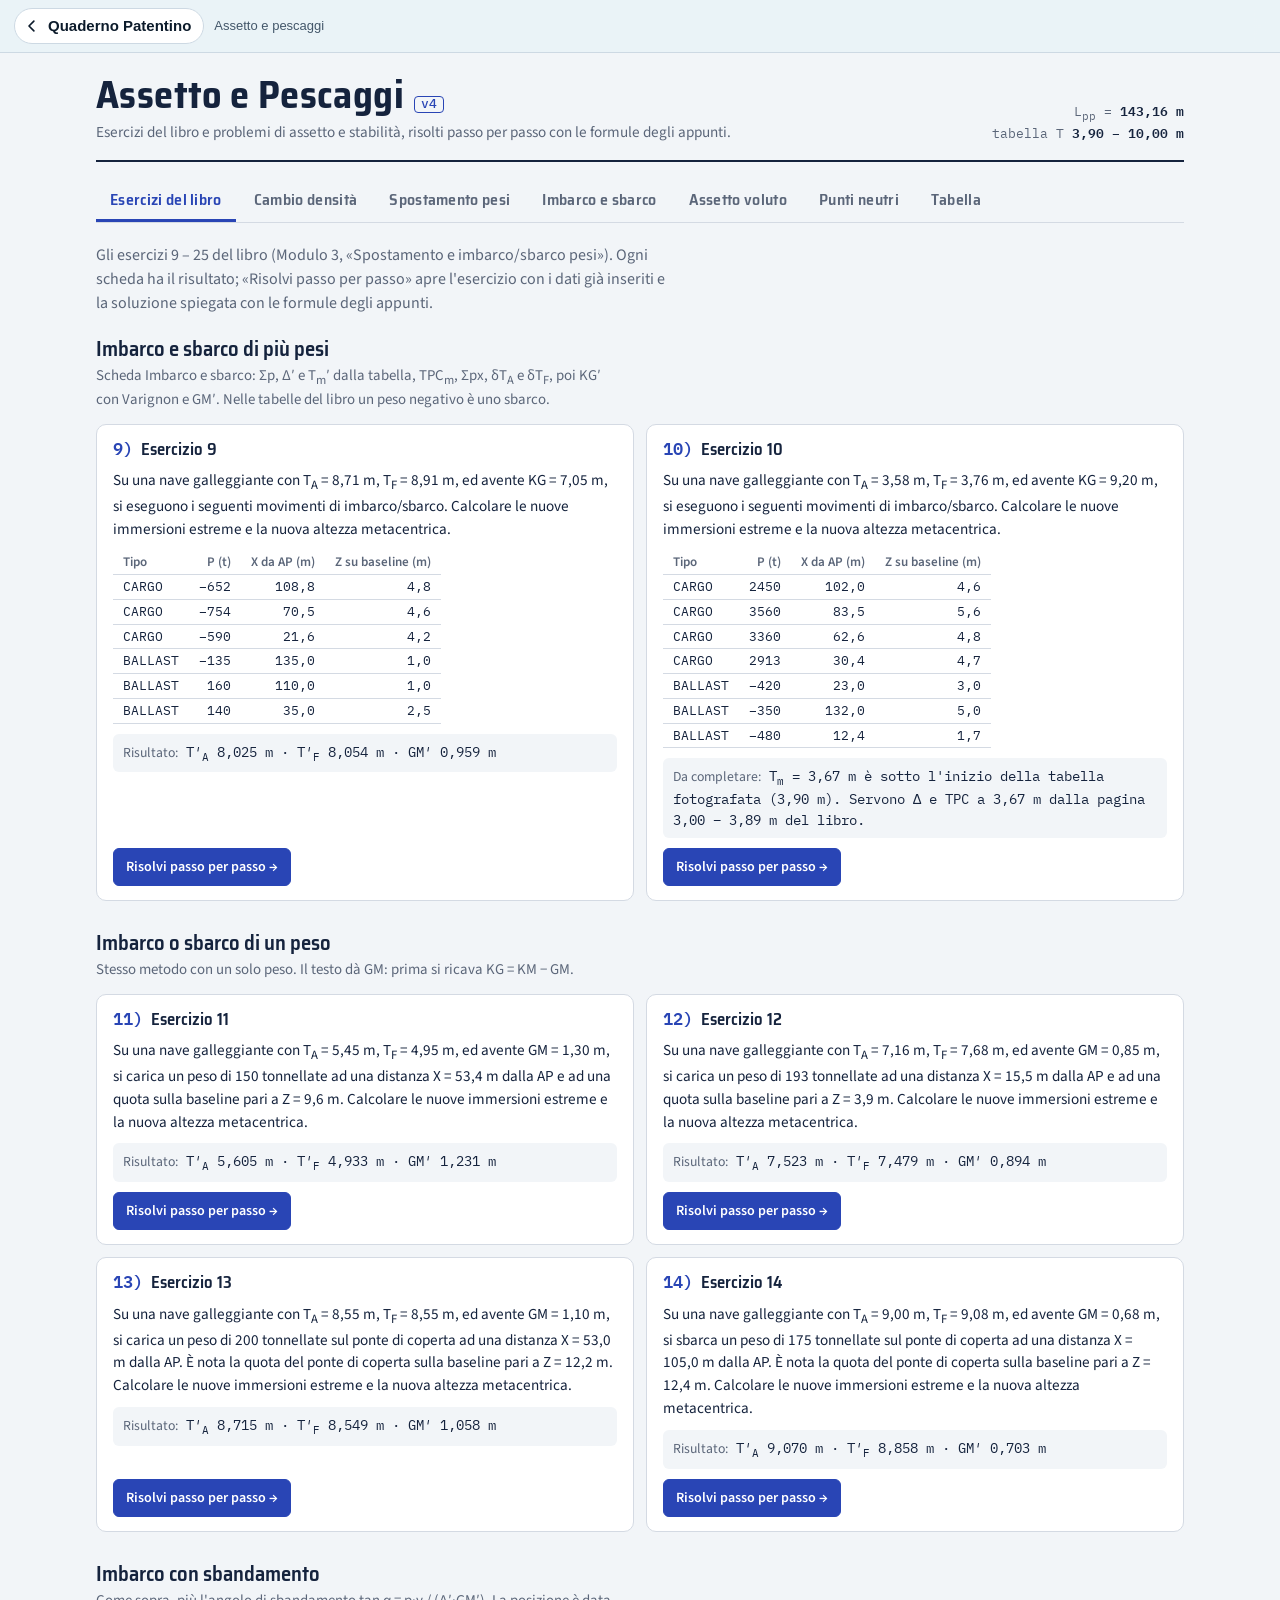
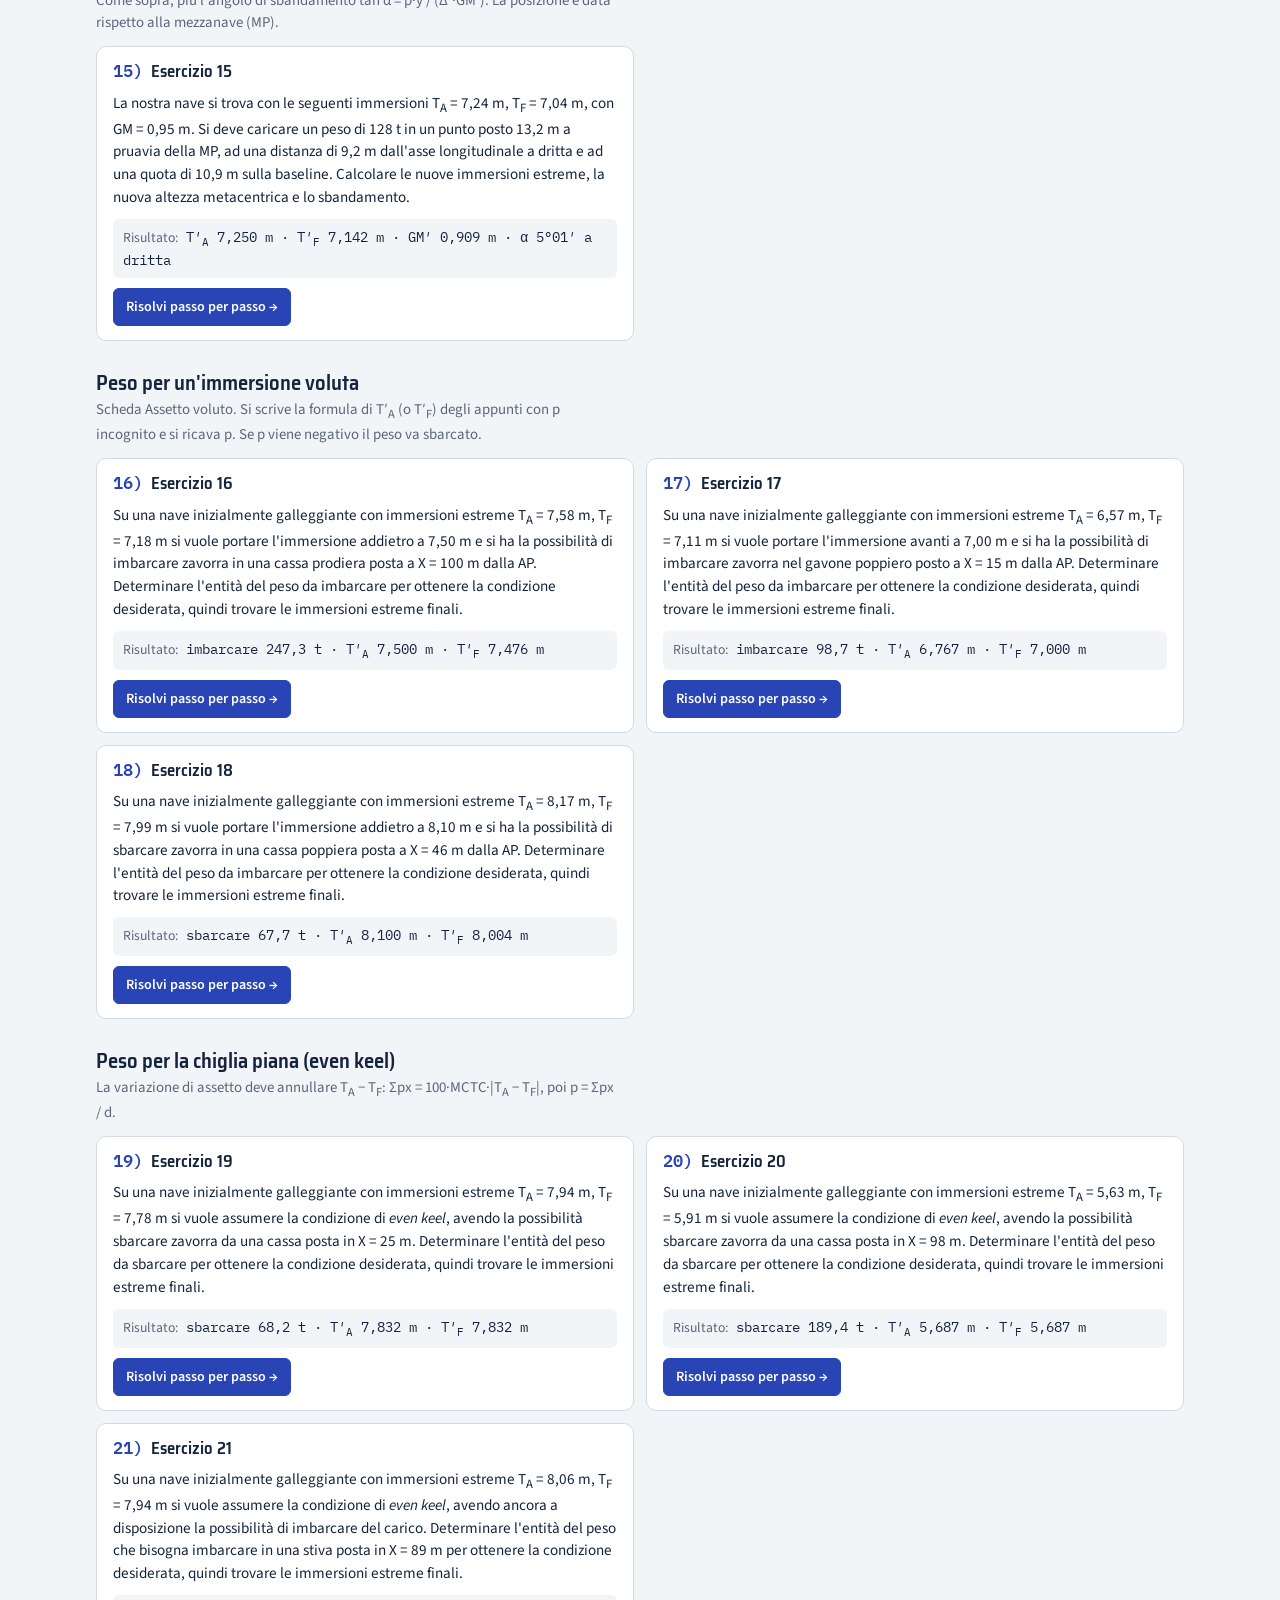
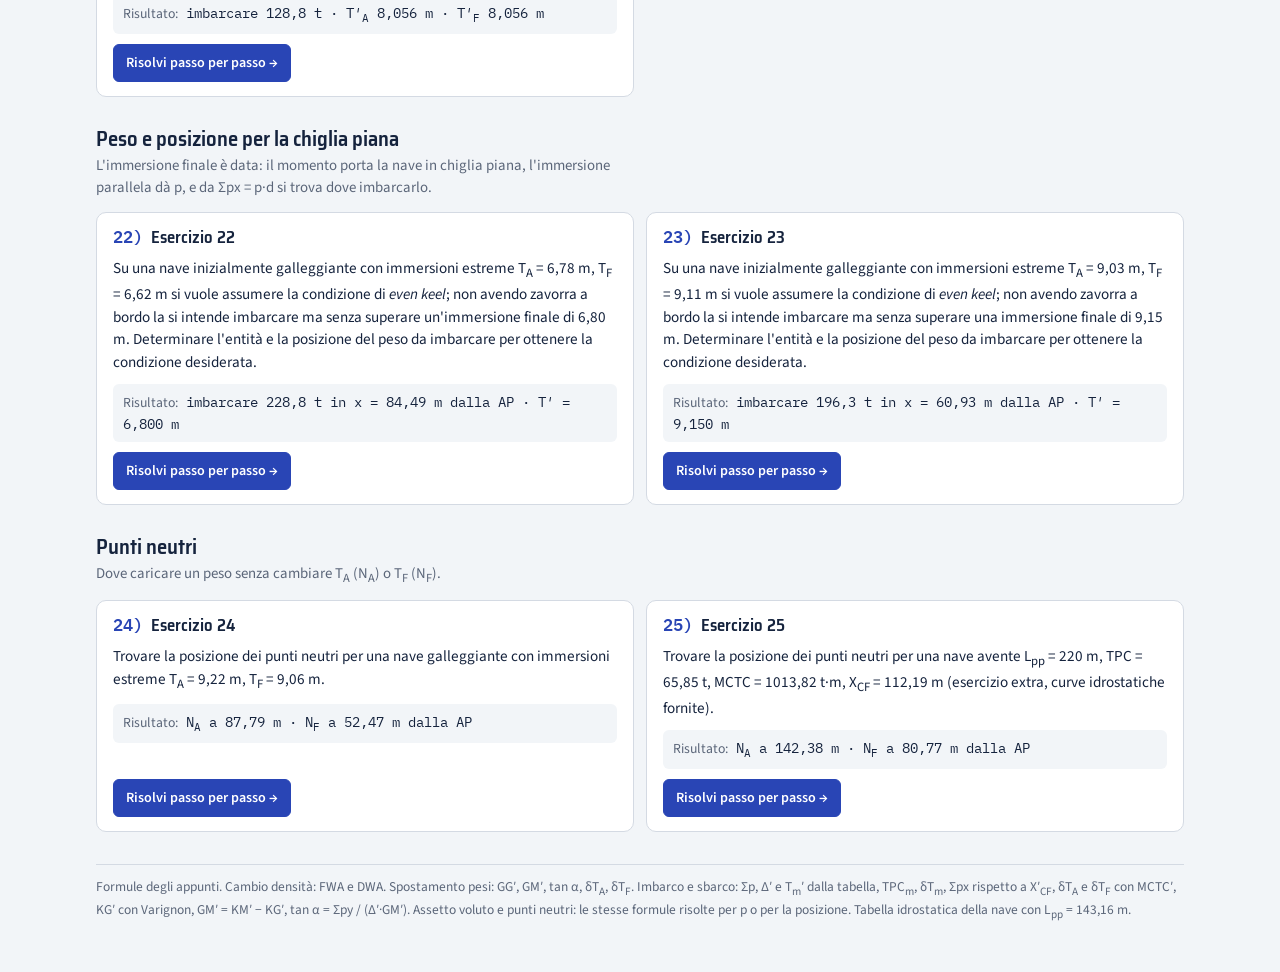
==== assetto/index.html @ 8354ab28 "Prova v42: pagine a parte Assetto e pescaggi e Carteggio 5D, riquadro Esercizi in home; Formulario s" ====
<!doctype html>
<html lang="it">
<head>
<meta charset="utf-8">
<meta name="viewport" content="width=device-width,initial-scale=1,viewport-fit=cover">
<title>Assetto e pescaggi · Quaderno Patentino</title>
<meta name="theme-color" content="#f7f9fa" media="(prefers-color-scheme: light)">
<meta name="theme-color" content="#05080b" media="(prefers-color-scheme: dark)">
<link rel="manifest" href="../manifest.webmanifest">
<link rel="icon" href="../icons/icon-192.png" type="image/png">
<link rel="apple-touch-icon" href="../icons/apple-touch-icon.png">
<script>
/* stesso tema (chiaro/scuro) scelto nel Quaderno */
try { var t = localStorage.getItem('qp-theme'); if (t === 'light' || t === 'dark') document.documentElement.dataset.theme = t; } catch (e) {}
</script>
<style>:root{color-scheme:light;box-sizing:border-box;padding-top:env(safe-area-inset-top,0px);padding-bottom:env(safe-area-inset-bottom,0px)}html{scroll-padding-top:env(safe-area-inset-top,0px)}body{margin:0;padding:0;font:14px -apple-system,BlinkMacSystemFont,sans-serif;background:#fff;color:#000}img{max-width:100%}[hidden]:not([hidden=until-found i]){display:none!important}</style>
</head>
<body>
<style id="qp-torna-css">
.qp-torna{position:relative;z-index:2;display:flex;align-items:center;gap:10px;padding:8px max(14px,env(safe-area-inset-right,0px)) 8px max(14px,env(safe-area-inset-left,0px));
  background:rgba(234,242,247,.92);-webkit-backdrop-filter:blur(12px);backdrop-filter:blur(12px);border-bottom:1px solid #cdd9e3;font:600 15px/1.2 "Fira Sans","Segoe UI",Roboto,Arial,sans-serif}
.qp-torna a{flex:none;white-space:nowrap;box-sizing:border-box;font:inherit;display:inline-flex;align-items:center;gap:7px;min-height:36px;padding:0 12px 0 8px;border-radius:999px;border:1.5px solid #cdd9e3;background:#fff;color:#0c1b2b;text-decoration:none}
.qp-torna a:focus-visible{outline:2px solid #0a4cab;outline-offset:2px}
.qp-torna svg{width:18px;height:18px;fill:none;stroke:currentColor;stroke-width:2.2;stroke-linecap:round;stroke-linejoin:round}
.qp-torna span{color:#43576a;font-weight:500;font-size:13px;white-space:nowrap;overflow:hidden;text-overflow:ellipsis;min-width:0}
@media (prefers-color-scheme: dark){:root:not([data-theme="light"]) .qp-torna{background:rgba(6,17,27,.9);border-bottom-color:#24394c}
  :root:not([data-theme="light"]) .qp-torna a{background:#0c1a27;border-color:#24394c;color:#eef4f9}:root:not([data-theme="light"]) .qp-torna span{color:#a8bccc}}
:root[data-theme="dark"] .qp-torna{background:rgba(6,17,27,.9);border-bottom-color:#24394c}
:root[data-theme="dark"] .qp-torna a{background:#0c1a27;border-color:#24394c;color:#eef4f9}
:root[data-theme="dark"] .qp-torna span{color:#a8bccc}
</style>
<nav class="qp-torna" aria-label="Quaderno Patentino"><a href="../"><svg viewBox="0 0 24 24" aria-hidden="true"><path d="M14.5 5.5 8 12l6.5 6.5"/></svg>Quaderno Patentino</a><span>Assetto e pescaggi</span></nav>
<link rel="preconnect" href="https://fonts.googleapis.com">
<link rel="preconnect" href="https://fonts.gstatic.com" crossorigin>
<link rel="stylesheet" href="https://fonts.googleapis.com/css2?family=Saira+Semi+Condensed:wght@500;600;700&family=Source+Sans+3:ital,wght@0,400;0,600;0,700;1,400&family=IBM+Plex+Mono:wght@400;500;600&display=swap">
<style>
/* Layout: colonna dati a sinistra (si impila su telefono), soluzione passo-passo a destra. Inchiostro blu "penna a sfera" come gli appunti. */
:root {
  --paper: #F2F5F8;
  --surface: #FFFFFF;
  --ink: #15233D;
  --muted: #5B6679;
  --line: #D4DAE3;
  --accent: #2945B5;
  --accent-soft: #E4E9F8;
  --water: #CFE0EE;
  --water-line: #3F78A8;
  --hull: #2B3B57;
  --sink: #B24A1F;
  --rise: #1D7650;
  --warn-bg: #FBEBE3;
  --font-display: "Saira Semi Condensed", "Arial Narrow", "Roboto Condensed", sans-serif;
  --font-body: "Source Sans 3", "Segoe UI", system-ui, sans-serif;
  --font-num: "IBM Plex Mono", ui-monospace, "SF Mono", Menlo, Consolas, monospace;
}
@media (prefers-color-scheme: dark) {
  :root:not([data-theme="light"]) {
    --paper: #0E1420; --surface: #161F2F; --ink: #E5EAF2; --muted: #9AA6B9; --line: #2A3549;
    --accent: #93A9FF; --accent-soft: #1F2A49; --water: #17304A; --water-line: #6FA6D6; --hull: #AFC0DC;
    --sink: #F08A5D; --rise: #5DCB98; --warn-bg: #3A2218; color-scheme: dark;
  }
}
:root[data-theme="dark"] {
  --paper: #0E1420; --surface: #161F2F; --ink: #E5EAF2; --muted: #9AA6B9; --line: #2A3549;
  --accent: #93A9FF; --accent-soft: #1F2A49; --water: #17304A; --water-line: #6FA6D6; --hull: #AFC0DC;
  --sink: #F08A5D; --rise: #5DCB98; --warn-bg: #3A2218; color-scheme: dark;
}
* { box-sizing: border-box; }
[hidden] { display: none !important; }
body { background: var(--paper); color: var(--ink); font-family: var(--font-body); font-size: 16px; line-height: 1.5; }
.wrap { max-width: 1120px; margin: 0 auto; padding-inline: 16px; padding-block: 20px 48px; }
h1, h2, h3 { font-family: var(--font-display); line-height: 1.15; text-wrap: balance; margin: 0; }
.num, .eq .n { font-family: var(--font-num); font-variant-numeric: tabular-nums; }

/* Testata */
.top { display: flex; flex-wrap: wrap; align-items: flex-end; justify-content: space-between; gap: 12px 24px; padding-bottom: 16px; border-bottom: 2px solid var(--ink); }
.brand h1 { font-size: clamp(1.7rem, 4.5vw, 2.4rem); font-weight: 700; letter-spacing: .01em; display: flex; align-items: baseline; gap: 10px; flex-wrap: wrap; }
.ver { font-family: var(--font-num); font-size: .8rem; font-weight: 500; color: var(--accent); border: 1px solid var(--accent); border-radius: 4px; padding: 0 6px; letter-spacing: 0; }
.brand p { margin: 4px 0 0; color: var(--muted); font-size: .95rem; }
.ship { font-family: var(--font-num); font-size: .82rem; color: var(--muted); text-align: right; }
.ship b { color: var(--ink); font-weight: 600; }

/* Schede */
.tabs { display: flex; gap: 4px; margin: 18px 0 20px; border-bottom: 1px solid var(--line); overflow-x: auto; }
.tab { appearance: none; border: 0; background: none; color: var(--muted); font: 600 1rem/1 var(--font-display); letter-spacing: .02em; padding: 12px 14px 11px; border-bottom: 3px solid transparent; cursor: pointer; white-space: nowrap; }
.tab:hover { color: var(--ink); }
.tab[aria-selected="true"] { color: var(--accent); border-bottom-color: var(--accent); }
.tab:focus-visible, button:focus-visible, input:focus-visible, .seg label:focus-within { outline: 2px solid var(--accent); outline-offset: 2px; }

/* Griglia principale */
.grid { display: grid; grid-template-columns: minmax(0, 330px) minmax(0, 1fr); gap: 28px; align-items: start; }
@media (max-width: 820px) { .grid { grid-template-columns: minmax(0, 1fr); } }
.panel { background: var(--surface); border: 1px solid var(--line); border-radius: 10px; padding: 18px; }
@media (min-width: 821px) { .inputs { position: sticky; top: calc(env(safe-area-inset-top, 0px) + 12px); } }

/* Form */
.inputs h2 { font-size: 1.15rem; font-weight: 600; margin-bottom: 4px; }
.hint { color: var(--muted); font-size: .88rem; margin: 0 0 12px; }
fieldset { border: 0; padding: 0; margin: 0 0 14px; display: grid; gap: 10px; }
legend { font: 600 .74rem/1 var(--font-body); text-transform: uppercase; letter-spacing: .08em; color: var(--muted); padding: 0; margin-bottom: 8px; }
.row2 { display: grid; grid-template-columns: 1fr 1fr; gap: 10px; }
.field { display: grid; gap: 4px; min-width: 0; }
.field label { font-size: .9rem; font-weight: 600; }
.field label small { font-weight: 400; color: var(--muted); }
.inbox { display: flex; align-items: stretch; border: 1px solid var(--line); border-radius: 6px; background: var(--paper); overflow: hidden; }
.inbox:focus-within { border-color: var(--accent); }
.inbox input { flex: 1; min-width: 0; border: 0; background: transparent; color: var(--ink); font: 500 1rem var(--font-num); padding: 9px 10px; }
.inbox input:focus-visible { outline: none; }
.inbox span { display: flex; align-items: center; padding: 0 10px; font-size: .82rem; color: var(--muted); border-left: 1px solid var(--line); font-family: var(--font-num); }
.field.bad .inbox { border-color: var(--sink); }
.seg { display: flex; border: 1px solid var(--line); border-radius: 6px; overflow: hidden; }
.seg label { flex: 1; position: relative; text-align: center; font-size: .86rem; padding: 7px 4px; cursor: pointer; color: var(--muted); border-left: 1px solid var(--line); user-select: none; }
.seg label:first-child { border-left: 0; }
.seg input { position: absolute; opacity: 0; pointer-events: none; }
.seg label.on { background: var(--accent-soft); color: var(--accent); font-weight: 600; }
.opt { display: flex; align-items: center; gap: 8px; font-size: .88rem; color: var(--muted); margin-top: 2px; }
.opt input { accent-color: var(--accent); width: 16px; height: 16px; flex: none; }
.btns { display: flex; gap: 8px; flex-wrap: wrap; margin-top: 4px; }
.btn { appearance: none; border: 1px solid var(--line); background: var(--surface); color: var(--ink); font: 600 .88rem var(--font-body); border-radius: 6px; padding: 8px 12px; cursor: pointer; }
.btn:hover { border-color: var(--accent); color: var(--accent); }

/* Risultati */
.results { display: grid; gap: 22px; min-width: 0; }
.err { background: var(--warn-bg); color: var(--ink); border-left: 4px solid var(--sink); border-radius: 6px; padding: 12px 14px; }
.summary { display: grid; gap: 14px; }
.summary h2 { font-size: 1rem; font-weight: 600; text-transform: uppercase; letter-spacing: .08em; color: var(--muted); }
.kpis { display: grid; grid-template-columns: repeat(auto-fit, minmax(130px, 1fr)); gap: 10px; }
.kpi { background: var(--surface); border: 1px solid var(--line); border-radius: 8px; padding: 12px 14px; min-width: 0; }
.kpi .k { font-size: .82rem; color: var(--muted); }
.kpi .v { font-family: var(--font-num); font-size: 1.45rem; font-weight: 600; line-height: 1.2; margin-top: 2px; overflow-wrap: anywhere; }
.kpi .s { font-size: .82rem; color: var(--muted); }
.kpi.main { background: var(--accent-soft); border-color: transparent; }
.kpi.main .v { color: var(--accent); }
.tag { display: inline-block; font-size: .78rem; font-weight: 700; letter-spacing: .04em; text-transform: uppercase; padding: 2px 8px; border-radius: 99px; }
.tag.sink { color: var(--sink); background: var(--warn-bg); background: color-mix(in srgb, var(--sink) 14%, transparent); }
.tag.rise { color: var(--rise); background: var(--accent-soft); background: color-mix(in srgb, var(--rise) 14%, transparent); }
.figs { display: grid; grid-template-columns: minmax(0, 1fr); gap: 12px; }
@media (min-width: 1000px) { .figs.two { grid-template-columns: minmax(0, 1.7fr) minmax(0, 1fr); } }
.fig.narrow { max-width: 380px; }
.figs > .fig:only-child:not(.narrow) { max-width: 640px; }
.fig { background: var(--surface); border: 1px solid var(--line); border-radius: 8px; padding: 10px 12px 8px; min-width: 0; }
.fig svg { width: 100%; height: auto; display: block; }
.fig figcaption { font-size: .8rem; color: var(--muted); margin-top: 4px; }
figure { margin: 0; }

/* Passaggi */
.steps h2 { font-size: 1.3rem; font-weight: 600; margin-bottom: 10px; }
.steps ol { list-style: none; margin: 0; padding: 0; display: grid; gap: 0; counter-reset: s; }
.step { counter-increment: s; display: grid; grid-template-columns: 34px minmax(0, 1fr); gap: 0 14px; padding: 16px 0; border-top: 1px solid var(--line); }
.step::before { content: counter(s); font: 700 1rem/32px var(--font-display); width: 32px; height: 32px; text-align: center; border-radius: 50%; border: 2px solid var(--accent); color: var(--accent); }
.step h3 { font-size: 1.1rem; font-weight: 600; margin: 4px 0 8px; }
.step .why { margin: 8px 0 0; max-width: 64ch; color: var(--ink); }
.step .why b { font-weight: 600; }
.eqs { display: grid; gap: 6px; background: var(--paper); border-radius: 6px; padding: 10px 12px; overflow-x: auto; }
.eq { font-size: 1.05rem; line-height: 1.5; }
.eq .ch { display: inline-block; white-space: nowrap; vertical-align: middle; margin-block: 3px; }
.eq .op { display: inline-block; vertical-align: middle; padding-inline: 6px; }
.eq .lab { font-size: .72rem; text-transform: uppercase; letter-spacing: .08em; color: var(--muted); width: 100%; margin-bottom: -2px; }
.eq i { font-family: Georgia, "Times New Roman", serif; font-style: italic; }
.eq .res { font-weight: 600; color: var(--accent); }
.frac { display: inline-flex; flex-direction: column; align-items: center; vertical-align: middle; line-height: 1.25; }
.frac > span { padding: 0 4px; white-space: nowrap; }
.frac > span:first-child { border-bottom: 1.5px solid currentColor; }
.note { font-size: .88rem; color: var(--muted); margin: 6px 0 0; }
.mini { border-collapse: collapse; font-family: var(--font-num); font-size: .86rem; margin-top: 4px; }
.mini th, .mini td { padding: 3px 10px; text-align: right; border-bottom: 1px solid var(--line); white-space: nowrap; }
.mini th { font-family: var(--font-body); font-weight: 600; color: var(--muted); font-size: .78rem; }
.mini tr.used td { color: var(--accent); font-weight: 600; }
.scroll { overflow-x: auto; max-width: 100%; }
.alert { background: var(--warn-bg); border-radius: 6px; padding: 8px 12px; margin-top: 8px; font-size: .92rem; }

/* Tabella completa */
.tbar { display: flex; flex-wrap: wrap; gap: 10px 16px; align-items: end; margin-bottom: 12px; }
.tbar .field { width: 170px; }
.tbar p { margin: 0; color: var(--muted); font-size: .9rem; max-width: 60ch; }
.tablebox { max-height: 70vh; overflow: auto; border: 1px solid var(--line); border-radius: 8px; background: var(--surface); }
table.full { border-collapse: collapse; width: 100%; font-family: var(--font-num); font-size: .88rem; font-variant-numeric: tabular-nums; }
table.full th { position: sticky; top: 0; background: var(--surface); font: 600 .8rem var(--font-body); color: var(--muted); text-align: right; padding: 8px 10px; border-bottom: 2px solid var(--ink); white-space: nowrap; }
table.full td { text-align: right; padding: 4px 10px; border-bottom: 1px solid var(--line); white-space: nowrap; }
table.full td:first-child, table.full th:first-child { text-align: left; font-weight: 600; }
table.full tr.dec td { border-bottom-color: var(--muted); }
table.full tr.hit td { background: var(--accent-soft); color: var(--accent); }
footer { margin-top: 32px; padding-top: 12px; border-top: 1px solid var(--line); color: var(--muted); font-size: .84rem; }
.tab .sm { display: none; }
@media (max-width: 1080px) { .tab { padding-inline: 10px; } .tab .lg { display: none; } .tab .sm { display: inline; } }
@media (max-width: 520px) { .tabs { display: grid; grid-template-columns: repeat(3, minmax(0, 1fr)); overflow: visible; } .tabs .tab:first-child { grid-column: 1 / -1; } .tab { padding: 11px 4px 10px; font-size: .95rem; text-align: center; } }
.fsep { display: inline-block; width: 1.6em; }
.fi { display: inline-block; margin-right: 1.8em; vertical-align: middle; }
.fi:last-child { margin-right: 0; }
@media (max-width: 820px) { .ship { text-align: left; } }
.formule { background: var(--surface); border: 1px solid var(--line); border-radius: 8px; padding: 12px 14px; margin-bottom: 4px; }
.formule h3 { font: 600 .74rem/1 var(--font-body); text-transform: uppercase; letter-spacing: .08em; color: var(--muted); margin: 0 0 8px; }
.formule .eqs { background: transparent; padding: 0; gap: 4px; }
.formule .eq { font-size: .96rem; }
.exbanner { border: 1px solid var(--accent); background: var(--accent-soft); border-radius: 8px; padding: 12px 14px; display: grid; gap: 6px; }
.exb-top { display: flex; flex-wrap: wrap; align-items: center; gap: 4px 12px; }
.exb-top b { font-family: var(--font-display); font-size: 1.08rem; color: var(--accent); }
.exb-mod { font-size: .8rem; color: var(--muted); }
.exb-back { margin-left: auto; appearance: none; border: 0; background: none; color: var(--accent); font: 600 .88rem var(--font-body); cursor: pointer; padding: 2px 0; text-decoration: underline; text-underline-offset: 3px; }
.exbanner p { margin: 0; max-width: 74ch; }
.esintro { max-width: 72ch; color: var(--muted); margin: 0 0 22px; }
.esgroup { margin-bottom: 30px; }
.esgroup > h2 { font-size: 1.3rem; font-weight: 600; margin-bottom: 4px; }
.esgroup > p { margin: 0 0 12px; color: var(--muted); font-size: .93rem; max-width: 74ch; }
.escards { display: grid; grid-template-columns: repeat(auto-fill, minmax(min(100%, 430px), 1fr)); gap: 12px; }
.excard { background: var(--surface); border: 1px solid var(--line); border-radius: 10px; padding: 14px 16px; display: flex; flex-direction: column; gap: 10px; min-width: 0; }
.excard h3 { font-size: 1.05rem; font-weight: 600; display: flex; align-items: baseline; gap: 8px; }
.excard h3 .num { font-family: var(--font-num); font-weight: 600; color: var(--accent); }
.excard p { margin: 0; font-size: .95rem; }
.exres { font-family: var(--font-num); font-size: .86rem; background: var(--paper); border-radius: 6px; padding: 8px 10px; overflow-wrap: anywhere; }
.exres span { color: var(--muted); font-family: var(--font-body); }
.exres:empty { display: none; }
.btn.go { align-self: flex-start; margin-top: auto; background: var(--accent); color: var(--surface); border-color: var(--accent); }
.btn.go:hover { color: var(--surface); border-color: var(--accent); filter: brightness(1.08); }
.extab { border-collapse: collapse; font-family: var(--font-num); font-size: .82rem; }
.extab th, .extab td { padding: 2px 10px; border-bottom: 1px solid var(--line); text-align: right; white-space: nowrap; }
.extab th:first-child, .extab td:first-child { text-align: left; }
.extab th { font-family: var(--font-body); color: var(--muted); font-weight: 600; }
.seg.grid2 { display: grid; grid-template-columns: 1fr 1fr; }
.seg.grid2 label { border-left: 1px solid var(--line); border-top: 1px solid var(--line); }
.seg.grid2 label:nth-child(odd) { border-left: 0; }
.seg.grid2 label:nth-child(-n+2) { border-top: 0; }
.wy { display: grid; grid-template-columns: minmax(0, 1fr) minmax(0, 2fr); gap: 8px; align-items: end; }
.wy .seg { background: var(--surface); }
.seg.big, .seg.mb { margin-bottom: 14px; }
.wlist { display: grid; gap: 10px; }
.wrow { border: 1px solid var(--line); border-radius: 8px; padding: 10px; display: grid; gap: 8px; background: var(--paper); }
.whead { display: flex; align-items: center; gap: 8px; }
.wname { font: 600 .95rem var(--font-display); white-space: nowrap; min-width: 52px; }
.whead .seg { flex: 1; background: var(--surface); }
.seg.sm label { font-size: .8rem; padding: 5px 4px; }
.wdel { appearance: none; flex: none; border: 1px solid var(--line); background: var(--surface); color: var(--muted); border-radius: 6px; width: 30px; height: 30px; cursor: pointer; font-size: 1.1rem; line-height: 1; }
.wdel:hover:not(:disabled) { color: var(--sink); border-color: var(--sink); }
.wdel:disabled { opacity: .35; cursor: default; }
.row3 { display: grid; grid-template-columns: repeat(3, minmax(0, 1fr)); gap: 8px; }
.row3 .field label { font-size: .85rem; }
.wrow .inbox { background: var(--surface); }
.wrow .inbox input { padding: 7px 8px; font-size: .95rem; }
.btn.addw { width: 100%; border-style: dashed; }
.tag.mom { color: var(--accent); background: var(--accent-soft); font-size: .72rem; margin-left: 6px; vertical-align: middle; }
.seg.big label { font-size: 1rem; padding: 9px 4px; }
@media (max-width: 420px) { .row2 { grid-template-columns: 1fr; } .eq { font-size: .98rem; } }
@media (prefers-reduced-motion: no-preference) { .tab, .btn, .seg label { transition: color .15s, background-color .15s, border-color .15s; } }
</style>

<div class="wrap">
  <header class="top">
    <div class="brand">
      <h1>Assetto e Pescaggi <span class="ver" title="Versione">v4</span></h1>
      <p>Esercizi del libro e problemi di assetto e stabilità, risolti passo per passo con le formule degli appunti.</p>
    </div>
    <div class="ship num">L<sub>pp</sub> = <b>143,16 m</b><br>tabella T <b>3,90 – 10,00 m</b></div>
  </header>

  <nav class="tabs" role="tablist" aria-label="Tipo di problema">
    <button class="tab" role="tab" id="tab-es" aria-controls="sec-es" aria-selected="true" data-sec="es"><span class="lg">Esercizi del libro</span><span class="sm">Esercizi del libro</span></button>
    <button class="tab" role="tab" id="tab-dwa" aria-controls="sec-dwa" aria-selected="false" data-sec="dwa"><span class="lg">Cambio densità</span><span class="sm">Densità</span></button>
    <button class="tab" role="tab" id="tab-pesi" aria-controls="sec-pesi" aria-selected="false" data-sec="pesi"><span class="lg">Spostamento pesi</span><span class="sm">Spostamento</span></button>
    <button class="tab" role="tab" id="tab-imb" aria-controls="sec-imb" aria-selected="false" data-sec="imb"><span class="lg">Imbarco e sbarco</span><span class="sm">Imbarco</span></button>
    <button class="tab" role="tab" id="tab-ass" aria-controls="sec-ass" aria-selected="false" data-sec="ass"><span class="lg">Assetto voluto</span><span class="sm">Assetto</span></button>
    <button class="tab" role="tab" id="tab-neu" aria-controls="sec-neu" aria-selected="false" data-sec="neu"><span class="lg">Punti neutri</span><span class="sm">Neutri</span></button>
    <button class="tab" role="tab" id="tab-tab" aria-controls="sec-tab" aria-selected="false" data-sec="tab"><span class="lg">Tabella</span><span class="sm">Tabella</span></button>
  </nav>

  <!-- ============ ESERCIZI ============ -->
  <section id="sec-es" role="tabpanel" aria-labelledby="tab-es">
    <p class="esintro">Gli esercizi 9 – 25 del libro (Modulo 3, «Spostamento e imbarco/sbarco pesi»). Ogni scheda ha il risultato; «Risolvi passo per passo» apre l'esercizio con i dati già inseriti e la soluzione spiegata con le formule degli appunti.</p>
    <div id="es-list"></div>
  </section>

  <!-- ============ DWA ============ -->
  <section id="sec-dwa" role="tabpanel" aria-labelledby="tab-dwa" hidden>
    <div class="grid">
      <form class="panel inputs" id="f-dwa" autocomplete="off" novalidate>
        <h2>Dati del problema</h2>
        <p class="hint">Valori di esempio già inseriti: sostituiscili con quelli del tuo esercizio. Puoi usare la virgola.</p>
        <fieldset>
          <legend>Pescaggi</legend>
          <div class="row2">
            <div class="field"><label for="d-TA">T<sub>A</sub> <small>poppa</small></label><div class="inbox"><input id="d-TA" name="TA" inputmode="decimal" value="6,20"><span>m</span></div></div>
            <div class="field"><label for="d-TF">T<sub>F</sub> <small>prora</small></label><div class="inbox"><input id="d-TF" name="TF" inputmode="decimal" value="5,80"><span>m</span></div></div>
          </div>
        </fieldset>
        <fieldset>
          <legend>Densità dell'acqua</legend>
          <div class="field"><label for="d-d1">δ<sub>1</sub> <small>acqua di partenza</small></label><div class="inbox"><input id="d-d1" name="d1" inputmode="decimal" value="1,023"><span>t/m³</span></div></div>
          <div class="field"><label for="d-d2">δ<sub>2</sub> <small>acqua di arrivo</small></label><div class="inbox"><input id="d-d2" name="d2" inputmode="decimal" value="1,016"><span>t/m³</span></div></div>
        </fieldset>
        <label class="opt"><input type="checkbox" id="d-interp" checked><span>Interpola la tabella se T<sub>m</sub> cade tra due righe</span></label>
        <div class="btns"><button type="button" class="btn" id="d-reset">Ripristina esempio</button></div>
      </form>
      <div class="results" id="r-dwa" aria-live="polite"></div>
    </div>
  </section>

  <!-- ============ SPOSTAMENTO PESI ============ -->
  <section id="sec-pesi" role="tabpanel" aria-labelledby="tab-pesi" hidden>
    <div class="grid">
      <form class="panel inputs" id="f-pesi" autocomplete="off" novalidate>
        <h2>Dati del problema</h2>
        <p class="hint">Valori di esempio già inseriti. Se uno spostamento manca nel testo, lascia 0.</p>
        <fieldset>
          <legend>Pescaggi e stabilità iniziale</legend>
          <div class="row2">
            <div class="field"><label for="p-TA">T<sub>A</sub> <small>poppa</small></label><div class="inbox"><input id="p-TA" name="TA" inputmode="decimal" value="7,40"><span>m</span></div></div>
            <div class="field"><label for="p-TF">T<sub>F</sub> <small>prora</small></label><div class="inbox"><input id="p-TF" name="TF" inputmode="decimal" value="6,80"><span>m</span></div></div>
          </div>
          <div class="row2">
            <div class="field"><label for="p-GM">GM <small>iniziale</small></label><div class="inbox"><input id="p-GM" name="GM" inputmode="decimal" value="0,85"><span>m</span></div></div>
            <div class="field"><label for="p-p">p <small>peso spostato</small></label><div class="inbox"><input id="p-p" name="p" inputmode="decimal" value="150"><span>t</span></div></div>
          </div>
        </fieldset>
        <fieldset>
          <legend>Spostamento verticale z</legend>
          <div class="field"><div class="inbox"><input id="p-z" name="z" inputmode="decimal" value="4" aria-label="z"><span>m</span></div></div>
          <div class="seg" role="radiogroup" aria-label="Verso dello spostamento verticale">
            <label><input type="radio" name="zdir" id="p-zup" value="alto" checked>↑ verso l'alto</label>
            <label><input type="radio" name="zdir" id="p-zdn" value="basso">↓ verso il basso</label>
          </div>
        </fieldset>
        <fieldset>
          <legend>Spostamento longitudinale x</legend>
          <div class="field"><div class="inbox"><input id="p-x" name="x" inputmode="decimal" value="40" aria-label="x"><span>m</span></div></div>
          <div class="seg" role="radiogroup" aria-label="Verso dello spostamento longitudinale">
            <label><input type="radio" name="xdir" id="p-xpp" value="poppa" checked>verso poppa</label>
            <label><input type="radio" name="xdir" id="p-xpr" value="prora">verso prora</label>
          </div>
        </fieldset>
        <fieldset>
          <legend>Spostamento trasversale y</legend>
          <div class="field"><div class="inbox"><input id="p-y" name="y" inputmode="decimal" value="6" aria-label="y"><span>m</span></div></div>
          <div class="seg" role="radiogroup" aria-label="Verso dello spostamento trasversale">
            <label><input type="radio" name="ydir" id="p-ydr" value="dritta" checked>verso dritta</label>
            <label><input type="radio" name="ydir" id="p-ysx" value="sinistra">verso sinistra</label>
          </div>
        </fieldset>
        <label class="opt"><input type="checkbox" id="p-interp" checked><span>Interpola la tabella se T<sub>m</sub> cade tra due righe</span></label>
        <div class="btns"><button type="button" class="btn" id="p-reset">Ripristina esempio</button></div>
      </form>
      <div class="results" id="r-pesi" aria-live="polite"></div>
    </div>
  </section>

  <!-- ============ IMBARCO / SBARCO ============ -->
  <section id="sec-imb" role="tabpanel" aria-labelledby="tab-imb" hidden>
    <div class="grid">
      <form class="panel inputs" id="f-imb" autocomplete="off" novalidate>
        <h2>Dati del problema</h2>
        <p class="hint">z è la quota del peso sopra la chiglia. Un peso negativo, come nelle tabelle del libro, è uno sbarco. «Ripristina esempio» rimette l'esempio dei tuoi appunti.</p>
        <fieldset>
          <legend>Pescaggi iniziali</legend>
          <div class="row2">
            <div class="field"><label for="i-TA">T<sub>A</sub> <small>poppa</small></label><div class="inbox"><input id="i-TA" name="TA" inputmode="decimal" value="5,57"><span>m</span></div></div>
            <div class="field"><label for="i-TF">T<sub>F</sub> <small>prora</small></label><div class="inbox"><input id="i-TF" name="TF" inputmode="decimal" value="5,33"><span>m</span></div></div>
          </div>
        </fieldset>
        <fieldset id="i-man" hidden>
          <legend>Valori di tabella a mano</legend>
          <p class="hint" id="i-man-hint">T<sub>m</sub> è fuori dalla tabella fotografata. Leggi i valori sul libro e scrivili qui.</p>
          <div class="row3">
            <div class="field"><label for="i-mD">Δ <small>t</small></label><div class="inbox"><input id="i-mD" inputmode="decimal"></div></div>
            <div class="field"><label for="i-mTPC">TPC <small>t/cm</small></label><div class="inbox"><input id="i-mTPC" inputmode="decimal"></div></div>
            <div class="field"><label for="i-mKM">KM <small>m</small></label><div class="inbox"><input id="i-mKM" inputmode="decimal"></div></div>
          </div>
        </fieldset>
        <fieldset>
          <legend>Stabilità iniziale</legend>
          <div class="seg" role="radiogroup" aria-label="Dato di stabilità fornito dal testo">
            <label><input type="radio" name="stab" id="i-sKG" value="KG" checked>il testo dà KG</label>
            <label><input type="radio" name="stab" id="i-sGM" value="GM">il testo dà GM</label>
          </div>
          <div class="field"><label for="i-sv" id="i-sv-lab">KG <small>iniziale</small></label><div class="inbox"><input id="i-sv" name="sv" inputmode="decimal" value="7,26"><span>m</span></div></div>
        </fieldset>
        <fieldset>
          <legend>Posizione dei pesi</legend>
          <div class="seg" role="radiogroup" aria-label="Da dove si misura x">
            <label><input type="radio" name="xref" id="i-xAP" value="AP" checked>x dalla Pp addietro (AP)</label>
            <label><input type="radio" name="xref" id="i-xMP" value="MP">x da mezzanave (MP)</label>
          </div>
          <p class="hint" id="i-xhint" hidden>Da mezzanave: x positivo a proravia, negativo a poppavia. Il programma lo trasforma in distanza dalla AP.</p>
          <label class="opt"><input type="checkbox" id="i-sband"><span>Calcola anche lo sbandamento (pesi fuori dall'asse)</span></label>
        </fieldset>
        <fieldset>
          <legend>Pesi imbarcati e sbarcati</legend>
          <div class="wlist" id="w-list"></div>
          <button type="button" class="btn addw" id="i-add">+ Aggiungi un peso</button>
        </fieldset>
        <fieldset>
          <legend>KM per la nuova stabilità</legend>
          <div class="seg" role="radiogroup" aria-label="KM da usare per GM′">
            <label><input type="radio" name="km" id="i-kmR" value="rilevanti" checked>pesi rilevanti: KM′</label>
            <label><input type="radio" name="km" id="i-kmL" value="lievi">pesi lievi: KM</label>
          </div>
        </fieldset>
        <label class="opt"><input type="checkbox" id="i-interp" checked><span>Interpola la tabella se il valore cade tra due righe</span></label>
        <div class="btns"><button type="button" class="btn" id="i-reset">Ripristina esempio</button></div>
      </form>
      <div class="results" id="r-imb" aria-live="polite"></div>
    </div>
  </section>

  <!-- ============ ASSETTO VOLUTO ============ -->
  <section id="sec-ass" role="tabpanel" aria-labelledby="tab-ass" hidden>
    <div class="grid">
      <form class="panel inputs" id="f-ass" autocomplete="off" novalidate>
        <h2>Dati del problema</h2>
        <p class="hint">Il programma trova quanto peso imbarcare o sbarcare. Se p viene negativo il peso va sbarcato.</p>
        <fieldset>
          <legend>Cosa si vuole ottenere</legend>
          <div class="seg grid2" role="radiogroup" aria-label="Condizione voluta">
            <label><input type="radio" name="amode" id="a-mTA" value="TA" checked>immersione voluta a poppa</label>
            <label><input type="radio" name="amode" id="a-mTF" value="TF">immersione voluta a prora</label>
            <label><input type="radio" name="amode" id="a-mEV" value="even">chiglia piana, cassa nota</label>
            <label><input type="radio" name="amode" id="a-mET" value="evenT">chiglia piana con T finale</label>
          </div>
        </fieldset>
        <fieldset>
          <legend>Pescaggi iniziali</legend>
          <div class="row2">
            <div class="field"><label for="a-TA">T<sub>A</sub> <small>poppa</small></label><div class="inbox"><input id="a-TA" inputmode="decimal" value="7,58"><span>m</span></div></div>
            <div class="field"><label for="a-TF">T<sub>F</sub> <small>prora</small></label><div class="inbox"><input id="a-TF" inputmode="decimal" value="7,18"><span>m</span></div></div>
          </div>
        </fieldset>
        <fieldset>
          <legend>Condizione e posizione</legend>
          <div class="field" id="a-tt-wrap"><label for="a-Tt" id="a-tt-lab">T′<sub>A</sub> voluta</label><div class="inbox"><input id="a-Tt" inputmode="decimal" value="7,50"><span>m</span></div></div>
          <div class="field" id="a-x-wrap"><label for="a-x">x della cassa o stiva <small>dalla AP</small></label><div class="inbox"><input id="a-x" inputmode="decimal" value="100"><span>m</span></div></div>
        </fieldset>
        <label class="opt"><input type="checkbox" id="a-interp" checked><span>Interpola la tabella se il valore cade tra due righe</span></label>
        <div class="btns"><button type="button" class="btn" id="a-reset">Ripristina esempio</button></div>
      </form>
      <div class="results" id="r-ass" aria-live="polite"></div>
    </div>
  </section>

  <!-- ============ PUNTI NEUTRI ============ -->
  <section id="sec-neu" role="tabpanel" aria-labelledby="tab-neu" hidden>
    <div class="grid">
      <form class="panel inputs" id="f-neu" autocomplete="off" novalidate>
        <h2>Dati del problema</h2>
        <p class="hint">Punto neutro: dove si può caricare un peso senza cambiare l'immersione a poppa (N<sub>A</sub>) o a prora (N<sub>F</sub>).</p>
        <div class="seg mb" role="radiogroup" aria-label="Da dove prendere i dati">
          <label><input type="radio" name="nsrc" id="n-sTab" value="tab" checked>dalla tabella</label>
          <label><input type="radio" name="nsrc" id="n-sMan" value="man">dati del testo</label>
        </div>
        <fieldset id="n-tab-wrap">
          <legend>Pescaggi</legend>
          <div class="row2">
            <div class="field"><label for="n-TA">T<sub>A</sub> <small>poppa</small></label><div class="inbox"><input id="n-TA" inputmode="decimal" value="9,22"><span>m</span></div></div>
            <div class="field"><label for="n-TF">T<sub>F</sub> <small>prora</small></label><div class="inbox"><input id="n-TF" inputmode="decimal" value="9,06"><span>m</span></div></div>
          </div>
        </fieldset>
        <fieldset id="n-man-wrap" hidden>
          <legend>Dati idrostatici del testo</legend>
          <div class="row2">
            <div class="field"><label for="n-Lpp">L<sub>pp</sub></label><div class="inbox"><input id="n-Lpp" inputmode="decimal" value="220"><span>m</span></div></div>
            <div class="field"><label for="n-TPC">TPC</label><div class="inbox"><input id="n-TPC" inputmode="decimal" value="65,85"><span>t/cm</span></div></div>
          </div>
          <div class="row2">
            <div class="field"><label for="n-MCTC">MCTC</label><div class="inbox"><input id="n-MCTC" inputmode="decimal" value="1013,82"><span>t·m</span></div></div>
            <div class="field"><label for="n-XCF">X<sub>CF</sub> <small>da AP</small></label><div class="inbox"><input id="n-XCF" inputmode="decimal" value="112,19"><span>m</span></div></div>
          </div>
        </fieldset>
        <label class="opt" id="n-interp-wrap"><input type="checkbox" id="n-interp" checked><span>Interpola la tabella se T<sub>m</sub> cade tra due righe</span></label>
        <div class="btns"><button type="button" class="btn" id="n-reset">Ripristina esempio</button></div>
      </form>
      <div class="results" id="r-neu" aria-live="polite"></div>
    </div>
  </section>

  <!-- ============ TABELLA ============ -->
  <section id="sec-tab" role="tabpanel" aria-labelledby="tab-tab" hidden>
    <div class="tbar">
      <div class="field"><label for="t-find">Vai al pescaggio</label><div class="inbox"><input id="t-find" inputmode="decimal" placeholder="es. 6,45"><span>m</span></div></div>
      <p>La tabella usata dal programma, ricopiata dai fogli. Le righe evidenziate sono quelle lette nell'ultimo calcolo. Δ in t, TPC in t/cm, MCTC in t·m/cm, X<sub>b</sub> e X<sub>CF</sub> in m dalla perpendicolare addietro, KM e KM<sub>L</sub> in m.</p>
    </div>
    <div class="tablebox" id="t-box"><table class="full" id="t-full"><thead><tr><th>T (m)</th><th>Δ</th><th>TPC</th><th>MCTC</th><th>X<sub>b</sub></th><th>X<sub>CF</sub></th><th>KM</th><th>KM<sub>L</sub></th></tr></thead><tbody></tbody></table></div>
  </section>

  <footer>Formule degli appunti. Cambio densità: FWA e DWA. Spostamento pesi: GG′, GM′, tan α, δT<sub>A</sub>, δT<sub>F</sub>. Imbarco e sbarco: Σp, Δ′ e T<sub>m</sub>′ dalla tabella, TPC<sub>m</sub>, δT<sub>m</sub>, Σpx rispetto a X′<sub>CF</sub>, δT<sub>A</sub> e δT<sub>F</sub> con MCTC′, KG′ con Varignon, GM′ = KM′ − KG′, tan α = Σpy / (Δ′·GM′). Assetto voluto e punti neutri: le stesse formule risolte per p o per la posizione. Tabella idrostatica della nave con L<sub>pp</sub> = 143,16 m.</footer>
</div>

<script>
var CSV = `T,D,TPC,MCTC,XB,XCF,KM,KML
3.90,7390,21.56,158.0,73.00,73.13,10.00,310.1
3.91,7411,21.57,158.1,73.01,73.13,9.99,309.5
3.92,7433,21.57,158.2,73.01,73.13,9.98,308.8
3.93,7454,21.58,158.3,73.01,73.13,9.96,308.1
3.94,7476,21.58,158.4,73.01,73.13,9.95,307.4
3.95,7497,21.59,158.4,73.01,73.13,9.93,306.7
3.96,7519,21.60,158.5,73.01,73.13,9.92,306.0
3.97,7540,21.60,158.6,73.01,73.13,9.90,305.4
3.98,7562,21.61,158.7,73.01,73.13,9.89,304.7
3.99,7583,21.61,158.8,73.01,73.13,9.87,304.0
4.00,7605,21.62,158.9,73.01,73.13,9.86,303.3
4.01,7627,21.63,159.0,73.01,73.13,9.85,302.6
4.02,7648,21.63,159.1,73.01,73.13,9.84,302.0
4.03,7670,21.64,159.2,73.01,73.13,9.82,301.3
4.04,7692,21.64,159.3,73.01,73.12,9.81,300.7
4.05,7713,21.64,159.3,73.01,73.12,9.80,300.0
4.06,7735,21.65,159.4,73.01,73.12,9.78,299.3
4.07,7757,21.66,159.5,73.01,73.12,9.77,298.7
4.08,7778,21.66,159.6,73.01,73.12,9.76,298.0
4.09,7800,21.66,159.7,73.01,73.12,9.75,297.4
4.10,7821,21.67,159.8,73.01,73.11,9.73,296.7
4.11,7843,21.68,159.9,73.01,73.11,9.72,296.0
4.12,7865,21.68,160.0,73.01,73.11,9.71,295.4
4.13,7886,21.68,160.1,73.01,73.11,9.70,294.7
4.14,7908,21.69,160.2,73.01,73.11,9.68,294.1
4.15,7930,21.70,160.3,73.01,73.11,9.67,293.4
4.16,7951,21.70,160.3,73.01,73.11,9.66,292.7
4.17,7973,21.70,160.4,73.01,73.10,9.65,292.1
4.18,7995,21.71,160.5,73.01,73.10,9.63,291.4
4.19,8016,21.71,160.6,73.01,73.10,9.62,290.8
4.20,8038,21.72,160.7,73.01,73.10,9.61,290.1
4.21,8060,21.72,160.8,73.01,73.10,9.60,289.5
4.22,8081,21.73,160.9,73.01,73.10,9.59,288.9
4.23,8103,21.73,161.0,73.01,73.09,9.58,288.3
4.24,8125,21.74,161.0,73.01,73.09,9.57,287.8
4.25,8147,21.75,161.1,73.01,73.09,9.55,287.2
4.26,8168,21.75,161.2,73.01,73.09,9.54,286.6
4.27,8190,21.75,161.3,73.01,73.09,9.53,286.0
4.28,8212,21.76,161.4,73.01,73.08,9.52,285.4
4.29,8234,21.77,161.5,73.01,73.08,9.51,284.8
4.30,8255,21.77,161.6,73.02,73.08,9.50,284.3
4.31,8277,21.77,161.6,73.02,73.08,9.49,283.7
4.32,8299,21.78,161.7,73.02,73.08,9.48,283.1
4.33,8321,21.79,161.8,73.02,73.07,9.47,282.5
4.34,8343,21.79,161.9,73.02,73.07,9.46,281.9
4.35,8364,21.79,162.0,73.02,73.07,9.45,281.3
4.36,8386,21.80,162.1,73.02,73.07,9.43,280.7
4.37,8408,21.80,162.1,73.02,73.07,9.42,280.2
4.38,8430,21.81,162.2,73.02,73.06,9.41,279.6
4.39,8451,21.82,162.3,73.02,73.06,9.40,279.0
4.40,8473,21.82,162.4,73.02,73.06,9.39,278.4
4.41,8495,21.82,162.5,73.02,73.06,9.38,277.9
4.42,8517,21.83,162.5,73.02,73.06,9.37,277.3
4.43,8539,21.83,162.6,73.02,73.05,9.36,276.8
4.44,8560,21.84,162.7,73.02,73.05,9.35,276.2
4.45,8582,21.84,162.8,73.02,73.05,9.34,275.7
4.46,8604,21.85,162.8,73.02,73.05,9.33,275.1
4.47,8626,21.85,162.9,73.02,73.05,9.32,274.6
4.48,8648,21.86,163.0,73.02,73.04,9.31,274.0
4.49,8670,21.86,163.0,73.02,73.04,9.30,273.5
4.50,8692,21.87,163.1,73.02,73.04,9.29,272.9
4.51,8713,21.87,163.2,73.02,73.04,9.29,272.4
4.52,8735,21.87,163.2,73.02,73.04,9.28,271.9
4.53,8757,21.88,163.3,73.02,73.03,9.27,271.3
4.54,8779,21.88,163.4,73.02,73.03,9.26,270.8
4.55,8801,21.89,163.5,73.02,73.03,9.25,270.2
4.56,8823,21.89,163.5,73.02,73.03,9.24,269.7
4.57,8844,21.90,163.6,73.02,73.03,9.23,269.1
4.58,8866,21.90,163.7,73.02,73.02,9.22,268.6
4.59,8888,21.91,163.7,73.02,73.02,9.21,268.0
4.60,8910,21.91,163.8,73.02,73.02,9.20,267.5
4.61,8932,21.91,163.9,73.02,73.02,9.19,267.0
4.62,8954,21.92,164.0,73.02,73.02,9.18,266.5
4.63,8976,21.92,164.0,73.02,73.01,9.17,266.0
4.64,8998,21.93,164.1,73.02,73.01,9.17,265.5
4.65,9020,21.93,164.2,73.02,73.01,9.16,264.9
4.66,9041,21.93,164.3,73.02,73.00,9.15,264.4
4.67,9063,21.94,164.4,73.02,73.00,9.14,263.9
4.68,9085,21.94,164.4,73.02,73.00,9.13,263.4
4.69,9107,21.95,164.5,73.02,73.00,9.12,262.9
4.70,9129,21.95,164.6,73.02,73.00,9.11,262.4
4.71,9151,21.95,164.7,73.02,72.99,9.11,261.9
4.72,9173,21.96,164.8,73.02,72.99,9.10,261.4
4.73,9195,21.96,164.8,73.02,72.99,9.09,260.9
4.74,9217,21.97,164.9,73.02,72.98,9.08,260.4
4.75,9239,21.97,165.0,73.02,72.98,9.07,259.9
4.76,9260,21.97,165.1,73.02,72.98,9.06,259.3
4.77,9282,21.98,165.2,73.02,72.98,9.06,258.8
4.78,9304,21.98,165.2,73.02,72.97,9.05,258.3
4.79,9326,21.99,165.3,73.02,72.97,9.04,257.8
4.80,9348,21.99,165.4,73.02,72.97,9.03,257.3
4.81,9370,21.99,165.5,73.02,72.97,9.02,256.8
4.82,9392,22.00,165.5,73.02,72.97,9.02,256.3
4.83,9414,22.00,165.6,73.02,72.96,9.01,255.9
4.84,9436,22.01,165.7,73.02,72.96,9.00,255.4
4.85,9458,22.01,165.8,73.02,72.96,9.00,254.9
4.86,9480,22.02,165.8,73.02,72.95,8.99,254.4
4.87,9502,22.02,165.9,73.02,72.95,8.98,253.9
4.88,9524,22.03,166.0,73.02,72.95,8.97,253.5
4.89,9546,22.03,166.0,73.02,72.95,8.97,253.0
4.90,9568,22.04,166.1,73.02,72.94,8.96,252.5
4.91,9590,22.04,166.2,73.02,72.94,8.95,252.0
4.92,9612,22.04,166.2,73.02,72.94,8.95,251.5
4.93,9634,22.05,166.3,73.02,72.94,8.94,251.1
4.94,9656,22.05,166.4,73.02,72.94,8.93,250.6
4.95,9678,22.06,166.5,73.02,72.93,8.93,250.1
4.96,9700,22.06,166.5,73.02,72.93,8.92,249.6
4.97,9722,22.07,166.6,73.02,72.93,8.91,249.1
4.98,9744,22.07,166.7,73.02,72.93,8.90,248.7
4.99,9766,22.08,166.7,73.02,72.92,8.90,248.2
5.00,9788,22.08,166.8,73.02,72.92,8.89,247.7
5.01,9810,22.08,166.9,73.02,72.92,8.88,247.3
5.02,9832,22.09,166.9,73.02,72.91,8.88,246.8
5.03,9854,22.09,167.0,73.02,72.91,8.87,246.4
5.04,9876,22.10,167.1,73.02,72.91,8.87,245.9
5.05,9899,22.10,167.2,73.02,72.90,8.86,245.5
5.06,9921,22.10,167.2,73.02,72.90,8.85,245.0
5.07,9943,22.11,167.3,73.02,72.90,8.85,244.6
5.08,9965,22.11,167.4,73.02,72.89,8.84,244.1
5.09,9987,22.12,167.4,73.02,72.89,8.84,243.7
5.10,10009,22.12,167.5,73.02,72.88,8.83,243.3
5.11,10031,22.12,167.6,73.01,72.88,8.82,242.8
5.12,10053,22.13,167.6,73.01,72.88,8.82,242.4
5.13,10075,22.13,167.7,73.01,72.87,8.81,241.9
5.14,10097,22.14,167.8,73.01,72.87,8.81,241.5
5.15,10120,22.14,167.8,73.01,72.87,8.80,241.0
5.16,10142,22.14,167.9,73.01,72.86,8.79,240.6
5.17,10164,22.15,168.0,73.01,72.86,8.79,240.1
5.18,10186,22.15,168.1,73.01,72.86,8.78,239.7
5.19,10208,22.16,168.1,73.01,72.85,8.78,239.2
5.20,10230,22.16,168.2,73.01,72.85,8.77,238.8
5.21,10252,22.16,168.3,73.01,72.85,8.76,238.4
5.22,10274,22.17,168.3,73.01,72.84,8.76,238.0
5.23,10297,22.17,168.4,73.01,72.84,8.75,237.6
5.24,10319,22.18,168.5,73.01,72.83,8.75,237.2
5.25,10341,22.18,168.5,73.01,72.83,8.74,236.8
5.26,10363,22.18,168.6,73.01,72.82,8.74,236.4
5.27,10385,22.19,168.7,73.01,72.82,8.73,236.0
5.28,10408,22.19,168.8,73.01,72.81,8.73,235.6
5.29,10430,22.20,168.8,73.01,72.81,8.72,235.2
5.30,10452,22.20,168.9,73.00,72.81,8.71,234.8
5.31,10474,22.20,169.0,73.00,72.80,8.71,234.5
5.32,10496,22.21,169.0,73.00,72.80,8.70,234.1
5.33,10519,22.21,169.1,73.00,72.79,8.70,233.7
5.34,10541,22.22,169.2,73.00,72.79,8.69,233.3
5.35,10563,22.22,169.3,73.00,72.78,8.69,232.9
5.36,10585,22.22,169.3,73.00,72.78,8.68,232.5
5.37,10607,22.23,169.4,73.00,72.77,8.68,232.1
5.38,10630,22.23,169.5,73.00,72.77,8.67,231.7
5.39,10652,22.24,169.5,73.00,72.76,8.67,231.3
5.40,10674,22.24,169.6,73.00,72.76,8.66,230.9
5.41,10696,22.24,169.7,73.00,72.76,8.66,230.5
5.42,10719,22.25,169.7,73.00,72.75,8.65,230.1
5.43,10741,22.25,169.8,73.00,72.75,8.65,229.8
5.44,10763,22.26,169.9,73.00,72.74,8.64,229.4
5.45,10786,22.26,169.9,73.00,72.74,8.64,229.0
5.46,10808,22.26,170.0,73.00,72.73,8.64,228.6
5.47,10830,22.27,170.1,73.00,72.73,8.63,228.2
5.48,10852,22.27,170.2,73.00,72.72,8.63,227.9
5.49,10875,22.28,170.2,73.00,72.72,8.62,227.5
5.50,10897,22.28,170.3,73.00,72.72,8.62,227.1
5.51,10919,22.28,170.4,72.99,72.71,8.62,226.7
5.52,10942,22.29,170.4,72.99,72.71,8.61,226.3
5.53,10964,22.29,170.5,72.99,72.70,8.61,226.0
5.54,10986,22.30,170.6,72.99,72.70,8.60,225.6
5.55,11009,22.30,170.7,72.99,72.69,8.60,225.2
5.56,11031,22.30,170.7,72.99,72.69,8.60,224.8
5.57,11053,22.31,170.8,72.99,72.68,8.59,224.4
5.58,11075,22.31,170.9,72.99,72.68,8.59,224.1
5.59,11098,22.32,170.9,72.99,72.67,8.58,223.7
5.60,11120,22.32,171.0,72.99,72.67,8.58,223.3
5.61,11142,22.32,171.1,72.99,72.67,8.58,223.0
5.62,11165,22.33,171.1,72.99,72.66,8.57,222.6
5.63,11187,22.33,171.2,72.99,72.66,8.57,222.3
5.64,11210,22.33,171.3,72.99,72.65,8.56,221.9
5.65,11232,22.34,171.4,72.98,72.65,8.56,221.6
5.66,11255,22.34,171.4,72.98,72.65,8.56,221.2
5.67,11277,22.34,171.5,72.98,72.64,8.55,220.9
5.68,11300,22.35,171.6,72.98,72.64,8.55,220.5
5.69,11322,22.35,171.6,72.98,72.63,8.54,220.2
5.70,11345,22.36,171.7,72.98,72.63,8.54,219.8
5.71,11367,22.36,171.8,72.98,72.63,8.54,219.5
5.72,11389,22.36,171.8,72.98,72.62,8.53,219.2
5.73,11412,22.37,171.9,72.98,72.62,8.53,218.8
5.74,11434,22.37,172.0,72.98,72.61,8.52,218.5
5.75,11457,22.37,172.0,72.97,72.61,8.52,218.1
5.76,11479,22.38,172.1,72.97,72.61,8.52,217.8
5.77,11502,22.38,172.2,72.97,72.60,8.51,217.4
5.78,11524,22.38,172.3,72.97,72.60,8.51,217.1
5.79,11547,22.39,172.3,72.97,72.59,8.50,216.7
5.80,11569,22.39,172.4,72.97,72.59,8.50,216.4
5.81,11592,22.39,172.5,72.97,72.58,8.50,216.1
5.82,11614,22.40,172.6,72.97,72.58,8.49,215.8
5.83,11637,22.40,172.6,72.97,72.57,8.49,215.5
5.84,11659,22.41,172.7,72.97,72.57,8.49,215.2
5.85,11682,22.41,172.8,72.97,72.56,8.48,214.9
5.86,11704,22.41,172.9,72.97,72.56,8.48,214.7
5.87,11727,22.42,173.0,72.97,72.55,8.48,214.4
5.88,11749,22.42,173.0,72.97,72.55,8.48,214.1
5.89,11772,22.43,173.1,72.97,72.54,8.47,213.8
5.90,11794,22.43,173.2,72.97,72.53,8.47,213.5
5.91,11817,22.43,173.3,72.96,72.53,8.47,213.2
5.92,11839,22.44,173.4,72.96,72.52,8.46,212.9
5.93,11862,22.44,173.4,72.96,72.52,8.46,212.6
5.94,11884,22.45,173.5,72.96,72.51,8.46,212.3
5.95,11907,22.45,173.6,72.96,72.51,8.46,212.0
5.96,11929,22.45,173.7,72.96,72.50,8.45,211.8
5.97,11952,22.46,173.8,72.96,72.50,8.45,211.5
5.98,11974,22.46,173.8,72.96,72.49,8.45,211.2
5.99,11997,22.47,173.9,72.96,72.49,8.44,210.9
6.00,12019,22.47,174.0,72.96,72.48,8.44,210.6
6.01,12042,22.47,174.1,72.96,72.47,8.44,210.3
6.02,12064,22.48,174.2,72.96,72.47,8.43,210.0
6.03,12087,22.48,174.3,72.96,72.46,8.43,209.8
6.04,12110,22.49,174.3,72.96,72.45,8.43,209.5
6.05,12132,22.49,174.4,72.95,72.44,8.43,209.2
6.06,12155,22.50,174.5,72.95,72.44,8.42,208.9
6.07,12178,22.50,174.6,72.95,72.43,8.42,208.6
6.08,12200,22.51,174.7,72.95,72.42,8.42,208.4
6.09,12223,22.51,174.8,72.95,72.41,8.41,208.1
6.10,12246,22.52,174.8,72.95,72.41,8.41,207.8
6.11,12268,22.52,174.9,72.95,72.40,8.41,207.5
6.12,12291,22.52,175.0,72.95,72.39,8.40,207.2
6.13,12313,22.53,175.1,72.95,72.38,8.40,207.0
6.14,12336,22.53,175.2,72.95,72.38,8.40,206.7
6.15,12359,22.54,175.3,72.94,72.37,8.39,206.4
6.16,12381,22.54,175.4,72.94,72.36,8.39,206.1
6.17,12404,22.55,175.4,72.94,72.35,8.39,205.8
6.18,12427,22.55,175.5,72.94,72.34,8.39,205.6
6.19,12449,22.56,175.6,72.94,72.34,8.38,205.3
6.20,12472,22.56,175.7,72.94,72.33,8.38,205.0
6.21,12495,22.56,175.8,72.94,72.32,8.38,204.8
6.22,12518,22.57,175.9,72.94,72.31,8.38,204.5
6.23,12540,22.57,176.0,72.94,72.31,8.37,204.3
6.24,12563,22.58,176.1,72.94,72.30,8.37,204.0
6.25,12586,22.58,176.1,72.94,72.29,8.37,203.8
6.26,12608,22.59,176.2,72.93,72.28,8.37,203.5
6.27,12631,22.59,176.3,72.93,72.28,8.37,203.3
6.28,12654,22.60,176.4,72.93,72.27,8.36,203.0
6.29,12677,22.61,176.5,72.93,72.26,8.36,202.8
6.30,12700,22.61,176.6,72.93,72.25,8.36,202.5
6.31,12722,22.61,176.7,72.93,72.25,8.36,202.3
6.32,12745,22.62,176.8,72.93,72.24,8.36,202.0
6.33,12768,22.63,176.9,72.93,72.23,8.35,201.8
6.34,12790,22.63,177.0,72.93,72.23,8.35,201.5
6.35,12813,22.64,177.0,72.92,72.22,8.35,201.3
6.36,12836,22.64,177.1,72.92,72.21,8.35,201.0
6.37,12859,22.64,177.2,72.92,72.20,8.35,200.8
6.38,12882,22.65,177.3,72.92,72.20,8.34,200.5
6.39,12904,22.66,177.4,72.92,72.19,8.34,200.3
6.40,12927,22.66,177.5,72.92,72.18,8.34,200.0
6.41,12950,22.66,177.6,72.92,72.17,8.34,199.8
6.42,12973,22.67,177.7,72.92,72.16,8.34,199.6
6.43,12995,22.67,177.8,72.92,72.15,8.33,199.4
6.44,13018,22.68,177.9,72.91,72.14,8.33,199.2
6.45,13041,22.68,177.9,72.91,72.14,8.33,198.9
6.46,13064,22.69,178.0,72.91,72.13,8.33,198.7
6.47,13087,22.69,178.1,72.91,72.12,8.33,198.5
6.48,13109,22.70,178.2,72.91,72.11,8.32,198.3
6.49,13132,22.70,178.3,72.91,72.10,8.32,198.1
6.50,13155,22.70,178.4,72.91,72.09,8.32,197.9
6.51,13178,22.71,178.5,72.90,72.08,8.32,197.7
6.52,13201,22.71,178.6,72.90,72.07,8.32,197.5
6.53,13223,22.72,178.7,72.90,72.06,8.31,197.3
6.54,13246,22.72,178.8,72.90,72.05,8.31,197.1
6.55,13269,22.73,178.9,72.90,72.05,8.31,196.9
6.56,13292,22.73,178.9,72.90,72.04,8.31,196.6
6.57,13315,22.74,179.0,72.89,72.03,8.31,196.4
6.58,13337,22.74,179.1,72.89,72.02,8.30,196.2
6.59,13360,22.75,179.2,72.89,72.01,8.30,196.0
6.60,13383,22.75,179.3,72.89,72.00,8.30,195.8
6.61,13406,22.75,179.4,72.89,71.99,8.30,195.6
6.62,13429,22.76,179.5,72.89,71.98,8.30,195.4
6.63,13452,22.77,179.6,72.89,71.97,8.30,195.2
6.64,13474,22.77,179.7,72.88,71.96,8.30,195.0
6.65,13497,22.78,179.8,72.88,71.95,8.29,194.8
6.66,13520,22.78,179.9,72.88,71.94,8.29,194.5
6.67,13543,22.79,180.0,72.88,71.93,8.29,194.3
6.68,13566,22.79,180.1,72.88,71.92,8.29,194.1
6.69,13589,22.80,180.2,72.88,71.91,8.29,193.9
6.70,13612,22.80,180.4,72.88,71.91,8.29,193.7
6.71,13634,22.80,180.5,72.87,71.90,8.29,193.5
6.72,13657,22.81,180.6,72.87,71.89,8.29,193.3
6.73,13680,22.82,180.7,72.87,71.88,8.29,193.1
6.74,13703,22.82,180.8,72.87,71.87,8.29,192.9
6.75,13726,22.83,180.9,72.87,71.86,8.29,192.7
6.76,13749,22.83,181.0,72.87,71.85,8.28,192.4
6.77,13771,22.84,181.1,72.86,71.84,8.28,192.2
6.78,13794,22.84,181.2,72.86,71.83,8.28,192.0
6.79,13817,22.84,181.3,72.86,71.82,8.28,191.8
6.80,13840,22.85,181.4,72.86,71.81,8.28,191.6
6.81,13863,22.86,181.5,72.86,71.80,8.28,191.4
6.82,13886,22.86,181.6,72.86,71.79,8.28,191.2
6.83,13909,22.86,181.8,72.85,71.78,8.28,191.1
6.84,13932,22.87,181.9,72.85,71.77,8.28,190.9
6.85,13955,22.88,182.0,72.85,71.76,8.27,190.7
6.86,13978,22.88,182.1,72.85,71.75,8.27,190.5
6.87,14001,22.89,182.2,72.85,71.74,8.27,190.3
6.88,14024,22.89,182.4,72.84,71.73,8.27,190.2
6.89,14047,22.90,182.5,72.84,71.72,8.27,190.0
6.90,14070,22.90,182.6,72.84,71.71,8.27,189.8
6.91,14092,22.91,182.7,72.84,71.70,8.27,189.6
6.92,14115,22.91,182.8,72.84,71.69,8.27,189.4
6.93,14138,22.91,183.0,72.83,71.68,8.27,189.3
6.94,14161,22.92,183.1,72.83,71.67,8.27,189.1
6.95,14184,22.93,183.2,72.83,71.66,8.27,188.9
6.96,14207,22.93,183.3,72.83,71.65,8.26,188.7
6.97,14230,22.93,183.4,72.83,71.64,8.26,188.5
6.98,14253,22.94,183.6,72.82,71.63,8.26,188.4
6.99,14276,22.95,183.7,72.82,71.62,8.26,188.2
7.00,14299,22.95,183.8,72.82,71.61,8.26,188.0
7.01,14322,22.96,183.9,72.82,71.60,8.26,187.8
7.02,14345,22.96,184.1,72.82,71.59,8.26,187.7
7.03,14368,22.97,184.2,72.81,71.58,8.26,187.5
7.04,14391,22.97,184.3,72.81,71.57,8.26,187.3
7.05,14415,22.98,184.5,72.81,71.56,8.25,187.2
7.06,14438,22.99,184.6,72.81,71.54,8.25,187.0
7.07,14461,22.99,184.7,72.81,71.53,8.25,186.8
7.08,14484,23.00,184.8,72.80,71.52,8.25,186.7
7.09,14507,23.00,185.0,72.80,71.51,8.25,186.5
7.10,14530,23.01,185.1,72.80,71.50,8.25,186.3
7.11,14553,23.02,185.2,72.80,71.49,8.25,186.2
7.12,14576,23.02,185.4,72.80,71.48,8.25,186.0
7.13,14599,23.03,185.5,72.79,71.47,8.25,185.9
7.14,14622,23.03,185.6,72.79,71.46,8.25,185.7
7.15,14646,23.04,185.8,72.79,71.45,8.25,185.5
7.16,14669,23.05,185.9,72.79,71.43,8.24,185.4
7.17,14692,23.05,186.0,72.79,71.42,8.24,185.2
7.18,14715,23.06,186.1,72.78,71.41,8.24,185.0
7.19,14738,23.06,186.3,72.78,71.40,8.24,184.9
7.20,14761,23.07,186.4,72.78,71.39,8.24,184.7
7.21,14784,23.08,186.5,72.78,71.38,8.24,184.5
7.22,14807,23.08,186.7,72.78,71.37,8.24,184.4
7.23,14831,23.09,186.8,72.77,71.36,8.24,184.2
7.24,14854,23.09,186.9,72.77,71.35,8.24,184.1
7.25,14877,23.10,187.1,72.77,71.34,8.24,183.9
7.26,14900,23.11,187.2,72.77,71.33,8.24,183.8
7.27,14924,23.11,187.3,72.77,71.32,8.24,183.7
7.28,14947,23.12,187.4,72.76,71.31,8.24,183.5
7.29,14970,23.12,187.6,72.76,71.30,8.24,183.4
7.30,14994,23.13,187.7,72.76,71.29,8.24,183.2
7.31,15017,23.14,187.8,72.76,71.28,8.24,183.0
7.32,15040,23.14,188.0,72.76,71.27,8.24,182.9
7.33,15063,23.15,188.1,72.75,71.26,8.24,182.8
7.34,15087,23.15,188.2,72.75,71.25,8.24,182.6
7.35,15110,23.16,188.3,72.75,71.24,8.24,182.4
7.36,15133,23.17,188.5,72.75,71.23,8.24,182.3
7.37,15156,23.17,188.6,72.75,71.22,8.24,182.2
7.38,15180,23.18,188.7,72.74,71.21,8.24,182.0
7.39,15203,23.18,188.9,72.74,71.20,8.24,181.8
7.40,15226,23.19,189.0,72.74,71.19,8.24,181.7
7.41,15249,23.20,189.1,72.74,71.18,8.24,181.6
7.42,15273,23.20,189.3,72.73,71.17,8.24,181.4
7.43,15296,23.20,189.4,72.73,71.16,8.24,181.3
7.44,15319,23.21,189.6,72.73,71.15,8.24,181.1
7.45,15343,23.22,189.7,72.73,71.14,8.24,181.0
7.46,15366,23.22,189.8,72.72,71.13,8.24,180.9
7.47,15389,23.23,190.0,72.72,71.12,8.24,180.7
7.48,15413,23.23,190.1,72.72,71.11,8.24,180.6
7.49,15436,23.23,190.3,72.72,71.10,8.24,180.4
7.50,15460,23.24,190.4,72.72,71.09,8.24,180.3
7.51,15483,23.25,190.5,72.71,71.07,8.24,180.2
7.52,15506,23.25,190.7,72.71,71.06,8.24,180.0
7.53,15530,23.26,190.8,72.71,71.05,8.24,179.9
7.54,15553,23.26,191.0,72.70,71.04,8.24,179.7
7.55,15576,23.27,191.1,72.70,71.03,8.24,179.6
7.56,15600,23.27,191.2,72.70,71.02,8.24,179.5
7.57,15623,23.28,191.4,72.70,71.01,8.24,179.3
7.58,15646,23.28,191.5,72.70,71.00,8.24,179.2
7.59,15670,23.29,191.7,72.69,70.99,8.24,179.0
7.60,15693,23.29,191.8,72.69,70.98,8.24,178.9
7.61,15716,23.30,191.9,72.69,70.97,8.24,178.8
7.62,15740,23.30,192.1,72.69,70.96,8.24,178.7
7.63,15763,23.31,192.2,72.68,70.95,8.24,178.6
7.64,15787,23.31,192.4,72.68,70.94,8.24,178.4
7.65,15810,23.32,192.5,72.68,70.93,8.24,178.3
7.66,15833,23.33,192.6,72.67,70.92,8.24,178.2
7.67,15857,23.33,192.8,72.67,70.91,8.24,178.1
7.68,15880,23.34,192.9,72.67,70.90,8.24,178.0
7.69,15904,23.34,193.1,72.67,70.89,8.24,177.9
7.70,15927,23.35,193.2,72.66,70.88,8.24,177.8
7.71,15950,23.36,193.3,72.66,70.87,8.24,177.6
7.72,15974,23.36,193.5,72.66,70.86,8.24,177.5
7.73,15997,23.37,193.6,72.66,70.85,8.24,177.4
7.74,16021,23.37,193.8,72.66,70.84,8.24,177.3
7.75,16044,23.38,193.9,72.65,70.83,8.24,177.2
7.76,16067,23.39,194.0,72.65,70.82,8.24,177.1
7.77,16091,23.39,194.2,72.65,70.81,8.24,176.9
7.78,16114,23.40,194.3,72.64,70.80,8.24,176.8
7.79,16138,23.40,194.5,72.64,70.79,8.24,176.7
7.80,16161,23.41,194.6,72.64,70.78,8.24,176.6
7.81,16185,23.42,194.7,72.64,70.77,8.24,176.5
7.82,16208,23.42,194.9,72.63,70.76,8.24,176.3
7.83,16232,23.43,195.0,72.63,70.75,8.24,176.2
7.84,16256,23.44,195.2,72.63,70.74,8.24,176.1
7.85,16280,23.44,195.3,72.63,70.73,8.24,176.0
7.86,16303,23.45,195.4,72.63,70.72,8.24,175.8
7.87,16327,23.46,195.6,72.62,70.71,8.24,175.7
7.88,16351,23.46,195.7,72.62,70.70,8.24,175.6
7.89,16374,23.47,195.9,72.62,70.69,8.24,175.5
7.90,16398,23.48,196.0,72.62,70.69,8.25,175.3
7.91,16422,23.48,196.1,72.61,70.68,8.25,175.2
7.92,16445,23.49,196.3,72.61,70.67,8.25,175.1
7.93,16469,23.49,196.4,72.61,70.66,8.25,175.0
7.94,16493,23.50,196.6,72.61,70.65,8.25,174.8
7.95,16517,23.51,196.7,72.60,70.64,8.25,174.7
7.96,16540,23.51,196.8,72.60,70.63,8.25,174.6
7.97,16564,23.52,197.0,72.60,70.62,8.25,174.5
7.98,16588,23.53,197.1,72.59,70.61,8.25,174.3
7.99,16611,23.53,197.3,72.59,70.60,8.25,174.2
8.00,16635,23.54,197.4,72.59,70.59,8.25,174.1
8.01,16659,23.55,197.5,72.59,70.58,8.25,174.0
8.02,16683,23.55,197.7,72.58,70.57,8.25,173.9
8.03,16707,23.56,197.8,72.58,70.56,8.25,173.8
8.04,16731,23.56,198.0,72.58,70.55,8.25,173.7
8.05,16755,23.57,198.1,72.58,70.55,8.26,173.6
8.06,16779,23.58,198.2,72.57,70.54,8.26,173.5
8.07,16803,23.58,198.4,72.57,70.53,8.26,173.4
8.08,16827,23.59,198.5,72.57,70.52,8.26,173.3
8.09,16851,23.59,198.7,72.56,70.51,8.26,173.2
8.10,16876,23.60,198.8,72.56,70.50,8.26,173.1
8.11,16900,23.61,198.9,72.56,70.49,8.26,172.9
8.12,16924,23.61,199.1,72.55,70.48,8.26,172.8
8.13,16948,23.62,199.2,72.55,70.47,8.26,172.7
8.14,16972,23.62,199.4,72.55,70.46,8.26,172.6
8.15,16996,23.63,199.5,72.55,70.45,8.27,172.5
8.16,17020,23.64,199.6,72.54,70.45,8.27,172.4
8.17,17044,23.64,199.8,72.54,70.44,8.27,172.3
8.18,17068,23.65,199.9,72.54,70.43,8.27,172.2
8.19,17092,23.65,200.1,72.53,70.42,8.27,172.1
8.20,17116,23.66,200.2,72.53,70.41,8.27,172.0
8.21,17140,23.67,200.3,72.53,70.40,8.27,171.9
8.22,17164,23.67,200.5,72.52,70.40,8.27,171.8
8.23,17188,23.68,200.6,72.52,70.39,8.27,171.7
8.24,17212,23.68,200.8,72.52,70.38,8.27,171.6
8.25,17237,23.69,200.9,72.52,70.38,8.27,171.6
8.26,17261,23.70,201.1,72.51,70.37,8.28,171.5
8.27,17285,23.70,201.2,72.51,70.36,8.28,171.4
8.28,17309,23.71,201.4,72.51,70.36,8.28,171.3
8.29,17333,23.71,201.5,72.50,70.35,8.28,171.2
8.30,17357,23.72,201.6,72.50,70.34,8.28,171.1
8.31,17381,23.73,201.8,72.50,70.34,8.28,171.0
8.32,17405,23.73,201.9,72.49,70.33,8.28,170.9
8.33,17429,23.74,202.1,72.49,70.33,8.28,170.8
8.34,17453,23.74,202.2,72.49,70.32,8.28,170.7
8.35,17478,23.75,202.4,72.48,70.31,8.28,170.6
8.36,17502,23.76,202.5,72.48,70.31,8.29,170.6
8.37,17526,23.76,202.7,72.48,70.30,8.29,170.5
8.38,17550,23.77,202.8,72.48,70.29,8.29,170.4
8.39,17574,23.77,203.0,72.47,70.29,8.29,170.3
8.40,17598,23.78,203.1,72.47,70.28,8.29,170.2
8.41,17622,23.79,203.2,72.47,70.27,8.29,170.1
8.42,17646,23.79,203.4,72.46,70.26,8.29,170.0
8.43,17670,23.80,203.5,72.46,70.25,8.29,169.9
8.44,17695,23.80,203.7,72.46,70.24,8.30,169.8
8.45,17719,23.81,203.8,72.45,70.23,8.30,169.7
8.46,17743,23.82,204.0,72.45,70.22,8.30,169.6
8.47,17767,23.82,204.1,72.45,70.21,8.30,169.5
8.48,17791,23.83,204.3,72.45,70.20,8.30,169.4
8.49,17815,23.83,204.4,72.44,70.19,8.30,169.3
8.50,17840,23.84,204.6,72.44,70.17,8.30,169.2
8.51,17864,23.85,204.7,72.44,70.16,8.31,169.1
8.52,17888,23.85,204.8,72.43,70.15,8.31,169.0
8.53,17912,23.86,205.0,72.43,70.14,8.31,168.9
8.54,17936,23.86,205.1,72.43,70.13,8.31,168.8
8.55,17960,23.87,205.3,72.42,70.12,8.31,168.7
8.56,17984,23.88,205.4,72.42,70.11,8.31,168.6
8.57,18009,23.88,205.6,72.42,70.10,8.32,168.5
8.58,18033,23.89,205.7,72.42,70.09,8.32,168.4
8.59,18057,23.89,205.9,72.41,70.08,8.32,168.3
8.60,18081,23.90,206.0,72.41,70.07,8.32,168.2
8.61,18105,23.91,206.2,72.41,70.06,8.32,168.1
8.62,18129,23.91,206.3,72.40,70.05,8.32,168.0
8.63,18154,23.92,206.4,72.40,70.05,8.32,167.9
8.64,18178,23.92,206.6,72.40,70.04,8.33,167.8
8.65,18202,23.93,206.8,72.39,70.03,8.33,167.7
8.66,18226,23.94,206.9,72.39,70.02,8.33,167.6
8.67,18250,23.94,207.1,72.39,70.01,8.33,167.5
8.68,18275,23.95,207.2,72.39,70.01,8.33,167.4
8.69,18299,23.95,207.4,72.38,70.00,8.33,167.3
8.70,18323,23.96,207.5,72.38,69.99,8.34,167.3
8.71,18347,23.97,207.7,72.38,69.98,8.34,167.2
8.72,18371,23.97,207.8,72.37,69.97,8.34,167.1
8.73,18396,23.98,208.0,72.37,69.97,8.34,167.0
8.74,18420,23.98,208.1,72.37,69.96,8.34,166.9
8.75,18444,23.99,208.3,72.36,69.95,8.34,166.8
8.76,18468,24.00,208.4,72.36,69.94,8.34,166.7
8.77,18492,24.00,208.5,72.36,69.93,8.35,166.6
8.78,18517,24.01,208.7,72.36,69.93,8.35,166.5
8.79,18541,24.01,208.8,72.35,69.92,8.35,166.4
8.80,18565,24.02,209.0,72.35,69.91,8.35,166.3
8.81,18589,24.03,209.1,72.35,69.90,8.35,166.2
8.82,18614,24.03,209.3,72.34,69.90,8.35,166.1
8.83,18638,24.04,209.4,72.34,69.89,8.36,166.0
8.84,18662,24.04,209.6,72.34,69.88,8.36,166.0
8.85,18686,24.05,209.7,72.33,69.88,8.36,165.9
8.86,18711,24.06,209.8,72.33,69.87,8.36,165.8
8.87,18735,24.06,210.0,72.33,69.86,8.36,165.7
8.88,18759,24.07,210.1,72.33,69.85,8.37,165.6
8.89,18784,24.07,210.3,72.32,69.85,8.37,165.5
8.90,18808,24.08,210.4,72.32,69.84,8.37,165.4
8.91,18832,24.09,210.5,72.32,69.83,8.37,165.4
8.92,18857,24.09,210.7,72.31,69.83,8.37,165.3
8.93,18881,24.10,210.8,72.31,69.82,8.38,165.2
8.94,18905,24.10,211.0,72.31,69.81,8.38,165.1
8.95,18929,24.11,211.1,72.31,69.80,8.38,165.0
8.96,18954,24.12,211.2,72.30,69.80,8.38,164.9
8.97,18978,24.12,211.4,72.30,69.79,8.38,164.9
8.98,19002,24.13,211.5,72.30,69.78,8.39,164.8
8.99,19027,24.13,211.7,72.29,69.78,8.39,164.7
9.00,19051,24.14,211.8,72.29,69.77,8.39,164.6
9.01,19075,24.15,211.9,72.29,69.76,8.39,164.5
9.02,19100,24.15,212.1,72.28,69.75,8.39,164.4
9.03,19124,24.16,212.2,72.28,69.75,8.40,164.3
9.04,19148,24.16,212.3,72.28,69.74,8.40,164.3
9.05,19173,24.17,212.5,72.27,69.73,8.40,164.2
9.06,19197,24.18,212.6,72.27,69.72,8.40,164.1
9.07,19221,24.18,212.7,72.27,69.71,8.40,164.0
9.08,19245,24.19,212.9,72.26,69.71,8.41,163.9
9.09,19270,24.19,213.0,72.26,69.70,8.41,163.8
9.10,19294,24.20,213.2,72.25,69.69,8.41,163.8
9.11,19318,24.21,213.3,72.25,69.68,8.41,163.7
9.12,19343,24.21,213.4,72.25,69.67,8.41,163.6
9.13,19367,24.22,213.6,72.24,69.67,8.42,163.5
9.14,19391,24.22,213.7,72.24,69.66,8.42,163.4
9.15,19416,24.23,213.8,72.24,69.65,8.42,163.3
9.16,19440,24.24,214.0,72.23,69.64,8.42,163.2
9.17,19464,24.24,214.1,72.23,69.63,8.42,163.2
9.18,19488,24.25,214.2,72.23,69.63,8.43,163.1
9.19,19513,24.25,214.4,72.22,69.62,8.43,163.0
9.20,19537,24.26,214.5,72.22,69.61,8.43,162.9
9.21,19561,24.27,214.6,72.22,69.60,8.43,162.8
9.22,19586,24.27,214.8,72.21,69.60,8.43,162.7
9.23,19610,24.27,214.9,72.21,69.59,8.44,162.6
9.24,19634,24.28,215.1,72.21,69.58,8.44,162.5
9.25,19659,24.29,215.2,72.20,69.58,8.44,162.4
9.26,19683,24.29,215.4,72.20,69.57,8.44,162.4
9.27,19707,24.30,215.5,72.20,69.56,8.44,162.3
9.28,19732,24.30,215.7,72.20,69.56,8.45,162.2
9.29,19756,24.31,215.8,72.19,69.55,8.45,162.1
9.30,19781,24.31,216.0,72.19,69.54,8.45,162.0
9.31,19805,24.31,216.1,72.19,69.54,8.45,161.9
9.32,19829,24.32,216.2,72.18,69.53,8.45,161.8
9.33,19854,24.32,216.4,72.18,69.53,8.46,161.7
9.34,19878,24.33,216.5,72.18,69.52,8.46,161.6
9.35,19902,24.34,216.7,72.17,69.51,8.46,161.6
9.36,19927,24.34,216.8,72.17,69.51,8.46,161.5
9.37,19951,24.34,217.0,72.17,69.50,8.46,161.4
9.38,19975,24.35,217.1,72.17,69.49,8.47,161.3
9.39,20000,24.36,217.3,72.16,69.49,8.47,161.2
9.40,20024,24.36,217.4,72.16,69.48,8.47,161.1
9.41,20049,24.36,217.5,72.16,69.47,8.47,161.0
9.42,20073,24.37,217.7,72.15,69.47,8.47,160.9
9.43,20097,24.38,217.8,72.15,69.46,8.48,160.8
9.44,20122,24.38,217.9,72.15,69.45,8.48,160.7
9.45,20147,24.38,218.1,72.14,69.45,8.48,160.6
9.46,20171,24.39,218.2,72.14,69.44,8.48,160.5
9.47,20196,24.40,218.3,72.14,69.43,8.48,160.4
9.48,20220,24.40,218.4,72.13,69.43,8.49,160.3
9.49,20245,24.41,218.6,72.13,69.42,8.49,160.2
9.50,20269,24.41,218.7,72.13,69.41,8.49,160.1
9.51,20294,24.41,218.8,72.12,69.41,8.49,160.1
9.52,20318,24.42,219.0,72.12,69.40,8.49,160.0
9.53,20343,24.42,219.1,72.11,69.40,8.50,159.9
9.54,20367,24.43,219.2,72.11,69.39,8.50,159.8
9.55,20392,24.44,219.3,72.11,69.38,8.50,159.7
9.56,20416,24.44,219.5,72.10,69.38,8.50,159.6
9.57,20441,24.45,219.6,72.10,69.37,8.50,159.5
9.58,20465,24.45,219.7,72.10,69.36,8.51,159.4
9.59,20490,24.46,219.9,72.09,69.36,8.51,159.3
9.60,20514,24.46,220.0,72.09,69.35,8.51,159.2
9.61,20539,24.47,220.1,72.09,69.34,8.51,159.1
9.62,20563,24.47,220.3,72.08,69.34,8.52,159.0
9.63,20588,24.48,220.4,72.08,69.33,8.52,158.9
9.64,20612,24.48,220.5,72.08,69.33,8.52,158.8
9.65,20637,24.49,220.7,72.08,69.32,8.52,158.8
9.66,20662,24.49,220.8,72.07,69.32,8.52,158.7
9.67,20686,24.50,220.9,72.07,69.31,8.53,158.6
9.68,20711,24.50,221.0,72.07,69.31,8.53,158.5
9.69,20735,24.51,221.2,72.06,69.30,8.53,158.4
9.70,20760,24.52,221.3,72.06,69.29,8.54,158.3
9.71,20785,24.52,221.4,72.06,69.29,8.54,158.2
9.72,20809,24.53,221.6,72.05,69.28,8.54,158.1
9.73,20834,24.53,221.7,72.05,69.28,8.54,158.0
9.74,20858,24.54,221.8,72.05,69.27,8.54,157.9
9.75,20883,24.54,221.9,72.05,69.27,8.55,157.9
9.76,20908,24.55,222.1,72.04,69.26,8.55,157.8
9.77,20932,24.55,222.2,72.04,69.26,8.55,157.7
9.78,20957,24.56,222.3,72.04,69.25,8.55,157.6
9.79,20981,24.56,222.5,72.03,69.25,8.56,157.5
9.80,21006,24.57,222.6,72.03,69.24,8.56,157.4
9.81,21031,24.58,222.7,72.03,69.23,8.56,157.3
9.82,21055,24.58,222.8,72.02,69.23,8.57,157.2
9.83,21080,24.59,223.0,72.02,69.22,8.57,157.2
9.84,21104,24.59,223.1,72.02,69.22,8.57,157.1
9.85,21129,24.60,223.2,72.01,69.21,8.57,157.0
9.86,21154,24.61,223.3,72.01,69.21,8.58,156.9
9.87,21178,24.61,223.4,72.01,69.20,8.58,156.8
9.88,21203,24.62,223.6,72.00,69.20,8.58,156.8
9.89,21227,24.62,223.7,72.00,69.19,8.59,156.7
9.90,21252,24.63,223.8,72.00,69.19,8.59,156.6
9.91,21277,24.64,223.9,71.99,69.18,8.59,156.5
9.92,21301,24.64,224.0,71.99,69.17,8.60,156.4
9.93,21326,24.65,224.2,71.98,69.17,8.60,156.4
9.94,21350,24.65,224.3,71.98,69.16,8.60,156.3
9.95,21375,24.66,224.4,71.98,69.16,8.60,156.2
9.96,21400,24.67,224.5,71.97,69.15,8.61,156.1
9.97,21424,24.67,224.6,71.97,69.15,8.61,156.0
9.98,21449,24.68,224.8,71.97,69.14,8.61,156.0
9.99,21473,24.68,224.9,71.96,69.14,8.62,155.9
10.00,21498,24.69,225.0,71.96,69.13,8.62,155.8`;
/* Logica di calcolo: funzioni pure, nessun accesso al DOM */
var LPP = 143.16;

function parseTable(csv) {
  return csv.trim().split('\n').slice(1).map(function (l) {
    var a = l.split(',').map(Number);
    return { T: a[0], D: a[1], TPC: a[2], MCTC: a[3], XB: a[4], XCF: a[5], KM: a[6], KML: a[7] };
  });
}

var COLS = ['D', 'TPC', 'MCTC', 'XB', 'XCF', 'KM', 'KML'];

/* Lettura in tabella al pescaggio medio Tm.
   mode = 'interp' (interpolazione lineare tra due righe) | 'near' (riga più vicina) */
function lookup(tab, Tm, mode) {
  var c = Math.round(Tm * 100 * 1e6) / 1e6;          // Tm in cm
  var first = Math.round(tab[0].T * 100), last = Math.round(tab[tab.length - 1].T * 100);
  if (!(c >= first - 1e-9 && c <= last + 1e-9)) return { error: 'fuori' };
  var fl = Math.floor(c + 1e-9);
  var frac = c - fl;
  if (frac < 1e-9) frac = 0;
  var i0 = fl - first;
  if (mode === 'near' || frac === 0) {
    var idx = mode === 'near' ? Math.round(c) - first : i0;
    if (idx > tab.length - 1) idx = tab.length - 1;
    var r = tab[idx];
    var v = {}; COLS.forEach(function (k) { v[k] = r[k]; });
    return { rows: [r], frac: 0, v: v, nearest: mode === 'near' && frac !== 0, Tm: Tm };
  }
  var r0 = tab[i0], r1 = tab[i0 + 1];
  var w = {}; COLS.forEach(function (k) { w[k] = r0[k] + (r1[k] - r0[k]) * frac; });
  return { rows: [r0, r1], frac: frac, v: w, nearest: false, Tm: Tm };
}

/* Problema 1 – cambio di densità (FWA / DWA) */
function calcDWA(inp, tab, mode) {
  var Tm = (inp.TA + inp.TF) / 2;
  var L = lookup(tab, Tm, mode);
  if (L.error) return { error: 'fuori', Tm: Tm };
  var D = L.v.D, TPC = L.v.TPC;
  var FWA = D / (40 * TPC);                     // cm
  var diff = inp.d1 - inp.d2;
  var DWA = FWA * diff / 0.025;                 // cm
  var DWAsempl = D * diff / TPC;                // cm (stessa cosa, formula semplificata)
  var dm = DWA / 100;                           // m
  return {
    Tm: Tm, L: L, D: D, TPC: TPC, FWA: FWA, diff: diff, DWA: DWA, DWAsempl: DWAsempl,
    dm: dm, TA2: inp.TA + dm, TF2: inp.TF + dm, Tm2: Tm + dm
  };
}

/* Problema 2 – spostamento pesi */
function calcPesi(inp, tab, mode) {
  var Tm = (inp.TA + inp.TF) / 2;
  var L = lookup(tab, Tm, mode);
  if (L.error) return { error: 'fuori', Tm: Tm };
  var D = L.v.D, MCTC = L.v.MCTC, XCF = L.v.XCF;
  var GG = inp.p * inp.z / D;
  var GM2 = inp.zdir === 'alto' ? inp.GM - GG : inp.GM + GG;
  var tanA = GM2 > 0 ? inp.p * inp.y / (D * GM2) : NaN;
  var alpha = Math.atan(tanA) * 180 / Math.PI;
  var den = 100 * LPP * MCTC;
  var dTA = XCF * inp.p * inp.x / den;
  var dTF = (LPP - XCF) * inp.p * inp.x / den;
  var poppa = inp.xdir === 'poppa';
  var TA2 = poppa ? inp.TA + dTA : inp.TA - dTA;
  var TF2 = poppa ? inp.TF - dTF : inp.TF + dTF;
  return {
    Tm: Tm, L: L, D: D, TPC: L.v.TPC, MCTC: MCTC, XCF: XCF, KM: L.v.KM,
    GG: GG, GM2: GM2, tanA: tanA, alpha: alpha, den: den,
    dTA: dTA, dTF: dTF, TA2: TA2, TF2: TF2
  };
}

/* Lettura in tabella entrando con il dislocamento (colonna Δ) */
function lookupByD(tab, D, mode) {
  var n = tab.length;
  if (!(D >= tab[0].D - 1e-9 && D <= tab[n - 1].D + 1e-9)) return { error: 'fuori' };
  var i = 0;
  while (i < n - 2 && tab[i + 1].D < D - 1e-9) i++;
  var r0 = tab[i], r1 = tab[i + 1], v = {};
  var exact = Math.abs(r0.D - D) < 1e-9 ? r0 : (Math.abs(r1.D - D) < 1e-9 ? r1 : null);
  if (exact || mode === 'near') {
    var r = exact || (D - r0.D <= r1.D - D ? r0 : r1);
    COLS.forEach(function (k) { v[k] = r[k]; });
    return { rows: [r], frac: 0, v: v, nearest: !exact, Tm: r.T, byD: true, Din: D };
  }
  var frac = (D - r0.D) / (r1.D - r0.D);
  COLS.forEach(function (k) { v[k] = r0[k] + (r1[k] - r0[k]) * frac; });
  return { rows: [r0, r1], frac: frac, v: v, nearest: false, Tm: (Math.round(r0.T * 100) + frac) / 100, byD: true, Din: D };
}

/* Problema 3 – imbarco / sbarco di pesi (formule degli appunti)
   inp: TA, TF, stab 'GM'|'KG', stabVal, km 'rilevanti'|'lievi', xref 'AP'|'MP',
        man: {D, TPC, KM} valori iniziali a mano se Tm è fuori tabella (facoltativo),
        pesi: [{ op 'imbarco'|'sbarco', p, x, z, y, side 'dritta'|'sinistra' }] */
function calcImbarco(inp, tab, mode) {
  var Tm = (inp.TA + inp.TF) / 2;
  var L0 = lookup(tab, Tm, mode);
  if (L0.error) {
    if (inp.man && isFinite(inp.man.D) && inp.man.D > 0 && isFinite(inp.man.TPC) && inp.man.TPC > 0)
      L0 = { manual: true, rows: [], frac: 0, v: { D: inp.man.D, TPC: inp.man.TPC, KM: inp.man.KM }, Tm: Tm };
    else return { error: 'fuori', Tm: Tm };
  }
  var D0 = L0.v.D, TPC0 = L0.v.TPC, KM0 = L0.v.KM;
  if (!isFinite(KM0) && (inp.stab === 'GM' || inp.km === 'lievi')) return { error: 'km0', Tm: Tm };
  var KG = inp.stab === 'KG' ? inp.stabVal : KM0 - inp.stabVal;
  var GM0 = KM0 - KG;
  var W = inp.pesi.map(function (w) {
    return { op: w.op, s: w.op === 'sbarco' ? -1 : 1, p: w.p, xin: w.x, x: inp.xref === 'MP' ? LPP / 2 + w.x : w.x, z: w.z,
      y: w.y || 0, side: w.side === 'sinistra' ? -1 : 1 };
  });
  var Sp = 0, Spz = 0, Spy = 0;
  W.forEach(function (w) { Sp += w.s * w.p; Spz += w.s * w.p * w.z; Spy += w.s * w.p * w.y * w.side; });
  var D1 = D0 + Sp;
  if (D1 <= 0) return { error: 'peso', Tm: Tm, D0: D0 };
  var L1 = lookupByD(tab, D1, mode);
  if (L1.error) return { error: 'fuori1', Tm: Tm, D1: D1 };
  var Tm1 = L1.Tm, TPC1 = L1.v.TPC, MCTC1 = L1.v.MCTC, XCF1 = L1.v.XCF, KM1 = L1.v.KM;
  var TPCm = (TPC0 + TPC1) / 2;
  var dTm = Sp / (100 * TPCm);                       // m, con segno
  var Spx = 0;
  W.forEach(function (w) {
    w.dist = Math.abs(w.x - XCF1);
    w.lato = w.x > XCF1 + 1e-9 ? 'proravia' : (w.x < XCF1 - 1e-9 ? 'poppavia' : 'F');
    w.m = w.s * w.p * (XCF1 - w.x);                  // + appoppante, − appruante
    w.mom = w.p * w.dist;
    w.tipo = w.m > 1e-9 ? 'appoppante' : (w.m < -1e-9 ? 'appruante' : 'nullo');
    Spx += w.m;
  });
  var A = Math.abs(Spx), den = 100 * LPP * MCTC1;
  var dTA = XCF1 * A / den, dTF = (LPP - XCF1) * A / den;
  var app = Spx > 1e-9, apr = Spx < -1e-9;
  var TA2 = inp.TA + dTm + (app ? dTA : (apr ? -dTA : 0));
  var TF2 = inp.TF + dTm + (app ? -dTF : (apr ? dTF : 0));
  var KG1 = (D0 * KG + Spz) / D1;
  var Tm2 = (TA2 + TF2) / 2;
  var L2 = lookup(tab, Tm2, mode);
  var KMuse = inp.km === 'lievi' ? KM0 : KM1;
  var GM1 = KMuse - KG1;
  var GMalt = (inp.km === 'lievi' ? KM1 : KM0) - KG1;
  var tanA = GM1 > 0 ? Math.abs(Spy) / (D1 * GM1) : NaN;
  var alpha = Math.atan(tanA) * 180 / Math.PI;
  return {
    Tm: Tm, L0: L0, D0: D0, TPC0: TPC0, KM0: KM0, KG: KG, GM0: GM0, W: W, Sp: Sp, Spz: Spz, Spy: Spy,
    D1: D1, L1: L1, Tm1: Tm1, TPC1: TPC1, MCTC1: MCTC1, XCF1: XCF1, KM1: KM1, TPCm: TPCm, dTm: dTm,
    Spx: Spx, A: A, den: den, dTA: dTA, dTF: dTF, app: app, apr: apr, TA2: TA2, TF2: TF2,
    KG1: KG1, Tm2: Tm2, KM2: L2.error ? NaN : L2.v.KM, KMuse: KMuse, GM1: GM1, GMalt: GMalt,
    tanA: tanA, alpha: alpha, listSide: Spy > 0 ? 'dritta' : (Spy < 0 ? 'sinistra' : '')
  };
}

/* Pescaggi finali con le formule degli appunti, dato un peso p (con segno) in x da AP */
function finalDrafts(TA, TF, D0, TPC0, p, x, tab, mode) {
  var D1 = D0 + p;
  var L1 = lookupByD(tab, D1, mode);
  if (L1.error) return { error: 'fuori1', D1: D1 };
  var TPC1 = L1.v.TPC, MCTC1 = L1.v.MCTC, XCF1 = L1.v.XCF;
  var TPCm = (TPC0 + TPC1) / 2;
  var dTm = p / (100 * TPCm);
  var Spx = p * (XCF1 - x);                          // + appoppante
  var A = Math.abs(Spx), den = 100 * LPP * MCTC1;
  var dTA = XCF1 * A / den, dTF = (LPP - XCF1) * A / den;
  var app = Spx > 1e-9, apr = Spx < -1e-9;
  return {
    D1: D1, L1: L1, Tm1: L1.Tm, TPC1: TPC1, MCTC1: MCTC1, XCF1: XCF1, TPCm: TPCm, dTm: dTm,
    Spx: Spx, A: A, den: den, dTA: dTA, dTF: dTF, app: app, apr: apr,
    TA2: TA + dTm + (app ? dTA : (apr ? -dTA : 0)), TF2: TF + dTm + (app ? -dTF : (apr ? dTF : 0))
  };
}

/* Problema 4 – peso incognito per ottenere un assetto voluto
   inp.mode: 'TA' (immersione voluta a poppa) | 'TF' (a prora) | 'even' (chiglia piana, x noto)
             | 'evenT' (chiglia piana con immersione finale fissata: trova p e x)
   inp: TA, TF, Tt (immersione voluta, per TA/TF/evenT), x (da AP, per TA/TF/even) */
function pFrom(m, inp, TPCm, MCTC, XCF) {
  var d = XCF - inp.x;                               // + se il peso è a poppavia di F
  if (m === 'TA') {
    var k1 = 1 / (100 * TPCm), k2 = XCF * d / (100 * LPP * MCTC), k = k1 + k2;
    return { k1: k1, k2: k2, k: k, num: inp.Tt - inp.TA, p: (inp.Tt - inp.TA) / k };
  }
  if (m === 'TF') {
    var j1 = 1 / (100 * TPCm), j2 = -(LPP - XCF) * d / (100 * LPP * MCTC), j = j1 + j2;
    return { k1: j1, k2: j2, k: j, num: inp.Tt - inp.TF, p: (inp.Tt - inp.TF) / j };
  }
  var dd = inp.x - XCF;                              // + se a proravia di F
  return { k: dd, Snec: 100 * MCTC * (inp.TA - inp.TF), p: 100 * MCTC * (inp.TA - inp.TF) / dd };
}
function calcAssetto(inp, tab, mode) {
  var Tm = (inp.TA + inp.TF) / 2;
  var L0 = lookup(tab, Tm, mode);
  if (L0.error) return { error: 'fuori', Tm: Tm };
  var D0 = L0.v.D, TPC0 = L0.v.TPC, MCTC0 = L0.v.MCTC, XCF0 = L0.v.XCF;
  var t0 = inp.TA - inp.TF;
  var R = { mode: inp.mode, Tm: Tm, L0: L0, D0: D0, TPC0: TPC0, MCTC0: MCTC0, XCF0: XCF0, t0: t0 };
  if (inp.mode === 'evenT') {
    var L1 = lookup(tab, inp.Tt, mode);
    if (L1.error) return { error: 'fuoriT', Tm: Tm, Tt: inp.Tt };
    var TPC1 = L1.v.TPC, MCTC1 = L1.v.MCTC, XCF1 = L1.v.XCF;
    var TPCm = (TPC0 + TPC1) / 2;
    var Snec = -100 * MCTC1 * t0;                    // Σpx necessario (+ appoppante)
    var den = 100 * LPP * MCTC1;
    var dTAt = XCF1 * Math.abs(Snec) / den, dTFt = (LPP - XCF1) * Math.abs(Snec) / den;
    var TAt = inp.TA + (Snec > 0 ? dTAt : -dTAt), TFt = inp.TF + (Snec > 0 ? -dTFt : dTFt);
    var dTm = inp.Tt - TAt;
    var p = 100 * TPCm * dTm;
    if (Math.abs(p) < 1e-9) return { error: 'nullo', Tm: Tm };
    var x = Math.abs(Snec) < 1e-9 ? XCF1 : XCF1 - Snec / p;
    var F = finalDrafts(inp.TA, inp.TF, D0, TPC0, p, x, tab, mode);
    return Object.assign(R, { L1: L1, TPC1: TPC1, MCTC1: MCTC1, XCF1: XCF1, D1t: L1.v.D, TPCm: TPCm, Snec: Snec, den: den,
      dTAt: dTAt, dTFt: dTFt, TAt: TAt, TFt: TFt, dTm: dTm, p: p, x: x, d: Math.abs(x - XCF1), F: F });
  }
  // TA, TF, even: prima approssimazione con i dati a Tm, poi correzione con i dati finali (Δ′)
  var first = pFrom(inp.mode, inp, TPC0, MCTC0, XCF0);
  if (!isFinite(first.p) || Math.abs(first.k) < 1e-12) return { error: 'neutro', Tm: Tm };
  var p = first.p, it = 0, last, L1b;
  for (it = 1; it <= 40; it++) {
    L1b = lookupByD(tab, D0 + p, mode);
    if (L1b.error) return { error: 'fuori1', Tm: Tm, D1: D0 + p, first: first };
    last = pFrom(inp.mode, inp, (TPC0 + L1b.v.TPC) / 2, L1b.v.MCTC, L1b.v.XCF);
    if (!isFinite(last.p)) return { error: 'neutro', Tm: Tm };
    var conv = Math.abs(last.p - p) < 0.005;
    p = last.p;
    if (conv) break;
  }
  // valori finali coerenti con p trovato
  L1b = lookupByD(tab, D0 + p, mode);
  if (L1b.error) return { error: 'fuori1', Tm: Tm, D1: D0 + p };
  var TPCmF = (TPC0 + L1b.v.TPC) / 2;
  last = pFrom(inp.mode, inp, TPCmF, L1b.v.MCTC, L1b.v.XCF);
  p = last.p;
  var F2 = finalDrafts(inp.TA, inp.TF, D0, TPC0, p, inp.x, tab, mode);
  if (F2.error) return { error: 'fuori1', Tm: Tm, D1: D0 + p };
  return Object.assign(R, { first: first, last: last, iter: it, L1: L1b, TPC1: L1b.v.TPC, MCTC1: L1b.v.MCTC, XCF1: L1b.v.XCF,
    TPCm: TPCmF, p: p, x: inp.x, F: F2 });
}

/* Problema 5 – punti neutri
   inp.src 'tab' (TA, TF → tabella) | 'man' (Lpp, TPC, MCTC, XCF dati dal testo) */
function calcNeutri(inp, tab, mode) {
  var R = { src: inp.src };
  if (inp.src === 'tab') {
    var Tm = (inp.TA + inp.TF) / 2, L = lookup(tab, Tm, mode);
    if (L.error) return { error: 'fuori', Tm: Tm };
    R.Tm = Tm; R.L = L; R.Lpp = LPP; R.TPC = L.v.TPC; R.MCTC = L.v.MCTC; R.XCF = L.v.XCF;
  } else {
    R.Lpp = inp.Lpp; R.TPC = inp.TPC; R.MCTC = inp.MCTC; R.XCF = inp.XCF;
    if (!(R.XCF > 0 && R.XCF < R.Lpp)) return { error: 'xcf' };
  }
  R.num = R.Lpp * R.MCTC;
  R.dA = R.num / (R.XCF * R.TPC);                    // a proravia di F: T_A non cambia
  R.dF = R.num / ((R.Lpp - R.XCF) * R.TPC);          // a poppavia di F: T_F non cambia
  R.xA = R.XCF + R.dA; R.xF = R.XCF - R.dF;
  return R;
}


</script>
<script>
(function () {
  var TAB = parseTable(CSV);

  /* ---------- formattazione ---------- */
  function f(v, d) {
    if (!isFinite(v)) return '—';
    var s = Math.abs(v).toFixed(d).replace('.', ',');
    return (v < 0 && Number(s.replace(',', '.')) !== 0 ? '−' : '') + s;
  }
  function fa(v, min) {
    if (!isFinite(v)) return '—';
    var p = String(Math.round(v * 10000) / 10000).split('.'), dec = p[1] || '';
    while (dec.length < min) dec += '0';
    return p[0] + (dec ? ',' + dec : '');
  }
  function fs(v, min) { return (v < 0 ? '−' : '') + fa(Math.abs(v), min); }
  function fx(v, d) { return (v < 0 && Number(Math.abs(v).toFixed(d)) !== 0 ? '−' : '') + f(Math.abs(v), d); }
  function na(v, min) { return '<span class="n">' + fa(v, min) + '</span>'; }
  function n(v, d) { return '<span class="n">' + f(v, d) + '</span>'; }
  function fr(a, b) { return '<span class="frac"><span>' + a + '</span><span>' + b + '</span></span>'; }
  function dms(deg) {
    var a = Math.abs(deg), d = Math.floor(a), m = Math.round((a - d) * 60);
    if (m === 60) { d += 1; m = 0; }
    return d + '°' + (m < 10 ? '0' : '') + m + '′';
  }
  function num(id) {
    var el = document.getElementById(id);
    var s = el.value.trim().replace(/\s/g, '').replace(',', '.');
    var v = s === '' ? NaN : Number(s);
    return v;
  }
  function radio(name, form) { var c = form.querySelector('input[name="' + name + '"]:checked'); return c ? c.value : null; }
  function mark(id, bad) { var fl = document.getElementById(id).closest('.field'); if (fl) fl.classList.toggle('bad', bad); }
  function errBox(msg) { return '<div class="err">' + msg + '</div>'; }

  var COLNAME = { D: 'Δ (t)', TPC: 'TPC (t/cm)', MCTC: 'MCTC (t·m/cm)', XCF: 'X<sub>CF</sub> (m)', KM: 'KM (m)' };
  var COLDEC = { D: 0, TPC: 2, MCTC: 1, XCF: 2, KM: 2 };
  var lastUsed = [], usedBy = { dwa: [], pesi: [], imb: [], ass: [], neu: [] }, currentProblem = 'dwa';

  /* Passaggio "lettura in tabella", comune ai due problemi */
  function stepTabella(L, cols, perche, lab, title) {
    lab = lab || 'T<sub>m</sub>';
    if (L.manual) {
      var mh = '<tr><th>T (m)</th>' + cols.map(function (k) { return '<th>' + COLNAME[k] + '</th>'; }).join('') + '</tr>';
      var mb = '<tr class="used"><td>' + f(L.Tm, 3) + '</td>' + cols.map(function (k) { return '<td>' + f(L.v[k], COLDEC[k]) + '</td>'; }).join('') + '</tr>';
      return { title: title || 'Entro in tabella con T<sub>m</sub>', body: '<div class="scroll"><table class="mini">' + mh + mb + '</table></div>', why: lab + ' = ' + f(L.Tm, 3) + ' m è fuori dalla tabella fotografata (3,90 – 10,00 m): questi sono i valori scritti a mano dal libro. ' + perche };
    }
    var Tm = L.Tm, h = '';
    var head = '<tr><th>T (m)</th>' + cols.map(function (k) { return '<th>' + COLNAME[k] + '</th>'; }).join('') + '</tr>';
    var body = L.rows.map(function (r) {
      return '<tr' + (L.rows.length === 1 ? ' class="used"' : '') + '><td>' + f(r.T, 2) + '</td>' + cols.map(function (k) { return '<td>' + f(r[k], COLDEC[k]) + '</td>'; }).join('') + '</tr>';
    }).join('');
    if (L.rows.length === 2) {
      body += '<tr class="used"><td>' + f(Tm, 3) + '</td>' + cols.map(function (k) { return '<td>' + f(L.v[k], COLDEC[k] + 1) + '</td>'; }).join('') + '</tr>';
    }
    h += '<div class="scroll"><table class="mini">' + head + body + '</table></div>';
    var txt;
    if (L.rows.length === 2) {
      txt = lab + ' = ' + f(Tm, 3) + ' m cade tra le righe ' + f(L.rows[0].T, 2) + ' e ' + f(L.rows[1].T, 2) +
        ' m: ogni valore si prende nella stessa proporzione tra le due righe (qui al ' + Math.round(L.frac * 100) + ' % della distanza). L\'ultima riga in blu sono i valori usati.';
    } else if (L.nearest) {
      txt = lab + ' = ' + f(Tm, 3) + ' m non è in tabella: si usa la riga più vicina, ' + f(L.rows[0].T, 2) + ' m.';
    } else {
      txt = lab + ' = ' + f(Tm, 2) + ' m è esattamente una riga della tabella: si leggono i valori su quella riga.';
    }
    return { title: title || 'Entro in tabella con T<sub>m</sub>', body: h, why: txt + ' ' + perche };
  }

  function renderSteps(steps, formule) {
    return '<section class="steps"><h2>Soluzione passo per passo</h2>' + (formule ? formBox(formule) : '') + '<ol>' + steps.map(function (s) {
      return '<li class="step"><div><h3>' + s.title + '</h3>' + s.body + (s.why ? '<p class="why">' + s.why + '</p>' : '') + '</div></li>';
    }).join('') + '</ol></section>';
  }
  function eqs(lines) {
    return '<div class="eqs">' + lines.map(function (l) { return '<div class="eq">' + l.split(' = ').map(function (c) { return '<span class="ch">' + c + '</span>'; }).join('<span class="op">=</span>') + '</div>'; }).join('') + '</div>';
  }
  function kpi(k, v, s, main) { return '<div class="kpi' + (main ? ' main' : '') + '"><div class="k">' + k + '</div><div class="v">' + v + '</div>' + (s ? '<div class="s">' + s + '</div>' : '') + '</div>'; }

  /* ---------- disegni ---------- */
  function svgScala(Tm, Tm2) {
    // scala dei pescaggi ingrandita: marche metriche (numeri alti 10 cm ogni 20 cm, il bordo inferiore indica il pescaggio)
    var c = (Tm + Tm2) / 2, span = Math.max(0.6, Math.abs(Tm2 - Tm) + 0.3);
    var top = c + span / 2, bot = c - span / 2, H = 240, W = 300, y0 = 14, hh = H - 28;
    var Y = function (t) { return y0 + (top - t) / (top - bot) * hh; };
    var s = '<svg viewBox="0 0 ' + W + ' ' + H + '" role="img" aria-label="Scala dei pescaggi prima e dopo">';
    var yNew = Y(Tm2);
    s += '<rect x="0" y="' + yNew.toFixed(1) + '" width="' + W + '" height="' + (H - yNew).toFixed(1) + '" fill="var(--water)"/>';
    s += '<rect x="70" y="0" width="90" height="' + H + '" fill="var(--surface)" stroke="var(--hull)" stroke-width="1.5"/>';
    var startDm = Math.ceil(bot * 10 - 1e-9), endDm = Math.floor(top * 10 + 1e-9);
    for (var dm = startDm - 1; dm <= endDm; dm++) {
      if (dm % 2 !== 0) continue;
      var t = dm / 10, yb = Y(t), yt = Y(t + 0.1);
      var m = Math.floor(dm / 10 + 1e-9), r = dm - m * 10;
      var lab = r === 0 ? m + 'M' : String(r);
      s += '<text x="115" y="' + yb.toFixed(1) + '" font-family="Saira Semi Condensed, Arial Narrow, sans-serif" font-weight="700" font-size="' + Math.max(10, (yb - yt) * 1.4).toFixed(1) + '" text-anchor="middle" fill="var(--hull)">' + lab + '</text>';
    }
    var yOld = Y(Tm);
    s += '<line x1="0" x2="' + W + '" y1="' + yOld.toFixed(1) + '" y2="' + yOld.toFixed(1) + '" stroke="var(--muted)" stroke-width="1.5" stroke-dasharray="5 4"/>';
    s += '<line x1="0" x2="' + W + '" y1="' + yNew.toFixed(1) + '" y2="' + yNew.toFixed(1) + '" stroke="var(--water-line)" stroke-width="2.5"/>';
    var up = yNew < yOld;
    s += '<text x="166" y="' + (yOld + (up ? 14 : -5)).toFixed(1) + '" font-size="12" font-family="IBM Plex Mono, monospace" fill="var(--muted)">prima ' + f(Tm, 3) + ' m</text>';
    s += '<text x="166" y="' + (yNew + (up ? -5 : 14)).toFixed(1) + '" font-size="12" font-weight="600" font-family="IBM Plex Mono, monospace" fill="var(--water-line)">dopo ' + f(Tm2, 3) + ' m</text>';
    if (Math.abs(yNew - yOld) > 6) {
      var xa = 40, y1 = yOld, y2 = yNew, dir = y2 > y1 ? 1 : -1;
      s += '<line x1="' + xa + '" x2="' + xa + '" y1="' + y1.toFixed(1) + '" y2="' + (y2 - dir * 4).toFixed(1) + '" stroke="var(--ink)" stroke-width="1.5"/>';
      s += '<path d="M' + (xa - 4) + ' ' + (y2 - dir * 7).toFixed(1) + ' L' + xa + ' ' + y2.toFixed(1) + ' L' + (xa + 4) + ' ' + (y2 - dir * 7).toFixed(1) + 'Z" fill="var(--ink)"/>';
    }
    return s + '</svg>';
  }

  function svgProfilo(TA, TF, TA2, TF2, xcf, xdir, load) {
    var W = 520, H = 236, xA = 62, xF = 458, keel = 182, vs = 9.5;
    var X = function (m) { return xA + m / LPP * (xF - xA); };
    var dA = TA2 - TA, dF = TF2 - TF, mx = Math.max(Math.abs(dA), Math.abs(dF));
    var k = mx > 0 ? Math.min(30, Math.max(1, 1.8 / mx)) : 1;   // esagerazione delle variazioni
    var Y = function (t) { return keel - t * vs; };
    var deck = keel - 13.5 * vs;
    var hull = 'M' + (xA - 26) + ' ' + deck + ' L' + (xF + 34) + ' ' + (deck - 4) + ' L' + (xF + 8) + ' ' + (keel - 20) + ' Q' + (xF - 6) + ' ' + keel + ' ' + (xF - 40) + ' ' + keel +
      ' L' + (xA + 18) + ' ' + keel + ' Q' + (xA - 4) + ' ' + keel + ' ' + (xA - 6) + ' ' + (keel - 34) + ' L' + (xA - 26) + ' ' + (keel - 70) + 'Z';
    var y1A = Y(TA), y1F = Y(TF), y2A = Y(TA + dA * k), y2F = Y(TF + dF * k);
    var ext = 34, slope = (y2F - y2A) / (xF - xA), slope0 = (y1F - y1A) / (xF - xA);
    var s = '<svg viewBox="0 0 ' + W + ' ' + H + '" role="img" aria-label="Profilo della nave con linea di galleggiamento prima e dopo">';
    s += '<path d="M' + (xA - ext) + ' ' + (y2A - slope * ext).toFixed(1) + ' L' + (xF + ext + 10) + ' ' + (y2F + slope * (ext + 10)).toFixed(1) + ' L' + (xF + ext + 10) + ' ' + H + ' L' + (xA - ext) + ' ' + H + 'Z" fill="var(--water)"/>';
    s += '<path d="' + hull + '" fill="none" stroke="var(--hull)" stroke-width="2"/>';
    [xA, xF].forEach(function (x) { s += '<line x1="' + x + '" x2="' + x + '" y1="' + (deck - 14) + '" y2="' + (keel + 10) + '" stroke="var(--muted)" stroke-width="1" stroke-dasharray="2 3"/>'; });
    s += '<text x="' + xA + '" y="' + (deck - 18) + '" text-anchor="middle" font-size="14" fill="var(--muted)" font-family="Source Sans 3, sans-serif">Pp addietro</text>';
    s += '<text x="' + xF + '" y="' + (deck - 18) + '" text-anchor="middle" font-size="14" fill="var(--muted)" font-family="Source Sans 3, sans-serif">Pp avanti</text>';
    s += '<line x1="' + (xA - ext) + '" x2="' + (xF + ext) + '" y1="' + (y1A - slope0 * ext).toFixed(1) + '" y2="' + (y1F + slope0 * ext).toFixed(1) + '" stroke="var(--muted)" stroke-width="1.5" stroke-dasharray="6 4"/>';
    s += '<line x1="' + (xA - ext) + '" x2="' + (xF + ext + 10) + '" y1="' + (y2A - slope * ext).toFixed(1) + '" y2="' + (y2F + slope * (ext + 10)).toFixed(1) + '" stroke="var(--water-line)" stroke-width="2.5"/>';
    var xf = X(xcf), yf = y2A + slope * (xf - xA);
    s += '<circle cx="' + xf.toFixed(1) + '" cy="' + yf.toFixed(1) + '" r="5" fill="var(--surface)" stroke="var(--accent)" stroke-width="2"/>';
    s += '<text x="' + xf.toFixed(1) + '" y="' + (yf - 10).toFixed(1) + '" text-anchor="middle" font-size="15" font-weight="700" fill="var(--accent)" font-family="Source Sans 3, sans-serif">F</text>';
    var mono = 'font-family="IBM Plex Mono, monospace" font-size="14"';
    s += '<text x="' + (xA + 6) + '" y="' + (keel + 26) + '" ' + mono + ' fill="var(--ink)">T′A ' + f(TA2, 3) + '</text>';
    s += '<text x="' + (xF - 6) + '" y="' + (keel + 26) + '" ' + mono + ' text-anchor="end" fill="var(--ink)">T′F ' + f(TF2, 3) + '</text>';
    // freccia del peso
    var ay = deck + 22, x1 = X(LPP / 2) + (xdir === 'poppa' ? 50 : -50), x2 = X(LPP / 2) + (xdir === 'poppa' ? -50 : 50), d = x2 > x1 ? 1 : -1;
    if (load) {
      load.forEach(function (w, n) {
        var xw = Math.min(xF + 20, Math.max(xA - 10, X(w.x))), yw = Math.min(keel - 12, Math.max(deck + 12, Y(w.z))), sb = w.op === 'sbarco';
        s += '<rect x="' + (xw - 8).toFixed(1) + '" y="' + (yw - 8).toFixed(1) + '" width="16" height="16" ' + (sb ? 'fill="var(--surface)" stroke="var(--ink)" stroke-width="1.5" stroke-dasharray="3 2"' : 'fill="var(--ink)"') + '/>';
        s += '<text x="' + xw.toFixed(1) + '" y="' + (yw - 12).toFixed(1) + '" text-anchor="middle" font-size="13" font-weight="700" fill="var(--ink)" font-family="Source Sans 3, sans-serif">' + (n + 1) + '</text>';
      });
    } else if (mx > 0) {
      s += '<rect x="' + (x1 - 9) + '" y="' + (ay - 9) + '" width="18" height="18" fill="none" stroke="var(--muted)" stroke-dasharray="3 2"/>';
      s += '<line x1="' + (x1 + d * 11) + '" x2="' + (x2 - d * 20) + '" y1="' + ay + '" y2="' + ay + '" stroke="var(--ink)" stroke-width="1.5"/>';
      s += '<path d="M' + (x2 - d * 20) + ' ' + (ay - 4) + ' L' + (x2 - d * 12) + ' ' + ay + ' L' + (x2 - d * 20) + ' ' + (ay + 4) + 'Z" fill="var(--ink)"/>';
      s += '<rect x="' + (x2 - 9) + '" y="' + (ay - 9) + '" width="18" height="18" fill="var(--ink)"/>';
      s += '<text x="' + ((x1 + x2) / 2) + '" y="' + (ay - 10) + '" text-anchor="middle" font-size="14" fill="var(--ink)" font-family="Source Sans 3, sans-serif">p · x</text>';
    }
    s += '<text x="' + (xA - 26) + '" y="' + (keel + 46) + '" font-size="14" fill="var(--muted)" font-family="Source Sans 3, sans-serif">← poppa</text>';
    s += '<text x="' + (xF + 40) + '" y="' + (keel + 46) + '" text-anchor="end" font-size="14" fill="var(--muted)" font-family="Source Sans 3, sans-serif">prora →</text>';
    return { svg: s + '</svg>', k: k };
  }

  function svgSezione(alpha, ydir, wSide, ghost) {
    wSide = wSide || ydir;
    var W = 300, H = 230, cx = 150, cy = 118;
    var a = (ydir === 'dritta' ? 1 : -1) * (isFinite(alpha) ? alpha : 0);
    var s = '<svg viewBox="0 0 ' + W + ' ' + H + '" role="img" aria-label="Sezione maestra inclinata dell\'angolo alfa">';
    s += '<rect x="0" y="' + cy + '" width="' + W + '" height="' + (H - cy) + '" fill="var(--water)"/>';
    s += '<line x1="' + cx + '" x2="' + cx + '" y1="14" y2="' + (H - 8) + '" stroke="var(--muted)" stroke-width="1" stroke-dasharray="4 4"/>';
    s += '<g transform="rotate(' + a.toFixed(3) + ' ' + cx + ' ' + cy + ')">';
    s += '<path d="M' + (cx - 84) + ' ' + (cy - 62) + ' L' + (cx - 84) + ' ' + (cy + 30) + ' Q' + (cx - 84) + ' ' + (cy + 64) + ' ' + (cx - 50) + ' ' + (cy + 64) + ' L' + (cx + 50) + ' ' + (cy + 64) + ' Q' + (cx + 84) + ' ' + (cy + 64) + ' ' + (cx + 84) + ' ' + (cy + 30) + ' L' + (cx + 84) + ' ' + (cy - 62) + 'Z" fill="var(--surface)" fill-opacity=".75" stroke="var(--hull)" stroke-width="2"/>';
    s += '<line x1="' + cx + '" x2="' + cx + '" y1="' + (cy - 80) + '" y2="' + (cy + 64) + '" stroke="var(--accent)" stroke-width="1.5"/>';
    s += '<rect x="' + (cx + (wSide === 'dritta' ? 52 : (wSide === 'sinistra' ? -70 : -9))) + '" y="' + (cy - 80) + '" width="18" height="18" ' + (ghost ? 'fill="none" stroke="var(--ink)" stroke-dasharray="3 2"' : 'fill="var(--ink)"') + '/>';
    s += '</g>';
    s += '<line x1="0" x2="' + W + '" y1="' + cy + '" y2="' + cy + '" stroke="var(--water-line)" stroke-width="2.5"/>';
    var r = 70, ar = a * Math.PI / 180;
    if (Math.abs(a) > 0.05) {
      var ex = cx + r * Math.sin(ar), ey = cy - r * Math.cos(ar);
      s += '<path d="M' + cx + ' ' + (cy - r) + ' A' + r + ' ' + r + ' 0 0 ' + (a > 0 ? 1 : 0) + ' ' + ex.toFixed(1) + ' ' + ey.toFixed(1) + '" fill="none" stroke="var(--accent)" stroke-width="1.5"/>';
    }
    s += '<text x="' + (cx + (a >= 0 ? 10 : -10)) + '" y="' + (cy - r - 8) + '" text-anchor="' + (a >= 0 ? 'start' : 'end') + '" font-size="14" font-weight="700" fill="var(--accent)" font-family="Georgia, serif" font-style="italic">α</text>';
    s += '<text x="12" y="' + (H - 10) + '" font-size="14" fill="var(--muted)" font-family="Source Sans 3, sans-serif">sinistra</text>';
    s += '<text x="' + (W - 12) + '" y="' + (H - 10) + '" text-anchor="end" font-size="14" fill="var(--muted)" font-family="Source Sans 3, sans-serif">dritta</text>';
    return s + '</svg>';
  }

  /* ---------- Problema 1: DWA ---------- */
  var fD = document.getElementById('f-dwa'), outD = document.getElementById('r-dwa');
  function runDWA() {
    var ids = ['d-TA', 'd-TF', 'd-d1', 'd-d2'], v = {}, bad = [];
    ids.forEach(function (id) { var x = num(id); v[id] = x; var b = !isFinite(x) || x <= 0; mark(id, b); if (b) bad.push(id); });
    if (bad.length) { outD.innerHTML = errBox('Completa i campi evidenziati con un numero (es. 6,20).'); return; }
    var inp = { TA: v['d-TA'], TF: v['d-TF'], d1: v['d-d1'], d2: v['d-d2'] };
    var mode = document.getElementById('d-interp').checked ? 'interp' : 'near';
    var R = calcDWA(inp, TAB, mode);
    if (R.error) { outD.innerHTML = errBox('T<sub>m</sub> = ' + f(R.Tm, 3) + ' m è fuori dalla tabella (3,90 – 10,00 m). Controlla T<sub>A</sub> e T<sub>F</sub>.'); return; }
    usedBy.dwa = R.L.rows.map(function (r) { return r.T; });
    var sinks = R.diff > 0, same = R.diff === 0;
    var verbo = same ? 'non cambia immersione' : (sinks ? 'affonda' : 'emerge');
    var tag = same ? '' : '<span class="tag ' + (sinks ? 'sink' : 'rise') + '">la nave ' + verbo + '</span>';
    var sign = sinks ? '+' : '−';
    var html = '';
    html += '<section class="summary"><h2>Risultato</h2><div class="kpis">' +
      kpi('DWA', f(Math.abs(R.DWA), 2) + ' cm', tag, true) +
      kpi('T′<sub>A</sub> poppa', f(R.TA2, 3) + ' m', 'prima ' + fa(inp.TA, 2) + ' m') +
      kpi('T′<sub>F</sub> prora', f(R.TF2, 3) + ' m', 'prima ' + fa(inp.TF, 2) + ' m') +
      kpi('FWA', f(R.FWA, 2) + ' cm', 'da mare 1,025 a dolce 1,000') + '</div>' +
      '<div class="figs"><figure class="fig narrow">' + svgScala(R.Tm, R.Tm2) + '<figcaption>Marche di immersione ingrandite al pescaggio medio: tratteggio prima, linea piena dopo. Le cifre sono alte 10 cm e il loro bordo inferiore indica il pescaggio.</figcaption></figure></div></section>';

    var st = [];
    st.push({
      title: 'Pescaggio medio',
      body: eqs(['<i>T</i><sub>m</sub> = ' + fr('<i>T</i><sub>A</sub> + <i>T</i><sub>F</sub>', '2') + ' = ' + fr(na(inp.TA, 2) + ' + ' + na(inp.TF, 2), '2') + ' = <span class="res n">' + f(R.Tm, 3) + ' m</span>']),
      why: 'Le tabelle idrostatiche si leggono con un solo pescaggio. La media tra poppa e prora rappresenta l\'immersione della nave come se fosse dritta (in chiglia piana).'
    });
    st.push(stepTabella(R.L, ['D', 'TPC'], '<b>Δ</b> è il dislocamento, cioè il peso della nave. <b>TPC</b> sono le tonnellate da imbarcare per far affondare la nave di 1 cm a quel pescaggio.'));
    st.push({
      title: 'FWA: quanto affonda passando da mare ad acqua dolce',
      body: eqs(['FWA = ' + fr('Δ', '40 · TPC') + ' = ' + fr(n(R.D, R.L.rows.length === 2 ? 1 : 0), '40 · ' + n(R.TPC, R.L.rows.length === 2 ? 3 : 2)) + ' = <span class="res n">' + f(R.FWA, 3) + ' cm</span>']),
      why: 'La FWA (Fresh Water Allowance) è il numero di centimetri di cui la nave affonda passando da acqua di mare (1,025 t/m³) ad acqua dolce (1,000 t/m³), cioè per una differenza di densità di 0,025.'
    });
    st.push({
      title: 'Proporzione: dalla FWA al DWA',
      body: eqs([
        'FWA : (1,025 − 1,000) = DWA : (δ<sub>1</sub> − δ<sub>2</sub>)',
        'DWA = ' + fr('FWA · (δ<sub>1</sub> − δ<sub>2</sub>)', '0,025') + ' = ' + fr(n(R.FWA, 3) + ' · (' + na(inp.d1, 3) + ' − ' + na(inp.d2, 3) + ')', '0,025') + ' = ' + fr(n(R.FWA, 3) + ' · ' + n(R.diff, 3), '0,025') + ' = <span class="res n">' + f(R.DWA, 3) + ' cm</span>'
      ]),
      why: 'Il cambio di immersione è proporzionale alla differenza di densità. Se una differenza di 0,025 fa affondare la nave di FWA, la nostra differenza δ<sub>1</sub> − δ<sub>2</sub> = ' + f(R.diff, 3) + ' la fa affondare di DWA (Dock Water Allowance).'
    });
    st.push({
      title: 'Verifica con la formula semplificata',
      body: eqs([
        'DWA = ' + fr('Δ', '40 · TPC') + ' · ' + fr('δ<sub>1</sub> − δ<sub>2</sub>', '0,025') + ' = ' + fr('Δ · (δ<sub>1</sub> − δ<sub>2</sub>)', 'TPC'),
        'DWA = ' + fr(n(R.D, R.L.rows.length === 2 ? 1 : 0) + ' · ' + n(R.diff, 3), n(R.TPC, R.L.rows.length === 2 ? 3 : 2)) + ' = <span class="res n">' + f(R.DWAsempl, 3) + ' cm</span>'
      ]),
      why: 'Sostituendo FWA = Δ / (40 · TPC) nella proporzione, il 40 e lo 0,025 si semplificano (40 · 0,025 = 1). Resta DWA = Δ · (δ<sub>1</sub> − δ<sub>2</sub>) / TPC: stesso risultato, con un calcolo in meno.'
    });
    var dmTxt = f(Math.abs(R.dm), 4);
    st.push({
      title: 'Pescaggi finali',
      body: eqs([
        '<i>T</i>′<sub>A</sub> = <i>T</i><sub>A</sub> ' + sign + ' DWA = ' + na(inp.TA, 2) + ' ' + sign + ' ' + n(Math.abs(R.dm), 4) + ' = <span class="res n">' + f(R.TA2, 3) + ' m</span>',
        '<i>T</i>′<sub>F</sub> = <i>T</i><sub>F</sub> ' + sign + ' DWA = ' + na(inp.TF, 2) + ' ' + sign + ' ' + n(Math.abs(R.dm), 4) + ' = <span class="res n">' + f(R.TF2, 3) + ' m</span>'
      ]),
      why: same ? 'Le due densità sono uguali: la nave non cambia immersione.' :
        (sinks ? 'L\'acqua di arrivo è <b>meno densa</b> (δ<sub>2</sub> &lt; δ<sub>1</sub>): il peso della nave non cambia, quindi per galleggiare deve spostare più volume e <b>affonda</b>. '
               : 'L\'acqua di arrivo è <b>più densa</b> (δ<sub>2</sub> &gt; δ<sub>1</sub>): basta meno volume immerso per sostenere lo stesso peso, quindi la nave <b>emerge</b>. ') +
        'Il DWA in metri (' + dmTxt + ' m) si ' + (sinks ? 'somma' : 'sottrae') + ' allo stesso modo a poppa e a prora: la nave si sposta in verticale senza cambiare assetto.'
    });
    html += renderSteps(st, [
      '<i>T</i><sub>m</sub> = ' + fr('<i>T</i><sub>A</sub> + <i>T</i><sub>F</sub>', '2') + ' → tabella: Δ, TPC',
      'FWA = ' + fr('Δ', '40 · TPC'),
      'FWA : (1,025 − 1,000) = DWA : (δ<sub>1</sub> − δ<sub>2</sub>)',
      'DWA = ' + fr('FWA · (δ<sub>1</sub> − δ<sub>2</sub>)', '0,025') + ' = ' + fr('Δ · (δ<sub>1</sub> − δ<sub>2</sub>)', 'TPC'),
      '<i>T</i>′<sub>A</sub> = <i>T</i><sub>A</sub> ± DWA    <i>T</i>′<sub>F</sub> = <i>T</i><sub>F</sub> ± DWA'
    ]);
    outD.innerHTML = html;
  }

  /* ---------- Problema 2: spostamento pesi ---------- */
  var fP = document.getElementById('f-pesi'), outP = document.getElementById('r-pesi');
  function runPesi() {
    var req = ['p-TA', 'p-TF', 'p-GM', 'p-p'], opt = ['p-z', 'p-x', 'p-y'], v = {}, bad = [];
    req.forEach(function (id) { var x = num(id); v[id] = x; var b = !isFinite(x) || x <= 0; mark(id, b); if (b) bad.push(id); });
    opt.forEach(function (id) { var x = num(id); if (document.getElementById(id).value.trim() === '') x = 0; v[id] = x; var b = !isFinite(x) || x < 0; mark(id, b); if (b) bad.push(id); });
    if (bad.length) { outP.innerHTML = errBox('Completa i campi evidenziati con un numero positivo. Gli spostamenti che il testo non dà vanno lasciati a 0; il verso si sceglie con i pulsanti.'); return; }
    var inp = { TA: v['p-TA'], TF: v['p-TF'], GM: v['p-GM'], p: v['p-p'], z: v['p-z'], x: v['p-x'], y: v['p-y'],
      zdir: radio('zdir', fP), xdir: radio('xdir', fP), ydir: radio('ydir', fP) };
    var mode = document.getElementById('p-interp').checked ? 'interp' : 'near';
    var R = calcPesi(inp, TAB, mode);
    if (R.error) { outP.innerHTML = errBox('T<sub>m</sub> = ' + f(R.Tm, 3) + ' m è fuori dalla tabella (3,90 – 10,00 m). Controlla T<sub>A</sub> e T<sub>F</sub>.'); return; }
    usedBy.pesi = R.L.rows.map(function (r) { return r.T; });
    var interp = R.L.rows.length === 2;
    var alto = inp.zdir === 'alto', poppa = inp.xdir === 'poppa';
    var stab = R.GM2 > 0;
    var alphaTxt = !stab ? '—' : (inp.y === 0 ? '0°' : f(R.alpha, 2) + '° = ' + dms(R.alpha));
    var html = '<section class="summary"><h2>Risultato</h2><div class="kpis">' +
      kpi('GM′', f(R.GM2, 3) + ' m', inp.z === 0 ? 'nessuno spostamento verticale' : (alto ? 'diminuito di ' : 'aumentato di ') + f(R.GG, 3) + ' m', true) +
      kpi('Sbandamento α', stab ? (inp.y === 0 ? '0°' : dms(R.alpha)) : '—', stab ? (inp.y === 0 ? 'nessuno spostamento trasversale' : f(R.alpha, 2) + '° a ' + inp.ydir) : 'GM′ ≤ 0: nave instabile', true) +
      kpi('T′<sub>A</sub> poppa', f(R.TA2, 3) + ' m', 'prima ' + fa(inp.TA, 2) + ' m') +
      kpi('T′<sub>F</sub> prora', f(R.TF2, 3) + ' m', 'prima ' + fa(inp.TF, 2) + ' m') + '</div>';
    var P = svgProfilo(inp.TA, inp.TF, R.TA2, R.TF2, R.XCF, inp.xdir);
    html += '<div class="figs two"><figure class="fig">' + P.svg + '<figcaption>Profilo: tratteggio prima, linea piena dopo. La nave ruota attorno a F (centro di galleggiamento)' + (P.k > 1.05 ? '; variazione di pescaggio esagerata ×' + Math.round(P.k) + ' per renderla visibile' : '') + '.</figcaption></figure>' +
      '<figure class="fig">' + svgSezione(stab ? R.alpha : 0, inp.ydir) + '<figcaption>Sezione vista da poppa' + (stab && inp.y > 0 ? ', inclinata dell\'angolo vero α = ' + dms(R.alpha) + ' a ' + inp.ydir : '') + '.</figcaption></figure></div></section>';

    var dD = interp ? 1 : 0, dP = interp ? 3 : 2;
    var st = [];
    st.push({
      title: 'Pescaggio medio',
      body: eqs(['<i>T</i><sub>m</sub> = ' + fr('<i>T</i><sub>A</sub> + <i>T</i><sub>F</sub>', '2') + ' = ' + fr(na(inp.TA, 2) + ' + ' + na(inp.TF, 2), '2') + ' = <span class="res n">' + f(R.Tm, 3) + ' m</span>']),
      why: 'Spostare un peso già a bordo non cambia il peso della nave, quindi il dislocamento resta quello letto al pescaggio medio iniziale.'
    });
    st.push(stepTabella(R.L, ['D', 'TPC', 'MCTC', 'XCF', 'KM'], '<b>Δ</b> è il dislocamento; <b>MCTC</b> è il momento che cambia l\'assetto di 1 cm; <b>X<sub>CF</sub></b> è la distanza del centro di galleggiamento F dalla perpendicolare addietro; TPC e KM si leggono sulla stessa riga ma non entrano nelle formule di questo esercizio.'));
    var ggWhy = 'Spostando un peso p in verticale, il baricentro G della nave si sposta nello stesso verso e in modo parallelo, di una quantità piccola perché p è piccolo rispetto a Δ.';
    st.push({
      title: 'Spostamento del baricentro GG′',
      body: eqs(['GG′ = ' + fr('<i>p</i> · <i>z</i>', 'Δ') + ' = ' + fr(na(inp.p, 0) + ' · ' + na(inp.z, 0), n(R.D, dD)) + ' = <span class="res n">' + f(R.GG, 4) + ' m</span>']),
      why: inp.z === 0 ? 'Il testo non dà uno spostamento verticale (z = 0): G non sale né scende e GG′ = 0.' : ggWhy
    });
    st.push({
      title: 'Nuova altezza metacentrica GM′',
      body: eqs(['GM′ = GM ' + (alto ? '−' : '+') + ' GG′ = ' + na(inp.GM, 2) + ' ' + (alto ? '−' : '+') + ' ' + n(R.GG, 4) + ' = <span class="res n">' + f(R.GM2, 4) + ' m</span>']) +
        (stab ? '' : '<div class="alert">GM′ è zero o negativo: la nave è instabile e la formula di tan α non si può applicare.</div>'),
      why: alto ? 'Il peso è stato spostato <b>verso l\'alto</b>: G sale, si avvicina al metacentro M e GM <b>diminuisce</b> (la nave diventa meno stabile). Per questo GG′ si sottrae.'
                : 'Il peso è stato spostato <b>verso il basso</b>: G scende, si allontana dal metacentro M e GM <b>aumenta</b> (la nave diventa più stabile). Per questo GG′ si somma.'
    });
    if (stab) {
      st.push({
        title: 'Angolo di sbandamento α',
        body: eqs([
          'tan α = ' + fr('<i>p</i> · <i>y</i>', 'Δ · GM′') + ' = ' + fr(na(inp.p, 0) + ' · ' + na(inp.y, 0), n(R.D, dD) + ' · ' + n(R.GM2, 4)) + ' = <span class="res n">' + f(R.tanA, 5) + '</span>',
          'α = tan<sup>−1</sup>(' + n(R.tanA, 5) + ') = <span class="res n">' + f(R.alpha, 2) + '° = ' + dms(R.alpha) + '</span>'
        ]),
        why: inp.y === 0 ? 'Senza spostamento trasversale (y = 0) G resta sul piano diametrale e la nave non sbanda.' :
          'Il peso spostato di y verso ' + inp.ydir + ' porta G fuori dal piano diametrale. La nave si inclina finché il centro di carena B torna sulla verticale di G: l\'angolo di equilibrio è α, con la nave sbandata a <b>' + inp.ydir + '</b>, dal lato in cui è andato il peso. Si usa GM′ (già corretto per lo spostamento verticale).'
      });
    }
    var lpTxt = n(LPP, 2);
    st.push({
      title: 'Variazione del pescaggio a poppa δT<sub>A</sub>',
      body: eqs(['δ<i>T</i><sub>A</sub> = ' + fr('X<sub>CF</sub> · <i>p</i> · <i>x</i>', '100 · L<sub>pp</sub> · MCTC') + ' = ' + fr(n(R.XCF, interp ? 3 : 2) + ' · ' + na(inp.p, 0) + ' · ' + na(inp.x, 0), '100 · ' + lpTxt + ' · ' + n(R.MCTC, interp ? 2 : 1)) + ' = <span class="res n">' + f(R.dTA, 4) + ' m</span>']),
      why: inp.x === 0 ? 'Senza spostamento longitudinale (x = 0) l\'assetto non cambia: δT<sub>A</sub> = 0.' :
        'Il momento p · x fa ruotare la nave attorno a F. La variazione totale di assetto si divide tra poppa e prora in proporzione alla distanza di ciascuna da F: la poppa dista X<sub>CF</sub> = ' + f(R.XCF, 2) + ' m. Il 100 al denominatore trasforma i centimetri di MCTC in metri.'
    });
    st.push({
      title: 'Variazione del pescaggio a prora δT<sub>F</sub>',
      body: eqs(['δ<i>T</i><sub>F</sub> = ' + fr('(L<sub>pp</sub> − X<sub>CF</sub>) · <i>p</i> · <i>x</i>', '100 · L<sub>pp</sub> · MCTC') + ' = ' + fr('(' + lpTxt + ' − ' + n(R.XCF, interp ? 3 : 2) + ') · ' + na(inp.p, 0) + ' · ' + na(inp.x, 0), '100 · ' + lpTxt + ' · ' + n(R.MCTC, interp ? 2 : 1)) + ' = <span class="res n">' + f(R.dTF, 4) + ' m</span>']),
      why: inp.x === 0 ? 'Senza spostamento longitudinale anche δT<sub>F</sub> = 0.' :
        'La prora dista da F L<sub>pp</sub> − X<sub>CF</sub> = ' + f(LPP - R.XCF, 2) + ' m. Siccome F è ' + (R.XCF < LPP / 2 ? 'un po\' a poppavia del mezzo nave, la prora varia leggermente più della poppa' : 'a proravia del mezzo nave, la poppa varia leggermente più della prora') + '.'
    });
    var trim = R.TA2 - R.TF2;
    var assetto = Math.abs(trim) < 0.0005 ? 'in chiglia piana' : (trim > 0 ? 'appoppata di ' + f(trim * 100, 1) + ' cm' : 'appruata di ' + f(-trim * 100, 1) + ' cm');
    st.push({
      title: 'Pescaggi finali',
      body: eqs([
        '<i>T</i>′<sub>A</sub> = <i>T</i><sub>A</sub> ' + (poppa ? '+' : '−') + ' δ<i>T</i><sub>A</sub> = ' + na(inp.TA, 2) + ' ' + (poppa ? '+' : '−') + ' ' + n(R.dTA, 4) + ' = <span class="res n">' + f(R.TA2, 3) + ' m</span>',
        '<i>T</i>′<sub>F</sub> = <i>T</i><sub>F</sub> ' + (poppa ? '−' : '+') + ' δ<i>T</i><sub>F</sub> = ' + na(inp.TF, 2) + ' ' + (poppa ? '−' : '+') + ' ' + n(R.dTF, 4) + ' = <span class="res n">' + f(R.TF2, 3) + ' m</span>'
      ]),
      why: (inp.x === 0 ? 'I pescaggi restano quelli iniziali. ' :
        'Il peso è andato <b>verso ' + inp.xdir + '</b>: ' + (poppa ? 'la poppa affonda (+δT<sub>A</sub>) e la prora emerge (−δT<sub>F</sub>).' : 'la prora affonda (+δT<sub>F</sub>) e la poppa emerge (−δT<sub>A</sub>).') + ' ') +
        'Alla fine la nave è ' + assetto + '.'
    });
    html += renderSteps(st, [
      '<i>T</i><sub>m</sub> = ' + fr('<i>T</i><sub>A</sub> + <i>T</i><sub>F</sub>', '2') + ' → tabella: Δ, MCTC, X<sub>CF</sub>',
      'GG′ = ' + fr('<i>p</i> · <i>z</i>', 'Δ') + '    GM′ = GM ∓ GG′ (− se il peso sale)',
      'tan α = ' + fr('<i>p</i> · <i>y</i>', 'Δ · GM′'),
      'δ<i>T</i><sub>A</sub> = ' + fr('X<sub>CF</sub> · <i>p</i> · <i>x</i>', '100 · L<sub>pp</sub> · MCTC') + '    δ<i>T</i><sub>F</sub> = ' + fr('(L<sub>pp</sub> − X<sub>CF</sub>) · <i>p</i> · <i>x</i>', '100 · L<sub>pp</sub> · MCTC'),
      '<i>T</i>′<sub>A</sub> = <i>T</i><sub>A</sub> ± δ<i>T</i><sub>A</sub>    <i>T</i>′<sub>F</sub> = <i>T</i><sub>F</sub> ∓ δ<i>T</i><sub>F</sub>'
    ]);
    outP.innerHTML = html;
  }


  /* ---------- riquadro formule, banner esercizio ---------- */
  function formBox(lines) {
    return '<div class="formule"><h3>Formule usate</h3><div class="eqs">' + lines.map(function (l) { return '<div class="eq">' + l.split(/ {3,}/).map(function (x) { return '<span class="fi">' + x + '</span>'; }).join('') + '</div>'; }).join('') + '</div></div>';
  }
  var exCur = {};
  function exBanner(sec) {
    var e = exCur[sec]; if (!e) return '';
    return '<div class="exbanner"><div class="exb-top"><b>Esercizio ' + e.n + '</b>' + (e.mod ? '<span class="exb-mod">dati modificati</span>' : '') +
      '<button type="button" class="exb-back" data-back="' + e.n + '">Tutti gli esercizi</button></div><p>' + e.text + '</p></div>';
  }
  function tableByD(L, cols) {
    cols = cols || ['D', 'TPC', 'MCTC', 'XCF', 'KM'];
    var head = '<tr><th>T (m)</th>' + cols.map(function (k) { return '<th>' + COLNAME[k] + '</th>'; }).join('') + '</tr>';
    var body = L.rows.map(function (r) {
      return '<tr' + (L.rows.length === 1 ? ' class="used"' : '') + '><td>' + f(r.T, 2) + '</td>' + cols.map(function (k) { return '<td>' + f(r[k], COLDEC[k]) + '</td>'; }).join('') + '</tr>';
    }).join('');
    if (L.rows.length === 2) body += '<tr class="used"><td>' + f(L.Tm, 3) + '</td>' + cols.map(function (k) { return '<td>' + f(L.v[k], COLDEC[k] + 1) + '</td>'; }).join('') + '</tr>';
    var txt;
    if (L.rows.length === 2) txt = 'Nella colonna Δ il valore Δ′ = ' + f(L.Din, 1) + ' t cade tra ' + f(L.rows[0].D, 0) + ' t (' + f(L.rows[0].T, 2) + ' m) e ' + f(L.rows[1].D, 0) + ' t (' + f(L.rows[1].T, 2) + ' m): T<sub>m</sub>′ e gli altri valori si prendono nella stessa proporzione (qui al ' + Math.round(L.frac * 100) + ' %). L\'ultima riga in blu sono i valori usati.';
    else if (L.nearest) txt = 'Nella colonna Δ il valore Δ′ = ' + f(L.Din, 1) + ' t non c\'è: si usa la riga con il Δ più vicino, ' + f(L.rows[0].D, 0) + ' t, cioè T<sub>m</sub>′ = ' + f(L.rows[0].T, 2) + ' m.';
    else txt = 'Nella colonna Δ il valore Δ′ = ' + f(L.Din, 0) + ' t si trova esattamente sulla riga T = ' + f(L.rows[0].T, 2) + ' m: questo è T<sub>m</sub>′.';
    return { html: '<div class="scroll"><table class="mini">' + head + body + '</table></div>', txt: txt };
  }
  function stepTabellaD(L, perche, cols) {
    var t = tableByD(L, cols);
    return { title: 'Entro in tabella con Δ′ e trovo T<sub>m</sub>′', body: t.html, why: t.txt + ' ' + perche };
  }
  function sgn(s) { return s < 0 ? '−' : '+'; }
  function terms(list, fn) {           // somma con segni: elementi con .s (+1/−1)
    return list.map(function (t, i) { var r = fn(t); return (i === 0 ? (t.s < 0 ? '− ' : '') : ' ' + sgn(t.s) + ' ') + r; }).join('');
  }
  function trimTxt(TA, TF) {
    var t = TA - TF;
    return Math.abs(t) < 0.0005 ? 'in chiglia piana' : (t > 0 ? 'appoppata di ' + f(t * 100, 1) + ' cm' : 'appruata di ' + f(-t * 100, 1) + ' cm');
  }
  function pn(s) { s = String(s).trim().replace(/\s/g, '').replace(',', '.'); return s === '' ? NaN : Number(s); }

  /* ---------- Problema 3: imbarco / sbarco (formule degli appunti) ---------- */
  var fI = document.getElementById('f-imb'), outI = document.getElementById('r-imb'), wList = document.getElementById('w-list'), wSeq = 0;
  var EXW = [{ op: 'imbarco', p: '549', x: '112,5', z: '3,8' }, { op: 'imbarco', p: '572', x: '82,6', z: '3,4' }, { op: 'imbarco', p: '565', x: '28,4', z: '4,2' }];
  function sbandOn() { return document.getElementById('i-sband').checked; }
  function addWeight(w) {
    wSeq++; var id = wSeq;
    w = w || { op: 'imbarco', p: '', x: '', z: '' };
    var op = /^\s*[-−]/.test(w.p || '') ? 'sbarco' : (w.op || 'imbarco');
    var div = document.createElement('div');
    div.className = 'wrow'; div.setAttribute('data-id', id);
    div.innerHTML = '<div class="whead"><span class="wname">Peso</span>' +
      '<div class="seg sm" role="radiogroup" aria-label="Imbarco o sbarco"><label><input type="radio" name="op-' + id + '" value="imbarco"' + (op !== 'sbarco' ? ' checked' : '') + '>Imbarco</label><label><input type="radio" name="op-' + id + '" value="sbarco"' + (op === 'sbarco' ? ' checked' : '') + '>Sbarco</label></div>' +
      '<button type="button" class="wdel" aria-label="Togli questo peso">×</button></div>' +
      '<div class="row3">' +
      '<div class="field"><label for="wp-' + id + '">p <small>t</small></label><div class="inbox"><input id="wp-' + id + '" inputmode="decimal" value="' + (w.p || '') + '"></div></div>' +
      '<div class="field"><label for="wx-' + id + '" class="wx-lab">x <small>da AP, m</small></label><div class="inbox"><input id="wx-' + id + '" inputmode="decimal" value="' + (w.x || '') + '"></div></div>' +
      '<div class="field"><label for="wz-' + id + '">z <small>m</small></label><div class="inbox"><input id="wz-' + id + '" inputmode="decimal" value="' + (w.z || '') + '"></div></div>' +
      '</div>' +
      '<div class="wy"' + (sbandOn() ? '' : ' hidden') + '>' +
      '<div class="field"><label for="wy-' + id + '">y <small>dall\'asse, m</small></label><div class="inbox"><input id="wy-' + id + '" inputmode="decimal" value="' + (w.y || '') + '"></div></div>' +
      '<div class="seg sm" role="radiogroup" aria-label="Lato del peso"><label><input type="radio" name="sd-' + id + '" value="dritta"' + (w.side !== 'sinistra' ? ' checked' : '') + '>a dritta</label><label><input type="radio" name="sd-' + id + '" value="sinistra"' + (w.side === 'sinistra' ? ' checked' : '') + '>a sinistra</label></div>' +
      '</div>';
    wList.appendChild(div);
    renumber();
  }
  function renumber() {
    var rows = wList.querySelectorAll('.wrow');
    rows.forEach(function (r, i) {
      r.querySelector('.wname').textContent = 'Peso ' + (i + 1);
      var b = r.querySelector('.wdel'); b.disabled = rows.length === 1; b.setAttribute('aria-label', 'Togli il peso ' + (i + 1));
    });
  }
  EXW.forEach(function (w) { addWeight(w); });
  wList.addEventListener('click', function (e) {
    var b = e.target.closest('.wdel'); if (!b || b.disabled) return;
    b.closest('.wrow').remove(); renumber(); if (exCur.imb) exCur.imb.mod = true; runImb();
  });
  document.getElementById('i-add').addEventListener('click', function () {
    addWeight(); segs(); wList.lastElementChild.querySelector('input[id^="wp-"]').focus(); if (exCur.imb) exCur.imb.mod = true; runImb();
  });

  function updImbUI() {
    var stab = radio('stab', fI), xref = radio('xref', fI), sb = sbandOn();
    document.getElementById('i-sv-lab').innerHTML = (stab === 'GM' ? 'GM' : 'KG') + ' <small>iniziale</small>';
    wList.querySelectorAll('.wx-lab').forEach(function (l) { l.innerHTML = 'x <small>' + (xref === 'MP' ? 'da MP, m' : 'da AP, m') + '</small>'; });
    wList.querySelectorAll('.wy').forEach(function (d) { d.hidden = !sb; });
    document.getElementById('i-xhint').hidden = xref !== 'MP';
  }

  function runImb() {
    updImbUI();
    var stab = radio('stab', fI), km = radio('km', fI), xref = radio('xref', fI), sb = sbandOn();
    var mode = document.getElementById('i-interp').checked ? 'interp' : 'near';
    var v = {}, bad = false;
    ['i-TA', 'i-TF', 'i-sv'].forEach(function (id) { var x = num(id); v[id] = x; var b = !isFinite(x) || x <= 0; mark(id, b); if (b) bad = true; });
    var pesi = [], flipped = false;
    wList.querySelectorAll('.wrow').forEach(function (r) {
      var id = r.getAttribute('data-id');
      var p = num('wp-' + id), x = num('wx-' + id), z = num('wz-' + id), y = 0;
      if (sb) { y = document.getElementById('wy-' + id).value.trim() === '' ? 0 : num('wy-' + id); }
      var bp = !isFinite(p) || p === 0, bx = !isFinite(x) || (xref === 'AP' && x < 0), bz = !isFinite(z) || z < 0, by = sb && (!isFinite(y) || y < 0);
      mark('wp-' + id, bp); mark('wx-' + id, bx); mark('wz-' + id, bz); if (sb) mark('wy-' + id, by);
      if (bp || bx || bz || by) bad = true;
      var op = radio('op-' + id, r);
      if (p < 0 && op !== 'sbarco') { r.querySelector('input[value="sbarco"]').checked = true; op = 'sbarco'; flipped = true; }
      pesi.push({ op: op, p: Math.abs(p), x: x, z: z, y: y, side: radio('sd-' + id, r) });
    });
    if (flipped) segs();
    var Tm0 = (v['i-TA'] + v['i-TF']) / 2;
    var outT = isFinite(Tm0) && !!lookup(TAB, Tm0, mode).error;
    document.getElementById('i-man').hidden = !outT;
    if (outT) document.getElementById('i-man-hint').innerHTML = 'T<sub>m</sub> = ' + f(Tm0, 3) + ' m è fuori dalla tabella fotografata (3,90 – 10,00 m). Leggi Δ, TPC e KM a ' + f(Tm0, 2) + ' m sul libro e scrivili qui. KM serve solo se il testo dà GM o se scegli «pesi lievi».';
    if (bad) { outI.innerHTML = exBanner('imb') + errBox('Completa i campi evidenziati con un numero. Per ogni peso servono p (t), x (m) e z sopra la chiglia (m)' + (sb ? ', e y dall\'asse (m)' : '') + '.'); return; }
    var man = outT ? { D: num('i-mD'), TPC: num('i-mTPC'), KM: num('i-mKM') } : null;
    var inp = { TA: v['i-TA'], TF: v['i-TF'], stab: stab, stabVal: v['i-sv'], km: km, xref: xref, pesi: pesi, man: man };
    var R = calcImbarco(inp, TAB, mode);
    if (R.error === 'fuori') { outI.innerHTML = exBanner('imb') + errBox('T<sub>m</sub> = ' + f(R.Tm, 3) + ' m è fuori dalla tabella fotografata (3,90 – 10,00 m). Scrivi Δ e TPC letti a ' + f(R.Tm, 2) + ' m nei campi «Valori di tabella a mano» del modulo.'); return; }
    if (R.error === 'km0') { outI.innerHTML = exBanner('imb') + errBox('Serve anche KM a T<sub>m</sub> = ' + f(R.Tm, 2) + ' m: il testo dà GM, oppure hai scelto «pesi lievi». Scrivilo nei «Valori di tabella a mano».'); return; }
    if (R.error === 'peso') { outI.innerHTML = exBanner('imb') + errBox('I pesi sbarcati superano il dislocamento della nave (' + f(R.D0, 0) + ' t).'); return; }
    if (R.error === 'fuori1') { outI.innerHTML = exBanner('imb') + errBox('Dopo le operazioni Δ′ = ' + f(R.D1, 0) + ' t, fuori dalla tabella (7390 – 21498 t). Controlla i pesi.'); return; }
    usedBy.imb = R.L0.rows.concat(R.L1.rows).map(function (r) { return r.T; });
    var i0 = R.L0.rows.length === 2 || R.L0.manual, i1 = R.L1.rows.length === 2;
    var dD0 = R.L0.rows.length === 2 ? 1 : 0, dX = i1 ? 3 : 2;
    var nIm = R.W.filter(function (w) { return w.s > 0; }).length, nSb = R.W.length - nIm;
    var assetto = trimTxt(R.TA2, R.TF2);
    var stabOK = R.GM1 > 0;
    var showA = sb && Math.abs(R.Spy) > 1e-9;
    var tit = (nIm ? nIm + (nIm === 1 ? ' peso imbarcato' : ' pesi imbarcati') : '') + (nIm && nSb ? ', ' : '') + (nSb ? nSb + (nSb === 1 ? ' peso sbarcato' : ' pesi sbarcati') : '');
    var html = exBanner('imb') + '<section class="summary"><h2>Risultato · ' + tit + '</h2><div class="kpis">' +
      kpi('GM′', f(R.GM1, 3) + ' m', stabOK ? 'KG′ = ' + f(R.KG1, 3) + ' m' : 'GM′ ≤ 0: nave instabile', true) +
      (sb ? kpi('Sbandamento α', stabOK ? (showA ? dms(R.alpha) : '0°') : '—', stabOK ? (showA ? f(R.alpha, 2) + '° a ' + R.listSide : 'momenti trasversali bilanciati') : 'GM′ ≤ 0', true) : '') +
      kpi('T′<sub>A</sub> poppa', f(R.TA2, 3) + ' m', 'prima ' + fa(inp.TA, 2) + ' m') +
      kpi('T′<sub>F</sub> prora', f(R.TF2, 3) + ' m', 'prima ' + fa(inp.TF, 2) + ' m') +
      kpi('Δ′', f(R.D1, 0) + ' t', 'nave ' + assetto) + '</div>';
    var P = svgProfilo(inp.TA, inp.TF, R.TA2, R.TF2, R.XCF1, null, R.W);
    html += '<div class="figs' + (showA && stabOK ? ' two' : '') + '"><figure class="fig">' + P.svg + '<figcaption>I pesi sono disegnati alla loro x e alla loro quota z: pieno = imbarcato, tratteggiato = sbarcato. Linea tratteggiata prima, piena dopo; F è il centro di galleggiamento finale' + (P.k > 1.05 ? '; variazioni di pescaggio esagerate ×' + Math.round(P.k) : '') + '.</figcaption></figure>' +
      (showA && stabOK ? '<figure class="fig">' + svgSezione(R.alpha, R.listSide) + '<figcaption>Sezione vista da poppa, inclinata dell\'angolo vero α = ' + dms(R.alpha) + ' a ' + R.listSide + '.</figcaption></figure>' : '') + '</div></section>';

    var st = [];
    st.push({
      title: 'Pescaggio medio iniziale',
      body: eqs(['<i>T</i><sub>m</sub> = ' + fr('<i>T</i><sub>A</sub> + <i>T</i><sub>F</sub>', '2') + ' = ' + fr(na(inp.TA, 2) + ' + ' + na(inp.TF, 2), '2') + ' = <span class="res n">' + f(R.Tm, 3) + ' m</span>']),
      why: 'Si parte dalla nave prima delle operazioni: con T<sub>m</sub> si entra in tabella.'
    });
    st.push(stepTabella(R.L0, ['D', 'TPC', 'KM'], '<b>Δ</b> è il dislocamento iniziale e <b>TPC</b> servirà per il TPC medio. <b>KM</b> serve ' + (stab === 'GM' ? 'per ricavare KG' : (km === 'lievi' ? 'per GM′ (pesi lievi)' : 'per il GM iniziale')) + '. MCTC e X<sub>CF</sub> per l\'assetto si leggono più avanti, al pescaggio finale.'));
    if (stab === 'GM') st.push({
      title: 'Quota del baricentro KG',
      body: eqs(['KG = KM − GM = ' + n(R.KM0, i0 ? 3 : 2) + ' − ' + na(inp.stabVal, 2) + ' = <span class="res n">' + f(R.KG, 3) + ' m</span>']),
      why: 'Per il teorema di Varignon serve KG. Siccome GM = KM − KG, si ricava KG = KM − GM.'
    });
    else if (isFinite(R.KM0)) st.push({
      title: 'GM iniziale',
      body: eqs(['GM = KM − KG = ' + n(R.KM0, i0 ? 3 : 2) + ' − ' + na(inp.stabVal, 2) + ' = <span class="res n">' + f(R.GM0, 3) + ' m</span>']),
      why: 'KG è dato dal testo. GM iniziale serve solo per confrontarlo con GM′ alla fine.'
    });
    var tw = R.W.map(function (w, i) { w.i = i + 1; return w; });
    st.push({
      title: 'Somma dei pesi Σp',
      body: eqs(['Σp = ' + terms(tw, function (w) { return 'p<sub>' + w.i + '</sub>'; }) + ' = ' + terms(tw, function (w) { return na(w.p, 0); }) + ' = <span class="res n">' + fs(R.Sp, 0) + ' t</span>']),
      why: 'Σp = pesi imbarcati − pesi sbarcati. ' + (R.Sp > 0 ? 'Σp è positivo: la nave nel complesso diventa più pesante e affonda.' : (R.Sp < 0 ? 'Σp è negativo: la nave nel complesso si alleggerisce ed emerge.' : 'Σp è zero: il dislocamento non cambia.'))
    });
    st.push({
      title: 'Nuovo dislocamento Δ′',
      body: eqs(['Δ′ = Δ ± Σp = ' + n(R.D0, dD0) + ' ' + sgn(R.Sp) + ' ' + na(Math.abs(R.Sp), 0) + ' = <span class="res n">' + fa(R.D1, 0) + ' t</span>']),
      why: 'Il dislocamento finale è quello iniziale più i pesi imbarcati e meno quelli sbarcati.'
    });
    st.push(stepTabellaD(R.L1, 'Sulla stessa riga si leggono <b>TPC′</b>, <b>MCTC′</b>, <b>X′<sub>CF</sub></b> e <b>KM′</b>: sono i dati della nave dopo le operazioni.'));
    st.push({
      title: 'Immersione parallela δT<sub>m</sub>',
      body: eqs([
        'TPC<sub>m</sub> = ' + fr('TPC + TPC′', '2') + ' = ' + fr(n(R.TPC0, i0 ? 3 : 2) + ' + ' + n(R.TPC1, i1 ? 3 : 2), '2') + ' = <span class="res n">' + f(R.TPCm, 3) + ' t/cm</span>',
        'δ<i>T</i><sub>m</sub> = ' + fr('Σp', '100 · TPC<sub>m</sub>') + ' = ' + fr('<span class="n">' + fs(R.Sp, 0) + '</span>', '100 · ' + n(R.TPCm, 3)) + ' = <span class="res n">' + f(R.dTm, 4) + ' m</span>'
      ]),
      why: 'È come se tutti i pesi fossero ' + (R.Sp >= 0 ? 'imbarcati' : 'sbarcati') + ' sulla verticale di F: la nave ' + (R.Sp >= 0 ? 'affonda' : 'emerge') + ' della stessa quantità a poppa e a prora. Tra il pescaggio iniziale e quello finale il TPC cambia, per questo si usa la media TPC<sub>m</sub>. Il 100 trasforma i centimetri in metri.'
    });
    var momLines = [];
    tw.forEach(function (w) {
      var xs = 'x<sub>' + w.i + '</sub>';
      if (xref === 'MP') momLines.push(xs + ' da AP = ' + fr('L<sub>pp</sub>', '2') + ' ' + (w.xin < 0 ? '−' : '+') + ' ' + na(Math.abs(w.xin), 1) + ' = ' + n(LPP / 2, 2) + ' ' + (w.xin < 0 ? '−' : '+') + ' ' + na(Math.abs(w.xin), 1) + ' = <span class="n">' + f(w.x, 2) + ' m</span>');
      var xv = xref === 'MP' ? n(w.x, 2) : na(w.x, 1);
      if (w.lato === 'proravia') momLines.push(xs + ' = x<sub>' + w.i + '</sub> da AP − X′<sub>CF</sub> = ' + xv + ' − ' + n(R.XCF1, dX) + ' = <span class="res n">' + f(w.dist, 2) + ' m</span>');
      else if (w.lato === 'poppavia') momLines.push(xs + ' = X′<sub>CF</sub> − x<sub>' + w.i + '</sub> da AP = ' + n(R.XCF1, dX) + ' − ' + xv + ' = <span class="res n">' + f(w.dist, 2) + ' m</span>');
      else momLines.push(xs + ' = 0 (il peso è sulla verticale di F)');
      momLines.push('p<sub>' + w.i + '</sub> · ' + xs + ' = ' + na(w.p, 0) + ' · ' + n(w.dist, 2) + ' = <span class="res n">' + f(w.mom, 2) + ' t·m</span>' + (w.tipo !== 'nullo' ? '<span class="tag mom">' + w.tipo + '</span>' : ''));
    });
    st.push({
      title: 'Bracci e momenti rispetto a F′',
      body: eqs(momLines),
      why: (xref === 'MP' ? 'La mezzanave (MP) è a L<sub>pp</sub>/2 = ' + f(LPP / 2, 2) + ' m dalla AP: prima si trasforma la posizione in distanza dalla AP. ' : '') +
        'Le distanze x si misurano da F, il centro di galleggiamento finale (X′<sub>CF</sub> = ' + f(R.XCF1, 2) + ' m dalla Pp addietro). Un peso <b>imbarcato a proravia</b> di F dà un momento <b>appruante</b>, imbarcato a poppavia un momento <b>appoppante</b>. Per un peso <b>sbarcato</b> è il contrario: toglierlo a proravia alleggerisce la prora, quindi il momento è appoppante.'
    });
    var appo = tw.filter(function (w) { return w.tipo === 'appoppante'; }), appr = tw.filter(function (w) { return w.tipo === 'appruante'; });
    function momSum(sym) {
      var a = appo.map(function (w) { return sym ? 'p<sub>' + w.i + '</sub>x<sub>' + w.i + '</sub>' : n(w.mom, 2); }).join(' + ');
      var b = appr.map(function (w) { return ' − ' + (sym ? 'p<sub>' + w.i + '</sub>x<sub>' + w.i + '</sub>' : n(w.mom, 2)); }).join('');
      if (!a && !b) return '0';
      return (a || '') + (a ? b : b.replace(/^ − /, '− '));
    }
    var segnoTxt = R.app ? 'Σpx è <b>positivo</b>: prevalgono i momenti appoppanti, quindi <b>+δT<sub>A</sub></b> e <b>−δT<sub>F</sub></b> (la poppa affonda, la prora emerge).' :
      (R.apr ? 'Σpx è <b>negativo</b>: prevalgono i momenti appruanti, quindi <b>+δT<sub>F</sub></b> e <b>−δT<sub>A</sub></b> (la prora affonda, la poppa emerge).' : 'Σpx è zero: i momenti si bilanciano e l\'assetto non cambia.');
    st.push({
      title: 'Somma dei momenti Σpx',
      body: eqs(['Σpx = mom. appoppanti − mom. appruanti = ' + momSum(true) + ' = ' + momSum(false) + ' = <span class="res n">' + f(R.Spx, 2) + ' t·m</span>']),
      why: segnoTxt
    });
    var denTxt = '100 · ' + n(LPP, 2) + ' · ' + n(R.MCTC1, i1 ? 2 : 1);
    st.push({
      title: 'Variazioni di pescaggio δT<sub>A</sub> e δT<sub>F</sub>',
      body: eqs([
        'δ<i>T</i><sub>A</sub> = ' + fr('X′<sub>CF</sub> · Σpx', '100 · L<sub>pp</sub> · MCTC′') + ' = ' + fr(n(R.XCF1, dX) + ' · ' + n(R.A, 2), denTxt) + ' = <span class="res n">' + f(R.dTA, 4) + ' m</span>',
        'δ<i>T</i><sub>F</sub> = ' + fr('(L<sub>pp</sub> − X′<sub>CF</sub>) · Σpx', '100 · L<sub>pp</sub> · MCTC′') + ' = ' + fr('(' + n(LPP, 2) + ' − ' + n(R.XCF1, dX) + ') · ' + n(R.A, 2), denTxt) + ' = <span class="res n">' + f(R.dTF, 4) + ' m</span>'
      ]),
      why: 'Il momento Σpx fa ruotare la nave attorno a F. La variazione di assetto si divide tra poppa e prora in proporzione alla loro distanza da F: X′<sub>CF</sub> = ' + f(R.XCF1, 2) + ' m per la poppa, L<sub>pp</sub> − X′<sub>CF</sub> = ' + f(LPP - R.XCF1, 2) + ' m per la prora. Si usano MCTC′ e X′<sub>CF</sub>, letti a T<sub>m</sub>′, e Σpx senza segno: il segno decide solo dove sommare e dove togliere.'
    });
    var sm = R.dTm >= 0 ? '+' : '−', sA = R.app ? '+' : '−', sF = R.app ? '−' : '+';
    var noT = !R.app && !R.apr;
    st.push({
      title: 'Pescaggi finali',
      body: eqs([
        '<i>T</i>′<sub>A</sub> = <i>T</i><sub>A</sub> ' + sm + ' δ<i>T</i><sub>m</sub>' + (noT ? '' : ' ' + sA + ' δ<i>T</i><sub>A</sub>') + ' = ' + na(inp.TA, 2) + ' ' + sm + ' ' + n(Math.abs(R.dTm), 4) + (noT ? '' : ' ' + sA + ' ' + n(R.dTA, 4)) + ' = <span class="res n">' + f(R.TA2, 3) + ' m</span>',
        '<i>T</i>′<sub>F</sub> = <i>T</i><sub>F</sub> ' + sm + ' δ<i>T</i><sub>m</sub>' + (noT ? '' : ' ' + sF + ' δ<i>T</i><sub>F</sub>') + ' = ' + na(inp.TF, 2) + ' ' + sm + ' ' + n(Math.abs(R.dTm), 4) + (noT ? '' : ' ' + sF + ' ' + n(R.dTF, 4)) + ' = <span class="res n">' + f(R.TF2, 3) + ' m</span>'
      ]),
      why: 'A ogni pescaggio si somma l\'immersione parallela δT<sub>m</sub> e poi la variazione di assetto con il segno trovato da Σpx. Alla fine la nave è ' + assetto + '.'
    });
    st.push({
      title: 'Nuova quota del baricentro KG′ (Varignon)',
      body: eqs([
        'Σpz = ' + terms(tw, function (w) { return 'p<sub>' + w.i + '</sub>z<sub>' + w.i + '</sub>'; }) + ' = ' + terms(tw, function (w) { return na(w.p, 0) + ' · ' + na(w.z, 1); }) + ' = <span class="res n">' + f(R.Spz, 2) + ' t·m</span>',
        'KG′ = ' + fr('Δ · KG ± Σpz', 'Δ′') + ' = ' + fr(n(R.D0, dD0) + ' · ' + n(R.KG, 3) + ' ' + sgn(R.Spz) + ' ' + n(Math.abs(R.Spz), 2), na(R.D1, 0)) + ' = <span class="res n">' + f(R.KG1, 4) + ' m</span>'
      ]),
      why: 'Teorema di Varignon: il momento del nuovo dislocamento rispetto alla chiglia è la somma dei momenti della nave e dei pesi, con il + per quelli imbarcati e il − per quelli sbarcati. Diviso per Δ′ dà la nuova quota di G. KG passa da ' + f(R.KG, 3) + ' a ' + f(R.KG1, 3) + ' m: G ' + (R.KG1 < R.KG - 5e-5 ? '<b>scende</b>.' : (R.KG1 > R.KG + 5e-5 ? '<b>sale</b>.' : 'resta alla stessa quota.'))
    });
    var kmTxt = km === 'lievi' ? 'KM' : 'KM′', kmVal = km === 'lievi' ? n(R.KM0, i0 ? 3 : 2) : n(R.KM1, i1 ? 3 : 2);
    var check = km === 'lievi' || !isFinite(R.KM2) ? '' : '<p class="note">Controllo: entrando in tabella con T′<sub>m</sub> = (T′<sub>A</sub> + T′<sub>F</sub>) / 2 = ' + f(R.Tm2, 3) + ' m si legge KM = ' + f(R.KM2, 2) + ' m' + (Math.abs(R.KM2 - R.KM1) < 0.005 ? ', lo stesso valore.' : ', praticamente lo stesso.') + '</p>';
    var alt = isFinite(R.GMalt) ? '<p class="note">Con ' + (km === 'lievi' ? 'KM′ (pesi rilevanti)' : 'il KM iniziale (pesi lievi)') + ' si avrebbe GM′ = ' + f(R.GMalt, 3) + ' m. Usa il valore che chiede il tuo professore.</p>' : '';
    st.push({
      title: 'Nuova stabilità GM′',
      body: eqs(['GM′ = ' + kmTxt + ' − KG′ = ' + kmVal + ' − ' + n(R.KG1, 4) + ' = <span class="res n">' + f(R.GM1, 4) + ' m</span>']) + check + alt +
        (stabOK ? '' : '<div class="alert">GM′ è zero o negativo: la nave è instabile.</div>'),
      why: (km === 'lievi' ? 'Con <b>pesi di lieve entità</b> il pescaggio cambia poco e si tiene il KM iniziale.' : 'Con <b>pesi rilevanti</b> il pescaggio cambia molto, quindi anche il metacentro: si usa KM′ letto al nuovo pescaggio.') +
        (isFinite(R.GM0) ? ' GM passa da ' + f(R.GM0, 3) + ' m a ' + f(R.GM1, 3) + ' m: la nave è ' + (R.GM1 > R.GM0 + 5e-5 ? '<b>più stabile</b> di prima.' : (R.GM1 < R.GM0 - 5e-5 ? '<b>meno stabile</b> di prima.' : 'stabile come prima.')) : '')
    });
    if (sb && stabOK) {
      var pyl = tw.filter(function (w) { return w.y > 0; }).map(function (w) { return { s: w.s * w.side, w: w }; });
      st.push({
        title: 'Sbandamento α',
        body: eqs(pyl.length ? [
          'Σpy = ' + terms(pyl, function (t) { return 'p<sub>' + t.w.i + '</sub>y<sub>' + t.w.i + '</sub>'; }) + ' = ' + terms(pyl, function (t) { return na(t.w.p, 0) + ' · ' + na(t.w.y, 1); }) + ' = <span class="res n">' + fs(R.Spy, 2) + ' t·m</span>',
          'tan α = ' + fr('Σpy', 'Δ′ · GM′') + ' = ' + fr(n(Math.abs(R.Spy), 2), na(R.D1, 0) + ' · ' + n(R.GM1, 4)) + ' = <span class="res n">' + f(R.tanA, 5) + '</span>',
          'α = tan<sup>−1</sup>(' + n(R.tanA, 5) + ') = <span class="res n">' + f(R.alpha, 2) + '° = ' + dms(R.alpha) + '</span>'
        ] : ['Σpy = 0 → α = 0°']),
        why: 'È la formula degli appunti tan α = p·y / (Δ·GM′), con la nave dopo le operazioni: Δ′ e GM′. Nella somma i momenti verso dritta hanno il +, quelli verso sinistra il −. Un peso imbarcato fa sbandare dal suo lato, uno sbarcato dal lato opposto. ' + (showA ? 'Σpy è ' + (R.Spy > 0 ? 'positivo' : 'negativo') + ': la nave sbanda a <b>' + R.listSide + '</b>.' : 'I momenti si bilanciano: la nave resta dritta.')
      });
    }
    var FI = [
      '<i>T</i><sub>m</sub> = ' + fr('<i>T</i><sub>A</sub> + <i>T</i><sub>F</sub>', '2') + ' → tabella: Δ, TPC, KM',
      'Σp = pesi imbarcati − pesi sbarcati',
      'Δ′ = Δ ± Σp → tabella (colonna Δ): <i>T</i><sub>m</sub>′, TPC′, MCTC′, X′<sub>CF</sub>, KM′',
      'TPC<sub>m</sub> = ' + fr('TPC + TPC′', '2') + '    δ<i>T</i><sub>m</sub> = ' + fr('Σp', '100 · TPC<sub>m</sub>'),
      'Σpx = momenti appoppanti − momenti appruanti (bracci da X′<sub>CF</sub>)',
      'δ<i>T</i><sub>A</sub> = ' + fr('X′<sub>CF</sub> · Σpx', '100 · L<sub>pp</sub> · MCTC′') + '    δ<i>T</i><sub>F</sub> = ' + fr('(L<sub>pp</sub> − X′<sub>CF</sub>) · Σpx', '100 · L<sub>pp</sub> · MCTC′'),
      '<i>T</i>′<sub>A</sub> = <i>T</i><sub>A</sub> ± δ<i>T</i><sub>m</sub> ± δ<i>T</i><sub>A</sub>    <i>T</i>′<sub>F</sub> = <i>T</i><sub>F</sub> ± δ<i>T</i><sub>m</sub> ∓ δ<i>T</i><sub>F</sub>',
      'KG′ = ' + fr('Δ · KG ± Σpz', 'Δ′') + ' (Varignon)    GM′ = KM′ − KG′'
    ];
    if (sb) FI.push('tan α = ' + fr('Σpy', 'Δ′ · GM′'));
    html += renderSteps(st, FI);
    outI.innerHTML = html;
  }

  /* ---------- Problema 4: assetto voluto (peso incognito) ---------- */
  var fA = document.getElementById('f-ass'), outA = document.getElementById('r-ass');
  function dg(L, k) { var i = L.rows.length === 2; return { TPC: i ? 3 : 2, MCTC: i ? 2 : 1, XCF: i ? 3 : 2, D: i ? 1 : 0 }[k]; }
  function updAssUI() {
    var m = radio('amode', fA);
    document.getElementById('a-tt-wrap').hidden = m === 'even';
    document.getElementById('a-x-wrap').hidden = m === 'evenT';
    document.getElementById('a-tt-lab').innerHTML = m === 'TA' ? 'T′<sub>A</sub> voluta <small>poppa</small>' : (m === 'TF' ? 'T′<sub>F</sub> voluta <small>prora</small>' : 'T′ finale <small>chiglia piana</small>');
  }
  function assErr(R, inp) {
    if (R.error === 'fuori') return 'T<sub>m</sub> = ' + f(R.Tm, 3) + ' m è fuori dalla tabella (3,90 – 10,00 m). Controlla T<sub>A</sub> e T<sub>F</sub>.';
    if (R.error === 'fuoriT') return 'L\'immersione finale ' + f(R.Tt, 2) + ' m è fuori dalla tabella (3,90 – 10,00 m).';
    if (R.error === 'fuori1') return 'Con il peso che servirebbe, Δ′ = ' + f(R.D1, 0) + ' t esce dalla tabella: con un peso in quella posizione la condizione voluta non si può ottenere.';
    if (R.error === 'neutro') return inp.mode === 'even' ? 'La cassa è sulla verticale di F: un peso lì non cambia l\'assetto, quindi non porta la nave in chiglia piana.' : 'Un peso in x = ' + fa(inp.x, 1) + ' m non cambia ' + (inp.mode === 'TA' ? 'T<sub>A</sub>' : 'T<sub>F</sub>') + ': è il punto neutro. Da lì non si ottiene l\'immersione voluta.';
    return 'La nave è già nella condizione voluta: non serve nessun peso.';
  }
  function finalStep(F, p, x, TA, TF, why) {
    var P = Math.abs(p), d = Math.abs(x - F.XCF1), sm = F.dTm >= 0 ? '+' : '−', sA = F.app ? '+' : '−', sF = F.app ? '−' : '+', noT = !F.app && !F.apr;
    var dX = dg(F.L1, 'XCF'), denTxt = '100 · ' + n(LPP, 2) + ' · ' + n(F.MCTC1, dg(F.L1, 'MCTC'));
    return {
      title: 'Pescaggi finali con le formule degli appunti',
      body: eqs([
        'δ<i>T</i><sub>m</sub> = ' + fr('<i>p</i>', '100 · TPC<sub>m</sub>') + ' = ' + fr('<span class="n">' + fx(p, 1) + '</span>', '100 · ' + n(F.TPCm, 3)) + ' = <span class="res n">' + fx(F.dTm, 4) + ' m</span>',
        'Σpx = <i>p</i> · d = ' + n(P, 1) + ' · ' + n(d, 2) + ' = <span class="res n">' + f(F.A, 2) + ' t·m</span>' + (F.app || F.apr ? '<span class="tag mom">' + (F.app ? 'appoppante' : 'appruante') + '</span>' : ''),
        'δ<i>T</i><sub>A</sub> = ' + fr('X′<sub>CF</sub> · Σpx', '100 · L<sub>pp</sub> · MCTC′') + ' = ' + fr(n(F.XCF1, dX) + ' · ' + n(F.A, 2), denTxt) + ' = <span class="res n">' + f(F.dTA, 4) + ' m</span>',
        'δ<i>T</i><sub>F</sub> = ' + fr('(L<sub>pp</sub> − X′<sub>CF</sub>) · Σpx', '100 · L<sub>pp</sub> · MCTC′') + ' = ' + fr('(' + n(LPP, 2) + ' − ' + n(F.XCF1, dX) + ') · ' + n(F.A, 2), denTxt) + ' = <span class="res n">' + f(F.dTF, 4) + ' m</span>',
        '<i>T</i>′<sub>A</sub> = <i>T</i><sub>A</sub> ' + sm + ' δ<i>T</i><sub>m</sub>' + (noT ? '' : ' ' + sA + ' δ<i>T</i><sub>A</sub>') + ' = ' + na(TA, 2) + ' ' + sm + ' ' + n(Math.abs(F.dTm), 4) + (noT ? '' : ' ' + sA + ' ' + n(F.dTA, 4)) + ' = <span class="res n">' + f(F.TA2, 3) + ' m</span>',
        '<i>T</i>′<sub>F</sub> = <i>T</i><sub>F</sub> ' + sm + ' δ<i>T</i><sub>m</sub>' + (noT ? '' : ' ' + sF + ' δ<i>T</i><sub>F</sub>') + ' = ' + na(TF, 2) + ' ' + sm + ' ' + n(Math.abs(F.dTm), 4) + (noT ? '' : ' ' + sF + ' ' + n(F.dTF, 4)) + ' = <span class="res n">' + f(F.TF2, 3) + ' m</span>'
      ]),
      why: 'Sono le stesse formule della scheda Imbarco e sbarco, con un solo peso: d è la distanza del peso da F′ (X′<sub>CF</sub> = ' + f(F.XCF1, 2) + ' m). ' + why
    };
  }

  function runAss() {
    updAssUI();
    var m = radio('amode', fA), mode = document.getElementById('a-interp').checked ? 'interp' : 'near';
    var ids = ['a-TA', 'a-TF']; if (m !== 'even') ids.push('a-Tt'); if (m !== 'evenT') ids.push('a-x');
    var v = {}, bad = false;
    ids.forEach(function (id) { var x = num(id); v[id] = x; var b = !isFinite(x) || (id === 'a-x' ? x < 0 : x <= 0); mark(id, b); if (b) bad = true; });
    if (bad) { outA.innerHTML = exBanner('ass') + errBox('Completa i campi evidenziati con un numero.'); return; }
    var inp = { mode: m, TA: v['a-TA'], TF: v['a-TF'], Tt: v['a-Tt'], x: v['a-x'] };
    var R = calcAssetto(inp, TAB, mode);
    if (!R.error && Math.abs(R.p) < 0.05) R = { error: 'nullo' };
    if (R.error) { outA.innerHTML = exBanner('ass') + errBox(assErr(R, inp)); return; }
    usedBy.ass = R.L0.rows.concat(R.L1.rows).map(function (r) { return r.T; });
    if (m === 'evenT') { renderEvenT(R, inp); return; }
    var p = R.p, P = Math.abs(p), imb = p > 0, verb = imb ? 'imbarcare' : 'sbarcare', F = R.F;
    var dT0 = dg(R.L0, 'TPC'), dM0 = dg(R.L0, 'MCTC'), dX0 = dg(R.L0, 'XCF'), dX1 = dg(R.L1, 'XCF'), dM1 = dg(R.L1, 'MCTC');
    var html = exBanner('ass') + '<section class="summary"><h2>Risultato</h2><div class="kpis">' +
      kpi('Peso da ' + verb, f(P, 1) + ' t', 'in x = ' + fa(inp.x, 1) + ' m dalla AP', true) +
      kpi('T′<sub>A</sub> poppa', f(F.TA2, 3) + ' m', 'prima ' + fa(inp.TA, 2) + ' m') +
      kpi('T′<sub>F</sub> prora', f(F.TF2, 3) + ' m', 'prima ' + fa(inp.TF, 2) + ' m') +
      kpi('Δ′', f(F.D1, 0) + ' t', 'nave ' + trimTxt(F.TA2, F.TF2)) + '</div>';
    var Pf = svgProfilo(inp.TA, inp.TF, F.TA2, F.TF2, F.XCF1, null, [{ x: inp.x, z: 2.5, op: imb ? 'imbarco' : 'sbarco' }]);
    html += '<div class="figs"><figure class="fig">' + Pf.svg + '<figcaption>Il quadrato è il peso da ' + verb + ' (pieno = imbarco, tratteggiato = sbarco). Linea tratteggiata prima, piena dopo' + (Pf.k > 1.05 ? '; variazioni di pescaggio esagerate ×' + Math.round(Pf.k) : '') + '.</figcaption></figure></div></section>';

    var st = [];
    st.push({
      title: 'Pescaggio medio iniziale',
      body: eqs(['<i>T</i><sub>m</sub> = ' + fr('<i>T</i><sub>A</sub> + <i>T</i><sub>F</sub>', '2') + ' = ' + fr(na(inp.TA, 2) + ' + ' + na(inp.TF, 2), '2') + ' = <span class="res n">' + f(R.Tm, 3) + ' m</span>']),
      why: 'Con T<sub>m</sub> si entra in tabella per i dati della nave prima dell\'operazione.'
    });
    st.push(stepTabella(R.L0, m === 'even' ? ['D', 'MCTC', 'XCF'] : ['D', 'TPC', 'MCTC', 'XCF'], 'Negli appunti TPC<sub>m</sub>, MCTC′ e X′<sub>CF</sub> si leggono dopo l\'imbarco, ma qui p non si conosce ancora. Allora prima si stima p con questi valori, poi si corregge.'));
    var FA;
    if (m === 'TA' || m === 'TF') {
      var isA = m === 'TA', E = isA ? 'A' : 'F', endN = isA ? 'poppa' : 'prora';
      var dx0 = inp.x - R.XCF0, fwd = dx0 > 0, d0 = Math.abs(dx0);
      var sT = isA ? (fwd ? '−' : '+') : (fwd ? '+' : '−');
      var arm = isA ? 'X<sub>CF</sub>' : '(L<sub>pp</sub> − X<sub>CF</sub>)';
      var T0 = isA ? inp.TA : inp.TF;
      st.push({
        title: 'Imposto l\'equazione per T′<sub>' + E + '</sub>',
        body: eqs([
          'd = |x − X<sub>CF</sub>| = |' + na(inp.x, 1) + ' − ' + n(R.XCF0, dX0) + '| = <span class="res n">' + f(d0, 2) + ' m</span> ' + (fwd ? 'a proravia' : 'a poppavia') + ' di F',
          '<i>T</i>′<sub>' + E + '</sub> = <i>T</i><sub>' + E + '</sub> + ' + fr('<i>p</i>', '100 · TPC') + ' ' + sT + ' ' + fr(arm + ' · <i>p</i> · d', '100 · L<sub>pp</sub> · MCTC'),
          '<i>p</i> = ' + fr('<i>T</i>′<sub>' + E + '</sub> − <i>T</i><sub>' + E + '</sub>', fr('1', '100 · TPC') + ' ' + sT + ' ' + fr(arm + ' · d', '100 · L<sub>pp</sub> · MCTC'))
        ]),
        why: 'Sono le formule degli appunti con un solo peso p, di cui non si conosce il valore. Imbarcando p la nave affonda in parallelo di p/(100·TPC). Il peso è ' + (fwd ? 'a proravia' : 'a poppavia') + ' di F, quindi il suo momento è ' + (fwd ? 'appruante' : 'appoppante') + ' e la ' + endN + ' ' + (sT === '+' ? 'affonda ancora' : 'emerge') + ' di ' + arm + '·p·d / (100·L<sub>pp</sub>·MCTC). Tutti e due i termini contengono p: si raccoglie p e lo si ricava.'
      });
      var F1 = R.first;
      var armV = isA ? n(R.XCF0, dX0) : '(' + n(LPP, 2) + ' − ' + n(R.XCF0, dX0) + ')';
      st.push({
        title: 'Prima stima di p con i dati a T<sub>m</sub>',
        body: eqs([
          fr('1', '100 · TPC') + ' = ' + fr('1', '100 · ' + n(R.TPC0, dT0)) + ' = <span class="n">' + f(F1.k1, 6) + '</span> m/t',
          fr(arm + ' · d', '100 · L<sub>pp</sub> · MCTC') + ' = ' + fr(armV + ' · ' + n(d0, 2), '100 · ' + n(LPP, 2) + ' · ' + n(R.MCTC0, dM0)) + ' = <span class="n">' + f(Math.abs(F1.k2), 6) + '</span> m/t',
          '<i>p</i><sub>1</sub> = ' + fr(na(inp.Tt, 2) + ' − ' + na(T0, 2), n(F1.k1, 6) + ' ' + sT + ' ' + n(Math.abs(F1.k2), 6)) + ' = ' + fr('<span class="n">' + fx(F1.num, 2) + '</span>', '<span class="n">' + fx(F1.k, 6) + '</span>') + ' = <span class="res n">' + fx(F1.p, 1) + ' t</span>'
        ]),
        why: 'Il primo numero è di quanto affonda tutta la nave per ogni tonnellata; il secondo è di quanto la ' + endN + ' ' + (sT === '+' ? 'affonda in più' : 'emerge') + ' per ogni tonnellata a causa dell\'assetto. ' + (F1.p > 0 ? 'p viene <b>positivo</b>: il peso va <b>imbarcato</b>.' : 'p viene <b>negativo</b>: il peso va <b>sbarcato</b>.')
      });
      var Lt = R.last, dx1 = inp.x - R.XCF1, fwd1 = dx1 > 0, sT1 = isA ? (fwd1 ? '−' : '+') : (fwd1 ? '+' : '−');
      var armV1 = isA ? n(R.XCF1, dX1) : '(' + n(LPP, 2) + ' − ' + n(R.XCF1, dX1) + ')';
      var tb = tableByD(R.L1, ['D', 'TPC', 'MCTC', 'XCF']);
      st.push({
        title: 'Correggo p con i dati dopo l\'operazione',
        body: eqs(['Δ′ = Δ ' + sgn(p) + ' |<i>p</i>| = ' + n(R.D0, dg(R.L0, 'D')) + ' ' + sgn(p) + ' ' + n(P, 1) + ' = <span class="res n">' + f(F.D1, 1) + ' t</span>']) + tb.html +
          eqs([
            'TPC<sub>m</sub> = ' + fr('TPC + TPC′', '2') + ' = ' + fr(n(R.TPC0, dT0) + ' + ' + n(R.TPC1, 3), '2') + ' = <span class="n">' + f(R.TPCm, 3) + '</span>',
            fr('1', '100 · TPC<sub>m</sub>') + ' = ' + fr('1', '100 · ' + n(R.TPCm, 3)) + ' = <span class="n">' + f(Lt.k1, 6) + '</span> m/t',
            fr(arm.replace('X<sub>CF</sub>', 'X′<sub>CF</sub>') + ' · d', '100 · L<sub>pp</sub> · MCTC′') + ' = ' + fr(armV1 + ' · ' + n(Math.abs(dx1), 2), '100 · ' + n(LPP, 2) + ' · ' + n(R.MCTC1, dM1)) + ' = <span class="n">' + f(Math.abs(Lt.k2), 6) + '</span> m/t',
            '<i>p</i> = ' + fr(na(inp.Tt, 2) + ' − ' + na(T0, 2), n(Lt.k1, 6) + ' ' + sT1 + ' ' + n(Math.abs(Lt.k2), 6)) + ' = <span class="res n">' + fx(p, 1) + ' t</span>'
          ]),
        why: 'Come negli appunti, TPC<sub>m</sub>, MCTC′ e X′<sub>CF</sub> vanno presi dopo l\'operazione: si entra in tabella con Δ′ = Δ + p<sub>1</sub>, si rifà il calcolo e si ripete finché p non cambia più (qui ' + R.iter + (R.iter === 1 ? ' volta' : ' volte') + '). Sopra ci sono i valori dell\'ultimo giro. p passa da ' + fx(F1.p, 1) + ' a ' + fx(p, 1) + ' t' + (Math.abs(p - F1.p) < 1 ? ': la differenza è minima, su carta basta la prima stima.' : '.') + ' ' + tb.txt
      });
      st.push(finalStep(F, p, inp.x, inp.TA, inp.TF, 'Risultato: T′<sub>' + E + '</sub> = ' + f(isA ? F.TA2 : F.TF2, 3) + ' m, proprio l\'immersione voluta. La nave alla fine è ' + trimTxt(F.TA2, F.TF2) + '.'));
      FA = [
        '<i>T</i><sub>m</sub> = ' + fr('<i>T</i><sub>A</sub> + <i>T</i><sub>F</sub>', '2') + ' → tabella: Δ, TPC, MCTC, X<sub>CF</sub>',
        '<i>T</i>′<sub>' + E + '</sub> = <i>T</i><sub>' + E + '</sub> + ' + fr('<i>p</i>', '100 · TPC') + ' ± ' + fr(arm + ' · <i>p</i> · d', '100 · L<sub>pp</sub> · MCTC'),
        '<i>p</i> = ' + fr('<i>T</i>′<sub>' + E + '</sub> − <i>T</i><sub>' + E + '</sub>', fr('1', '100 · TPC') + ' ± ' + fr(arm + ' · d', '100 · L<sub>pp</sub> · MCTC')),
        'Δ′ = Δ + <i>p</i> → tabella: TPC′, MCTC′, X′<sub>CF</sub>    TPC<sub>m</sub> = ' + fr('TPC + TPC′', '2') + ' → <i>p</i> corretto',
        'δ<i>T</i><sub>m</sub>, Σpx, δ<i>T</i><sub>A</sub>, δ<i>T</i><sub>F</sub>, <i>T</i>′<sub>A</sub>, <i>T</i>′<sub>F</sub> come in Imbarco e sbarco'
      ];
    } else {
      var t0 = R.t0, app0 = t0 > 0, need = app0 ? 'appruante' : 'appoppante';
      var Sn0 = Math.abs(R.first.Snec), dxe = inp.x - R.XCF0, fwde = dxe > 0, de = Math.abs(dxe), imb1 = R.first.p > 0;
      st.push({
        title: 'Momento che serve per la chiglia piana',
        body: eqs([
          't = <i>T</i><sub>A</sub> − <i>T</i><sub>F</sub> = ' + na(inp.TA, 2) + ' − ' + na(inp.TF, 2) + ' = <span class="res n">' + fx(t0, 2) + ' m</span>',
          'δ<i>T</i><sub>A</sub> + δ<i>T</i><sub>F</sub> = ' + fr('X<sub>CF</sub> · Σpx + (L<sub>pp</sub> − X<sub>CF</sub>) · Σpx', '100 · L<sub>pp</sub> · MCTC') + ' = ' + fr('Σpx', '100 · MCTC'),
          'Σpx = 100 · MCTC · |t| = 100 · ' + n(R.MCTC0, dM0) + ' · ' + n(Math.abs(t0), 2) + ' = <span class="res n">' + f(Sn0, 2) + ' t·m</span><span class="tag mom">' + need + '</span>'
        ]),
        why: 'La nave è ' + (app0 ? 'appoppata' : 'appruata') + ' di ' + f(Math.abs(t0) * 100, 0) + ' cm. In chiglia piana T′<sub>A</sub> = T′<sub>F</sub>, quindi l\'assetto deve cambiare proprio di ' + f(Math.abs(t0) * 100, 0) + ' cm. Sommando le formule degli appunti per δT<sub>A</sub> e δT<sub>F</sub>, X<sub>CF</sub> e L<sub>pp</sub> si semplificano: la variazione totale di assetto è Σpx / (100·MCTC). Serve un momento <b>' + need + '</b>.'
      });
      st.push({
        title: 'Prima stima di p con i dati a T<sub>m</sub>',
        body: eqs([
          'd = |x − X<sub>CF</sub>| = |' + na(inp.x, 1) + ' − ' + n(R.XCF0, dX0) + '| = <span class="res n">' + f(de, 2) + ' m</span> ' + (fwde ? 'a proravia' : 'a poppavia') + ' di F',
          '|<i>p</i><sub>1</sub>| = ' + fr('Σpx', 'd') + ' = ' + fr(n(Sn0, 2), n(de, 2)) + ' = <span class="res n">' + f(Math.abs(R.first.p), 1) + ' t</span>'
        ]),
        why: 'La cassa è ' + (fwde ? 'a proravia' : 'a poppavia') + ' di F. ' + (imb1 ? 'Imbarcando' : 'Sbarcando') + ' lì si ottiene un momento ' + need + ', quindi il peso va <b>' + (imb1 ? 'imbarcato' : 'sbarcato') + '</b>. Regola: imbarcare a proravia o sbarcare a poppavia appruano; imbarcare a poppavia o sbarcare a proravia appoppano.'
      });
      var Le = R.last, tbe = tableByD(R.L1, ['D', 'MCTC', 'XCF']);
      st.push({
        title: 'Correggo p con i dati dopo l\'operazione',
        body: eqs(['Δ′ = Δ ' + sgn(p) + ' |<i>p</i>| = ' + n(R.D0, dg(R.L0, 'D')) + ' ' + sgn(p) + ' ' + n(P, 1) + ' = <span class="res n">' + f(F.D1, 1) + ' t</span>']) + tbe.html +
          eqs([
            'Σpx = 100 · MCTC′ · |t| = 100 · ' + n(R.MCTC1, dM1) + ' · ' + n(Math.abs(t0), 2) + ' = <span class="n">' + f(Math.abs(Le.Snec), 2) + ' t·m</span>',
            'd = |x − X′<sub>CF</sub>| = |' + na(inp.x, 1) + ' − ' + n(R.XCF1, dX1) + '| = <span class="n">' + f(Math.abs(Le.k), 2) + ' m</span>',
            '|<i>p</i>| = ' + fr('Σpx', 'd') + ' = ' + fr(n(Math.abs(Le.Snec), 2), n(Math.abs(Le.k), 2)) + ' = <span class="res n">' + f(P, 1) + ' t</span>'
          ]),
        why: 'Come negli appunti, MCTC′ e X′<sub>CF</sub> vanno presi dopo l\'operazione: si entra in tabella con Δ′ = Δ ± p<sub>1</sub>, si rifà il calcolo e si ripete finché p non cambia più (qui ' + R.iter + (R.iter === 1 ? ' volta' : ' volte') + '). p passa da ' + f(Math.abs(R.first.p), 1) + ' a ' + f(P, 1) + ' t' + (Math.abs(P - Math.abs(R.first.p)) < 1 ? ': la differenza è minima, su carta basta la prima stima.' : '.') + ' ' + tbe.txt
      });
      st.push(finalStep(F, p, inp.x, inp.TA, inp.TF, 'Risultato: T′<sub>A</sub> = T′<sub>F</sub> = ' + f(F.TA2, 3) + ' m, la nave è in chiglia piana.'));
      FA = [
        '<i>T</i><sub>m</sub> = ' + fr('<i>T</i><sub>A</sub> + <i>T</i><sub>F</sub>', '2') + ' → tabella: Δ, MCTC, X<sub>CF</sub>',
        't = <i>T</i><sub>A</sub> − <i>T</i><sub>F</sub>    δ<i>T</i><sub>A</sub> + δ<i>T</i><sub>F</sub> = ' + fr('Σpx', '100 · MCTC'),
        'Σpx = 100 · MCTC · |t|    |<i>p</i>| = ' + fr('Σpx', 'd') + ' con d = |x − X<sub>CF</sub>|',
        'Δ′ = Δ ± <i>p</i> → tabella: MCTC′, X′<sub>CF</sub> → <i>p</i> corretto',
        'δ<i>T</i><sub>m</sub>, Σpx, δ<i>T</i><sub>A</sub>, δ<i>T</i><sub>F</sub>, <i>T</i>′<sub>A</sub>, <i>T</i>′<sub>F</sub> come in Imbarco e sbarco'
      ];
    }
    html += renderSteps(st, FA);
    outA.innerHTML = html;
  }

  function renderEvenT(R, inp) {
    var F = R.F, p = R.p, P = Math.abs(p), fwd = R.x > R.XCF1, side = Math.abs(R.Snec) < 1e-9 ? 'sulla verticale di F' : (fwd ? 'a proravia di F' : 'a poppavia di F');
    var dT0 = dg(R.L0, 'TPC'), dX1 = dg(R.L1, 'XCF'), dM1 = dg(R.L1, 'MCTC'), dT1 = dg(R.L1, 'TPC');
    var t0 = R.t0, need = t0 > 0 ? 'appruante' : 'appoppante';
    var html = exBanner('ass') + '<section class="summary"><h2>Risultato</h2><div class="kpis">' +
      kpi('Peso da ' + (p > 0 ? 'imbarcare' : 'sbarcare'), f(P, 1) + ' t', 'in chiglia piana a ' + fa(inp.Tt, 2) + ' m', true) +
      kpi('Posizione', f(R.x, 2) + ' m', 'dalla AP · ' + f(R.d, 2) + ' m ' + side, true) +
      kpi('T′<sub>A</sub> poppa', f(F.TA2, 3) + ' m', 'prima ' + fa(inp.TA, 2) + ' m') +
      kpi('T′<sub>F</sub> prora', f(F.TF2, 3) + ' m', 'prima ' + fa(inp.TF, 2) + ' m') + '</div>';
    var Pf = svgProfilo(inp.TA, inp.TF, F.TA2, F.TF2, F.XCF1, null, [{ x: R.x, z: 2.5, op: p > 0 ? 'imbarco' : 'sbarco' }]);
    html += '<div class="figs"><figure class="fig">' + Pf.svg + '<figcaption>Il quadrato è il peso nella posizione trovata. Linea tratteggiata prima, piena dopo' + (Pf.k > 1.05 ? '; variazioni di pescaggio esagerate ×' + Math.round(Pf.k) : '') + '.</figcaption></figure></div></section>';
    if (p < 0) html += '<div class="alert">L\'immersione finale è minore di quella che la nave ha già al centro di galleggiamento: con un imbarco non si può ottenere. Servirebbe sbarcare ' + f(P, 1) + ' t.</div>';
    var st = [];
    st.push({
      title: 'Pescaggio medio iniziale',
      body: eqs(['<i>T</i><sub>m</sub> = ' + fr('<i>T</i><sub>A</sub> + <i>T</i><sub>F</sub>', '2') + ' = ' + fr(na(inp.TA, 2) + ' + ' + na(inp.TF, 2), '2') + ' = <span class="res n">' + f(R.Tm, 3) + ' m</span>']),
      why: 'Con T<sub>m</sub> si leggono i dati della nave prima dell\'imbarco.'
    });
    st.push(stepTabella(R.L0, ['D', 'TPC'], 'Servono Δ e TPC iniziali (TPC entra nel TPC medio).'));
    st.push(stepTabella(R.L1, ['D', 'TPC', 'MCTC', 'XCF'], 'In chiglia piana T′<sub>A</sub> = T′<sub>F</sub> = T′, quindi il pescaggio medio finale è proprio T′ e i dati dopo l\'imbarco (TPC′, MCTC′, X′<sub>CF</sub>) si leggono direttamente qui, senza conoscere p.', 'T′', 'Entro in tabella con l\'immersione finale T′'));
    st.push({
      title: 'Momento che serve per la chiglia piana',
      body: eqs([
        't = <i>T</i><sub>A</sub> − <i>T</i><sub>F</sub> = ' + na(inp.TA, 2) + ' − ' + na(inp.TF, 2) + ' = <span class="res n">' + fx(t0, 2) + ' m</span>',
        'Σpx = 100 · MCTC′ · |t| = 100 · ' + n(R.MCTC1, dM1) + ' · ' + n(Math.abs(t0), 2) + ' = <span class="res n">' + f(Math.abs(R.Snec), 2) + ' t·m</span><span class="tag mom">' + need + '</span>'
      ]),
      why: 'In chiglia piana l\'assetto deve cambiare di |t|. Sommando δT<sub>A</sub> e δT<sub>F</sub> degli appunti, X′<sub>CF</sub> e L<sub>pp</sub> si semplificano: la variazione di assetto è Σpx / (100·MCTC′). La nave è ' + (t0 > 0 ? 'appoppata' : 'appruata') + ', quindi serve un momento <b>' + need + '</b>.'
    });
    var den = '100 · ' + n(LPP, 2) + ' · ' + n(R.MCTC1, dM1), up = R.Snec > 0;
    st.push({
      title: 'Effetto del solo assetto sui pescaggi',
      body: eqs([
        'δ<i>T</i><sub>A</sub> = ' + fr('X′<sub>CF</sub> · Σpx', '100 · L<sub>pp</sub> · MCTC′') + ' = ' + fr(n(R.XCF1, dX1) + ' · ' + n(Math.abs(R.Snec), 2), den) + ' = <span class="n">' + f(R.dTAt, 4) + ' m</span>',
        'δ<i>T</i><sub>F</sub> = ' + fr('(L<sub>pp</sub> − X′<sub>CF</sub>) · Σpx', '100 · L<sub>pp</sub> · MCTC′') + ' = ' + fr('(' + n(LPP, 2) + ' − ' + n(R.XCF1, dX1) + ') · ' + n(Math.abs(R.Snec), 2), den) + ' = <span class="n">' + f(R.dTFt, 4) + ' m</span>',
        '<i>T</i><sub>A</sub> ' + (up ? '+' : '−') + ' δ<i>T</i><sub>A</sub> = ' + na(inp.TA, 2) + ' ' + (up ? '+' : '−') + ' ' + n(R.dTAt, 4) + ' = <span class="res n">' + f(R.TAt, 4) + ' m</span>',
        '<i>T</i><sub>F</sub> ' + (up ? '−' : '+') + ' δ<i>T</i><sub>F</sub> = ' + na(inp.TF, 2) + ' ' + (up ? '−' : '+') + ' ' + n(R.dTFt, 4) + ' = <span class="res n">' + f(R.TFt, 4) + ' m</span>'
      ]),
      why: 'Il momento ' + need + ' fa ruotare la nave attorno a F: la ' + (up ? 'poppa affonda e la prora emerge' : 'prora affonda e la poppa emerge') + '. Dopo la sola rotazione i due pescaggi sono già uguali (' + f(R.TAt, 3) + ' m): la nave è in chiglia piana, ma non ancora all\'immersione voluta.'
    });
    st.push({
      title: 'Peso da imbarcare',
      body: eqs([
        'δ<i>T</i><sub>m</sub> = T′ − ' + n(R.TAt, 4) + ' = ' + na(inp.Tt, 2) + ' − ' + n(R.TAt, 4) + ' = <span class="res n">' + fx(R.dTm, 4) + ' m</span>',
        'TPC<sub>m</sub> = ' + fr('TPC + TPC′', '2') + ' = ' + fr(n(R.TPC0, dT0) + ' + ' + n(R.TPC1, dT1), '2') + ' = <span class="n">' + f(R.TPCm, 3) + '</span>',
        '<i>p</i> = 100 · TPC<sub>m</sub> · δ<i>T</i><sub>m</sub> = 100 · ' + n(R.TPCm, 3) + ' · ' + n(R.dTm, 4) + ' = <span class="res n">' + fx(p, 1) + ' t</span>'
      ]) + '<p class="note">Controllo con la tabella: Δ a T′ − Δ iniziale = ' + f(R.D1t, 0) + ' − ' + f(R.D0, dg(R.L0, 'D')) + ' = ' + f(R.D1t - R.D0, 1) + ' t, quasi lo stesso valore.</p>',
      why: 'Il resto dell\'immersione lo deve dare l\'immersione parallela: dalla formula degli appunti δT<sub>m</sub> = p / (100·TPC<sub>m</sub>) si ricava p = 100·TPC<sub>m</sub>·δT<sub>m</sub>.'
    });
    st.push({
      title: 'Dove imbarcarlo',
      body: eqs([
        'd = ' + fr('Σpx', '<i>p</i>') + ' = ' + fr(n(Math.abs(R.Snec), 2), n(P, 1)) + ' = <span class="res n">' + f(R.d, 2) + ' m</span> ' + side,
        'x = X′<sub>CF</sub> ' + (fwd ? '+' : '−') + ' d = ' + n(R.XCF1, dX1) + ' ' + (fwd ? '+' : '−') + ' ' + n(R.d, 2) + ' = <span class="res n">' + f(R.x, 2) + ' m</span> dalla AP'
      ]),
      why: 'Il peso p deve dare proprio il momento Σpx = p·d, quindi d = Σpx / p. Il momento deve essere ' + need + ': un peso imbarcato ' + (fwd ? 'a proravia' : 'a poppavia') + ' di F.'
    });
    st.push(finalStep(F, p, R.x, inp.TA, inp.TF, 'Risultato: T′<sub>A</sub> = T′<sub>F</sub> = ' + f(F.TA2, 3) + ' m, chiglia piana all\'immersione voluta.'));
    var FT = [
      '<i>T</i><sub>m</sub> → tabella: Δ, TPC    T′ (chiglia piana: <i>T</i><sub>m</sub>′ = T′) → tabella: TPC′, MCTC′, X′<sub>CF</sub>',
      'Σpx = 100 · MCTC′ · |<i>T</i><sub>A</sub> − <i>T</i><sub>F</sub>|',
      'δ<i>T</i><sub>A</sub> = ' + fr('X′<sub>CF</sub> · Σpx', '100 · L<sub>pp</sub> · MCTC′') + '    δ<i>T</i><sub>m</sub> = T′ − (<i>T</i><sub>A</sub> ± δ<i>T</i><sub>A</sub>)',
      'TPC<sub>m</sub> = ' + fr('TPC + TPC′', '2') + '    <i>p</i> = 100 · TPC<sub>m</sub> · δ<i>T</i><sub>m</sub>',
      'd = ' + fr('Σpx', '<i>p</i>') + '    x = X′<sub>CF</sub> ± d'
    ];
    outA.innerHTML = html + renderSteps(st, FT);
  }

  /* ---------- Problema 5: punti neutri ---------- */
  var fN = document.getElementById('f-neu'), outN = document.getElementById('r-neu');
  function svgNeutri(R) {
    var W = 540, H = 186, xa = 60, xf = 468, deck = 46, keel = 128, wl = 92;
    var X = function (m) { return Math.min(xf + 26, Math.max(xa - 20, xa + m / R.Lpp * (xf - xa))); };
    var s = '<svg viewBox="0 0 ' + W + ' ' + H + '" role="img" aria-label="Posizione dei punti neutri lungo la nave">';
    s += '<rect x="0" y="' + wl + '" width="' + W + '" height="' + (keel + 14 - wl) + '" fill="var(--water)"/>';
    s += '<path d="M' + (xa - 24) + ' ' + deck + ' L' + (xf + 30) + ' ' + (deck - 4) + ' L' + (xf + 8) + ' ' + (keel - 16) + ' Q' + (xf - 6) + ' ' + keel + ' ' + (xf - 36) + ' ' + keel + ' L' + (xa + 16) + ' ' + keel + ' Q' + (xa - 4) + ' ' + keel + ' ' + (xa - 6) + ' ' + (keel - 28) + ' L' + (xa - 24) + ' ' + (keel - 52) + 'Z" fill="none" stroke="var(--hull)" stroke-width="2"/>';
    s += '<line x1="0" x2="' + W + '" y1="' + wl + '" y2="' + wl + '" stroke="var(--water-line)" stroke-width="2"/>';
    var txt = 'font-family="Source Sans 3, sans-serif"', mono = 'font-family="IBM Plex Mono, monospace"';
    [[xa, 'AP'], [xf, 'FP']].forEach(function (a) { s += '<line x1="' + a[0] + '" x2="' + a[0] + '" y1="' + (deck - 8) + '" y2="' + (keel + 8) + '" stroke="var(--muted)" stroke-dasharray="2 3"/><text x="' + a[0] + '" y="' + (deck - 14) + '" text-anchor="middle" font-size="13" fill="var(--muted)" ' + txt + '>' + a[1] + '</text>'; });
    var xF0 = X(R.XCF), xNA = X(R.xA), xNF = X(R.xF);
    [[xNF, 'N', 'F'], [xNA, 'N', 'A']].forEach(function (a) {
      s += '<line x1="' + a[0].toFixed(1) + '" x2="' + a[0].toFixed(1) + '" y1="' + (deck + 6) + '" y2="' + keel + '" stroke="var(--accent)" stroke-width="2" stroke-dasharray="5 3"/>';
      s += '<path d="M' + (a[0] - 6).toFixed(1) + ' ' + (deck - 4) + ' L' + (a[0] + 6).toFixed(1) + ' ' + (deck - 4) + ' L' + a[0].toFixed(1) + ' ' + (deck + 6) + 'Z" fill="var(--accent)"/>';
      s += '<text x="' + a[0].toFixed(1) + '" y="' + (deck - 10) + '" text-anchor="middle" font-size="15" font-weight="700" fill="var(--accent)" ' + txt + '>' + a[1] + '<tspan font-size="11" dy="3">' + a[2] + '</tspan></text>';
    });
    s += '<circle cx="' + xF0.toFixed(1) + '" cy="' + wl + '" r="5" fill="var(--surface)" stroke="var(--ink)" stroke-width="2"/><text x="' + xF0.toFixed(1) + '" y="' + (wl - 9) + '" text-anchor="middle" font-size="14" font-weight="700" fill="var(--ink)" ' + txt + '>F</text>';
    var yd = keel + 26;
    function dim(x1, x2, label) {
      var a = Math.min(x1, x2), b = Math.max(x1, x2);
      var r = '<line x1="' + a.toFixed(1) + '" x2="' + b.toFixed(1) + '" y1="' + yd + '" y2="' + yd + '" stroke="var(--ink)" stroke-width="1.2"/>';
      r += '<path d="M' + (a + 7).toFixed(1) + ' ' + (yd - 4) + ' L' + a.toFixed(1) + ' ' + yd + ' L' + (a + 7).toFixed(1) + ' ' + (yd + 4) + 'Z M' + (b - 7).toFixed(1) + ' ' + (yd - 4) + ' L' + b.toFixed(1) + ' ' + yd + ' L' + (b - 7).toFixed(1) + ' ' + (yd + 4) + 'Z" fill="var(--ink)"/>';
      r += '<text x="' + ((a + b) / 2).toFixed(1) + '" y="' + (yd + 18) + '" text-anchor="middle" font-size="13" fill="var(--ink)" ' + mono + '>' + label + '</text>';
      return r;
    }
    s += dim(xNF, xF0, f(R.dF, 2)) + dim(xF0, xNA, f(R.dA, 2));
    [xNF, xF0, xNA].forEach(function (x) { s += '<line x1="' + x.toFixed(1) + '" x2="' + x.toFixed(1) + '" y1="' + (keel + 2) + '" y2="' + (yd + 6) + '" stroke="var(--muted)" stroke-width="1"/>'; });
    s += '<text x="' + (xa - 24) + '" y="' + (yd + 18) + '" font-size="13" fill="var(--muted)" ' + txt + '>← poppa</text><text x="' + (xf + 30) + '" y="' + (yd + 18) + '" text-anchor="end" font-size="13" fill="var(--muted)" ' + txt + '>prora →</text>';
    return s + '</svg>';
  }
  function runNeu() {
    var src = radio('nsrc', fN), mode = document.getElementById('n-interp').checked ? 'interp' : 'near';
    document.getElementById('n-tab-wrap').hidden = src !== 'tab';
    document.getElementById('n-man-wrap').hidden = src !== 'man';
    document.getElementById('n-interp-wrap').hidden = src !== 'tab';
    var ids = src === 'tab' ? ['n-TA', 'n-TF'] : ['n-Lpp', 'n-TPC', 'n-MCTC', 'n-XCF'], v = {}, bad = false;
    ids.forEach(function (id) { var x = num(id); v[id] = x; var b = !isFinite(x) || x <= 0; mark(id, b); if (b) bad = true; });
    if (bad) { outN.innerHTML = exBanner('neu') + errBox('Completa i campi evidenziati con un numero.'); return; }
    var inp = src === 'tab' ? { src: 'tab', TA: v['n-TA'], TF: v['n-TF'] } : { src: 'man', Lpp: v['n-Lpp'], TPC: v['n-TPC'], MCTC: v['n-MCTC'], XCF: v['n-XCF'] };
    var R = calcNeutri(inp, TAB, mode);
    if (R.error === 'fuori') { outN.innerHTML = exBanner('neu') + errBox('T<sub>m</sub> = ' + f(R.Tm, 3) + ' m è fuori dalla tabella (3,90 – 10,00 m). Controlla T<sub>A</sub> e T<sub>F</sub>.'); return; }
    if (R.error) { outN.innerHTML = exBanner('neu') + errBox('X<sub>CF</sub> deve essere tra 0 e L<sub>pp</sub>.'); return; }
    usedBy.neu = src === 'tab' ? R.L.rows.map(function (r) { return r.T; }) : [];
    var dT = src === 'tab' ? dg(R.L, 'TPC') : 2, dM = src === 'tab' ? dg(R.L, 'MCTC') : 2, dX = src === 'tab' ? dg(R.L, 'XCF') : 2;
    var html = exBanner('neu') + '<section class="summary"><h2>Risultato</h2><div class="kpis">' +
      kpi('Punto neutro N<sub>A</sub>', f(R.xA, 2) + ' m', 'dalla AP · ' + f(R.dA, 2) + ' m a proravia di F · T<sub>A</sub> non cambia', true) +
      kpi('Punto neutro N<sub>F</sub>', f(R.xF, 2) + ' m', 'dalla AP · ' + f(R.dF, 2) + ' m a poppavia di F · T<sub>F</sub> non cambia', true) +
      kpi('Centro di galleggiamento F', f(R.XCF, 2) + ' m', 'dalla AP') + '</div>' +
      '<div class="figs"><figure class="fig">' + svgNeutri(R) + '<figcaption>Distanze in metri da F. Un peso caricato in N<sub>A</sub> lascia invariata la poppa, in N<sub>F</sub> la prora.</figcaption></figure></div></section>';
    var st = [];
    if (src === 'tab') {
      st.push({
        title: 'Pescaggio medio',
        body: eqs(['<i>T</i><sub>m</sub> = ' + fr('<i>T</i><sub>A</sub> + <i>T</i><sub>F</sub>', '2') + ' = ' + fr(na(inp.TA, 2) + ' + ' + na(inp.TF, 2), '2') + ' = <span class="res n">' + f(R.Tm, 3) + ' m</span>']),
        why: 'Con T<sub>m</sub> si leggono TPC, MCTC e X<sub>CF</sub> della nave così com\'è.'
      });
      st.push(stepTabella(R.L, ['TPC', 'MCTC', 'XCF'], 'Il peso da caricare non è dato: si usano i valori al pescaggio attuale, senza TPC medio.'));
    } else {
      st.push({
        title: 'Dati del testo',
        body: eqs(['L<sub>pp</sub> = <span class="n">' + fa(R.Lpp, 0) + ' m</span>', 'TPC = <span class="n">' + fa(R.TPC, 2) + ' t/cm</span>', 'MCTC = <span class="n">' + fa(R.MCTC, 2) + ' t·m</span>', 'X<sub>CF</sub> = <span class="n">' + fa(R.XCF, 2) + ' m</span> dalla AP']),
        why: 'Le curve idrostatiche sono date dal testo: non serve la tabella.'
      });
    }
    var num1 = n(R.Lpp, 2) + ' · ' + n(R.MCTC, dM);
    st.push({
      title: 'Punto neutro per la poppa N<sub>A</sub>',
      body: eqs([
        'δ<i>T</i><sub>m</sub> = δ<i>T</i><sub>A</sub>',
        fr('<i>p</i>', '100 · TPC') + ' = ' + fr('X<sub>CF</sub> · <i>p</i> · d<sub>A</sub>', '100 · L<sub>pp</sub> · MCTC'),
        'd<sub>A</sub> = ' + fr('L<sub>pp</sub> · MCTC', 'X<sub>CF</sub> · TPC') + ' = ' + fr(num1, n(R.XCF, dX) + ' · ' + n(R.TPC, dT)) + ' = <span class="res n">' + f(R.dA, 2) + ' m</span>',
        'x<sub>A</sub> = X<sub>CF</sub> + d<sub>A</sub> = ' + n(R.XCF, dX) + ' + ' + n(R.dA, 2) + ' = <span class="res n">' + f(R.xA, 2) + ' m</span> dalla AP'
      ]),
      why: 'Un peso caricato a proravia di F fa affondare tutta la nave di δT<sub>m</sub>, ma il suo momento appruante fa emergere la poppa di δT<sub>A</sub>. Nel punto neutro i due effetti sono uguali e T<sub>A</sub> non cambia. p e 100 si semplificano: il punto neutro non dipende da quanto si carica.'
    });
    st.push({
      title: 'Punto neutro per la prora N<sub>F</sub>',
      body: eqs([
        'δ<i>T</i><sub>m</sub> = δ<i>T</i><sub>F</sub>',
        fr('<i>p</i>', '100 · TPC') + ' = ' + fr('(L<sub>pp</sub> − X<sub>CF</sub>) · <i>p</i> · d<sub>F</sub>', '100 · L<sub>pp</sub> · MCTC'),
        'd<sub>F</sub> = ' + fr('L<sub>pp</sub> · MCTC', '(L<sub>pp</sub> − X<sub>CF</sub>) · TPC') + ' = ' + fr(num1, '(' + n(R.Lpp, 2) + ' − ' + n(R.XCF, dX) + ') · ' + n(R.TPC, dT)) + ' = <span class="res n">' + f(R.dF, 2) + ' m</span>',
        'x<sub>F</sub> = X<sub>CF</sub> − d<sub>F</sub> = ' + n(R.XCF, dX) + ' − ' + n(R.dF, 2) + ' = <span class="res n">' + f(R.xF, 2) + ' m</span> dalla AP'
      ]),
      why: 'Caricando a poppavia di F succede il contrario: tutta la nave affonda di δT<sub>m</sub> e il momento appoppante fa emergere la prora di δT<sub>F</sub>. In N<sub>F</sub> i due effetti si annullano e T<sub>F</sub> non cambia.'
    });
    st.push({
      title: 'Cosa significano',
      body: '<p class="note">Tra N<sub>F</sub> (' + f(R.xF, 2) + ' m) e N<sub>A</sub> (' + f(R.xA, 2) + ' m) un peso imbarcato fa affondare sia la poppa sia la prora. A proravia di N<sub>A</sub> la poppa emerge; a poppavia di N<sub>F</sub> emerge la prora.</p>',
      why: 'È il modo più veloce per capire dove mettere un peso quando non si vuole superare un\'immersione a poppa o a prora.'
    });
    var FN = [
      'δ<i>T</i><sub>m</sub> = ' + fr('<i>p</i>', '100 · TPC') + '    δ<i>T</i><sub>A</sub> = ' + fr('X<sub>CF</sub> · <i>p</i> · d', '100 · L<sub>pp</sub> · MCTC') + '    δ<i>T</i><sub>F</sub> = ' + fr('(L<sub>pp</sub> − X<sub>CF</sub>) · <i>p</i> · d', '100 · L<sub>pp</sub> · MCTC'),
      'd<sub>A</sub> = ' + fr('L<sub>pp</sub> · MCTC', 'X<sub>CF</sub> · TPC') + ' a proravia di F    d<sub>F</sub> = ' + fr('L<sub>pp</sub> · MCTC', '(L<sub>pp</sub> − X<sub>CF</sub>) · TPC') + ' a poppavia di F'
    ];
    outN.innerHTML = html + renderSteps(st, FN);
  }

  /* ---------- Esercizi del libro ---------- */
  var EX = [
    { n: 9, sec: 'imb', text: 'Su una nave galleggiante con T<sub>A</sub> = 8,71 m, T<sub>F</sub> = 8,91 m, ed avente KG = 7,05 m, si eseguono i seguenti movimenti di imbarco/sbarco. Calcolare le nuove immersioni estreme e la nuova altezza metacentrica.',
      tab: [['CARGO', '-652', '108,8', '4,8'], ['CARGO', '-754', '70,5', '4,6'], ['CARGO', '-590', '21,6', '4,2'], ['BALLAST', '-135', '135,0', '1,0'], ['BALLAST', '160', '110,0', '1,0'], ['BALLAST', '140', '35,0', '2,5']],
      d: { TA: '8,71', TF: '8,91', stab: 'KG', sv: '7,05' } },
    { n: 10, sec: 'imb', text: 'Su una nave galleggiante con T<sub>A</sub> = 3,58 m, T<sub>F</sub> = 3,76 m, ed avente KG = 9,20 m, si eseguono i seguenti movimenti di imbarco/sbarco. Calcolare le nuove immersioni estreme e la nuova altezza metacentrica.',
      tab: [['CARGO', '2450', '102,0', '4,6'], ['CARGO', '3560', '83,5', '5,6'], ['CARGO', '3360', '62,6', '4,8'], ['CARGO', '2913', '30,4', '4,7'], ['BALLAST', '-420', '23,0', '3,0'], ['BALLAST', '-350', '132,0', '5,0'], ['BALLAST', '-480', '12,4', '1,7']],
      d: { TA: '3,58', TF: '3,76', stab: 'KG', sv: '9,20' } },
    { n: 11, sec: 'imb', text: 'Su una nave galleggiante con T<sub>A</sub> = 5,45 m, T<sub>F</sub> = 4,95 m, ed avente GM = 1,30 m, si carica un peso di 150 tonnellate ad una distanza X = 53,4 m dalla AP e ad una quota sulla baseline pari a Z = 9,6 m. Calcolare le nuove immersioni estreme e la nuova altezza metacentrica.',
      d: { TA: '5,45', TF: '4,95', stab: 'GM', sv: '1,30', pesi: [{ p: '150', x: '53,4', z: '9,6' }] } },
    { n: 12, sec: 'imb', text: 'Su una nave galleggiante con T<sub>A</sub> = 7,16 m, T<sub>F</sub> = 7,68 m, ed avente GM = 0,85 m, si carica un peso di 193 tonnellate ad una distanza X = 15,5 m dalla AP e ad una quota sulla baseline pari a Z = 3,9 m. Calcolare le nuove immersioni estreme e la nuova altezza metacentrica.',
      d: { TA: '7,16', TF: '7,68', stab: 'GM', sv: '0,85', pesi: [{ p: '193', x: '15,5', z: '3,9' }] } },
    { n: 13, sec: 'imb', text: 'Su una nave galleggiante con T<sub>A</sub> = 8,55 m, T<sub>F</sub> = 8,55 m, ed avente GM = 1,10 m, si carica un peso di 200 tonnellate sul ponte di coperta ad una distanza X = 53,0 m dalla AP. È nota la quota del ponte di coperta sulla baseline pari a Z = 12,2 m. Calcolare le nuove immersioni estreme e la nuova altezza metacentrica.',
      d: { TA: '8,55', TF: '8,55', stab: 'GM', sv: '1,10', pesi: [{ p: '200', x: '53,0', z: '12,2' }] } },
    { n: 14, sec: 'imb', text: 'Su una nave galleggiante con T<sub>A</sub> = 9,00 m, T<sub>F</sub> = 9,08 m, ed avente GM = 0,68 m, si sbarca un peso di 175 tonnellate sul ponte di coperta ad una distanza X = 105,0 m dalla AP. È nota la quota del ponte di coperta sulla baseline pari a Z = 12,4 m. Calcolare le nuove immersioni estreme e la nuova altezza metacentrica.',
      d: { TA: '9,00', TF: '9,08', stab: 'GM', sv: '0,68', pesi: [{ op: 'sbarco', p: '175', x: '105,0', z: '12,4' }] } },
    { n: 15, sec: 'imb', text: 'La nostra nave si trova con le seguenti immersioni T<sub>A</sub> = 7,24 m, T<sub>F</sub> = 7,04 m, con GM = 0,95 m. Si deve caricare un peso di 128 t in un punto posto 13,2 m a pruavia della MP, ad una distanza di 9,2 m dall\'asse longitudinale a dritta e ad una quota di 10,9 m sulla baseline. Calcolare le nuove immersioni estreme, la nuova altezza metacentrica e lo sbandamento.',
      d: { TA: '7,24', TF: '7,04', stab: 'GM', sv: '0,95', xref: 'MP', sband: true, pesi: [{ p: '128', x: '13,2', z: '10,9', y: '9,2', side: 'dritta' }] } },
    { n: 16, sec: 'ass', text: 'Su una nave inizialmente galleggiante con immersioni estreme T<sub>A</sub> = 7,58 m, T<sub>F</sub> = 7,18 m si vuole portare l\'immersione addietro a 7,50 m e si ha la possibilità di imbarcare zavorra in una cassa prodiera posta a X = 100 m dalla AP. Determinare l\'entità del peso da imbarcare per ottenere la condizione desiderata, quindi trovare le immersioni estreme finali.',
      d: { mode: 'TA', TA: '7,58', TF: '7,18', Tt: '7,50', x: '100' } },
    { n: 17, sec: 'ass', text: 'Su una nave inizialmente galleggiante con immersioni estreme T<sub>A</sub> = 6,57 m, T<sub>F</sub> = 7,11 m si vuole portare l\'immersione avanti a 7,00 m e si ha la possibilità di imbarcare zavorra nel gavone poppiero posto a X = 15 m dalla AP. Determinare l\'entità del peso da imbarcare per ottenere la condizione desiderata, quindi trovare le immersioni estreme finali.',
      d: { mode: 'TF', TA: '6,57', TF: '7,11', Tt: '7,00', x: '15' } },
    { n: 18, sec: 'ass', text: 'Su una nave inizialmente galleggiante con immersioni estreme T<sub>A</sub> = 8,17 m, T<sub>F</sub> = 7,99 m si vuole portare l\'immersione addietro a 8,10 m e si ha la possibilità di sbarcare zavorra in una cassa poppiera posta a X = 46 m dalla AP. Determinare l\'entità del peso da imbarcare per ottenere la condizione desiderata, quindi trovare le immersioni estreme finali.',
      d: { mode: 'TA', TA: '8,17', TF: '7,99', Tt: '8,10', x: '46' } },
    { n: 19, sec: 'ass', text: 'Su una nave inizialmente galleggiante con immersioni estreme T<sub>A</sub> = 7,94 m, T<sub>F</sub> = 7,78 m si vuole assumere la condizione di <i>even keel</i>, avendo la possibilità sbarcare zavorra da una cassa posta in X = 25 m. Determinare l\'entità del peso da sbarcare per ottenere la condizione desiderata, quindi trovare le immersioni estreme finali.',
      d: { mode: 'even', TA: '7,94', TF: '7,78', x: '25' } },
    { n: 20, sec: 'ass', text: 'Su una nave inizialmente galleggiante con immersioni estreme T<sub>A</sub> = 5,63 m, T<sub>F</sub> = 5,91 m si vuole assumere la condizione di <i>even keel</i>, avendo la possibilità sbarcare zavorra da una cassa posta in X = 98 m. Determinare l\'entità del peso da sbarcare per ottenere la condizione desiderata, quindi trovare le immersioni estreme finali.',
      d: { mode: 'even', TA: '5,63', TF: '5,91', x: '98' } },
    { n: 21, sec: 'ass', text: 'Su una nave inizialmente galleggiante con immersioni estreme T<sub>A</sub> = 8,06 m, T<sub>F</sub> = 7,94 m si vuole assumere la condizione di <i>even keel</i>, avendo ancora a disposizione la possibilità di imbarcare del carico. Determinare l\'entità del peso che bisogna imbarcare in una stiva posta in X = 89 m per ottenere la condizione desiderata, quindi trovare le immersioni estreme finali.',
      d: { mode: 'even', TA: '8,06', TF: '7,94', x: '89' } },
    { n: 22, sec: 'ass', text: 'Su una nave inizialmente galleggiante con immersioni estreme T<sub>A</sub> = 6,78 m, T<sub>F</sub> = 6,62 m si vuole assumere la condizione di <i>even keel</i>; non avendo zavorra a bordo la si intende imbarcare ma senza superare un\'immersione finale di 6,80 m. Determinare l\'entità e la posizione del peso da imbarcare per ottenere la condizione desiderata.',
      d: { mode: 'evenT', TA: '6,78', TF: '6,62', Tt: '6,80' } },
    { n: 23, sec: 'ass', text: 'Su una nave inizialmente galleggiante con immersioni estreme T<sub>A</sub> = 9,03 m, T<sub>F</sub> = 9,11 m si vuole assumere la condizione di <i>even keel</i>; non avendo zavorra a bordo la si intende imbarcare ma senza superare una immersione finale di 9,15 m. Determinare l\'entità e la posizione del peso da imbarcare per ottenere la condizione desiderata.',
      d: { mode: 'evenT', TA: '9,03', TF: '9,11', Tt: '9,15' } },
    { n: 24, sec: 'neu', text: 'Trovare la posizione dei punti neutri per una nave galleggiante con immersioni estreme T<sub>A</sub> = 9,22 m, T<sub>F</sub> = 9,06 m.',
      d: { src: 'tab', TA: '9,22', TF: '9,06' } },
    { n: 25, sec: 'neu', text: 'Trovare la posizione dei punti neutri per una nave avente L<sub>pp</sub> = 220 m, TPC = 65,85 t, MCTC = 1013,82 t·m, X<sub>CF</sub> = 112,19 m (esercizio extra, curve idrostatiche fornite).',
      d: { src: 'man', Lpp: '220', TPC: '65,85', MCTC: '1013,82', XCF: '112,19' } }
  ];
  var EXN = {}; EX.forEach(function (e) { EXN[e.n] = e; });
  var GROUPS = [
    { t: 'Imbarco e sbarco di più pesi', d: 'Scheda Imbarco e sbarco: Σp, Δ′ e T<sub>m</sub>′ dalla tabella, TPC<sub>m</sub>, Σpx, δT<sub>A</sub> e δT<sub>F</sub>, poi KG′ con Varignon e GM′. Nelle tabelle del libro un peso negativo è uno sbarco.', ns: [9, 10] },
    { t: 'Imbarco o sbarco di un peso', d: 'Stesso metodo con un solo peso. Il testo dà GM: prima si ricava KG = KM − GM.', ns: [11, 12, 13, 14] },
    { t: 'Imbarco con sbandamento', d: 'Come sopra, più l\'angolo di sbandamento tan α = p·y / (Δ′·GM′). La posizione è data rispetto alla mezzanave (MP).', ns: [15] },
    { t: 'Peso per un\'immersione voluta', d: 'Scheda Assetto voluto. Si scrive la formula di T′<sub>A</sub> (o T′<sub>F</sub>) degli appunti con p incognito e si ricava p. Se p viene negativo il peso va sbarcato.', ns: [16, 17, 18] },
    { t: 'Peso per la chiglia piana (even keel)', d: 'La variazione di assetto deve annullare T<sub>A</sub> − T<sub>F</sub>: Σpx = 100·MCTC·|T<sub>A</sub> − T<sub>F</sub>|, poi p = Σpx / d.', ns: [19, 20, 21] },
    { t: 'Peso e posizione per la chiglia piana', d: 'L\'immersione finale è data: il momento porta la nave in chiglia piana, l\'immersione parallela dà p, e da Σpx = p·d si trova dove imbarcarlo.', ns: [22, 23] },
    { t: 'Punti neutri', d: 'Dove caricare un peso senza cambiare T<sub>A</sub> (N<sub>A</sub>) o T<sub>F</sub> (N<sub>F</sub>).', ns: [24, 25] }
  ];
  function exPesi(ex) {
    if (ex.tab) return ex.tab.map(function (r) { return { p: r[1], x: r[2], z: r[3] }; });
    return ex.d.pesi;
  }
  function exSummary(ex) {
    var d = ex.d, R;
    try {
      if (ex.sec === 'imb') {
        R = calcImbarco({ TA: pn(d.TA), TF: pn(d.TF), stab: d.stab, stabVal: pn(d.sv), km: 'rilevanti', xref: d.xref || 'AP',
          pesi: exPesi(ex).map(function (w) { var p = pn(w.p); return { op: p < 0 || w.op === 'sbarco' ? 'sbarco' : 'imbarco', p: Math.abs(p), x: pn(w.x), z: pn(w.z), y: w.y ? pn(w.y) : 0, side: w.side }; }) }, TAB, 'interp');
        if (R.error === 'fuori') return '<span>Da completare:</span> T<sub>m</sub> = ' + f(R.Tm, 2) + ' m è sotto l\'inizio della tabella fotografata (3,90 m). Servono Δ e TPC a ' + f(R.Tm, 2) + ' m dalla pagina 3,00 – 3,89 m del libro.';
        if (R.error) return '';
        return '<span>Risultato:</span> T′<sub>A</sub> ' + f(R.TA2, 3) + ' m · T′<sub>F</sub> ' + f(R.TF2, 3) + ' m · GM′ ' + f(R.GM1, 3) + ' m' + (d.sband && R.Spy ? ' · α ' + dms(R.alpha) + ' a ' + R.listSide : '');
      }
      if (ex.sec === 'ass') {
        R = calcAssetto({ mode: d.mode, TA: pn(d.TA), TF: pn(d.TF), Tt: pn(d.Tt), x: pn(d.x) }, TAB, 'interp');
        if (R.error) return '';
        if (d.mode === 'evenT') return '<span>Risultato:</span> imbarcare ' + f(R.p, 1) + ' t in x = ' + f(R.x, 2) + ' m dalla AP · T′ = ' + f(R.F.TA2, 3) + ' m';
        return '<span>Risultato:</span> ' + (R.p > 0 ? 'imbarcare ' : 'sbarcare ') + f(Math.abs(R.p), 1) + ' t · T′<sub>A</sub> ' + f(R.F.TA2, 3) + ' m · T′<sub>F</sub> ' + f(R.F.TF2, 3) + ' m';
      }
      R = calcNeutri(d.src === 'tab' ? { src: 'tab', TA: pn(d.TA), TF: pn(d.TF) } : { src: 'man', Lpp: pn(d.Lpp), TPC: pn(d.TPC), MCTC: pn(d.MCTC), XCF: pn(d.XCF) }, TAB, 'interp');
      if (R.error) return '';
      return '<span>Risultato:</span> N<sub>A</sub> a ' + f(R.xA, 2) + ' m · N<sub>F</sub> a ' + f(R.xF, 2) + ' m dalla AP';
    } catch (e) { return ''; }
  }
  function exTable(ex) {
    return '<div class="scroll"><table class="extab"><tr><th>Tipo</th><th>P (t)</th><th>X da AP (m)</th><th>Z su baseline (m)</th></tr>' +
      ex.tab.map(function (r) { return '<tr><td>' + r[0] + '</td><td>' + r[1].replace('-', '−') + '</td><td>' + r[2] + '</td><td>' + r[3] + '</td></tr>'; }).join('') + '</table></div>';
  }
  function renderEx() {
    document.getElementById('es-list').innerHTML = GROUPS.map(function (g) {
      return '<section class="esgroup"><h2>' + g.t + '</h2><p>' + g.d + '</p><div class="escards">' + g.ns.map(function (k) {
        var ex = EXN[k];
        return '<article class="excard" id="ex-' + ex.n + '"><h3><span class="num">' + ex.n + ')</span> Esercizio ' + ex.n + '</h3><p>' + ex.text + '</p>' + (ex.tab ? exTable(ex) : '') +
          '<div class="exres">' + exSummary(ex) + '</div><button type="button" class="btn go" data-ex="' + ex.n + '">Risolvi passo per passo →</button></article>';
      }).join('') + '</div></section>';
    }).join('');
  }
  function setRadio(form, name, val) { var el = form.querySelector('input[name="' + name + '"][value="' + val + '"]'); if (el) el.checked = true; }
  function setVal(id, val) { document.getElementById(id).value = val == null ? '' : val; }
  function loadEx(k, stay) {
    var ex = EXN[k]; if (!ex) return;
    var d = ex.d;
    if (ex.sec === 'imb') {
      setVal('i-TA', d.TA); setVal('i-TF', d.TF); setRadio(fI, 'stab', d.stab); setVal('i-sv', d.sv);
      setRadio(fI, 'xref', d.xref || 'AP'); document.getElementById('i-sband').checked = !!d.sband; setRadio(fI, 'km', 'rilevanti');
      setVal('i-mD', ''); setVal('i-mTPC', ''); setVal('i-mKM', '');
      wList.innerHTML = ''; exPesi(ex).forEach(function (w) { addWeight(w); });
      exCur.imb = { n: ex.n, text: ex.text, mod: false };
      segs(); runImb();
    } else if (ex.sec === 'ass') {
      setRadio(fA, 'amode', d.mode); setVal('a-TA', d.TA); setVal('a-TF', d.TF); setVal('a-Tt', d.Tt || ''); setVal('a-x', d.x || '');
      exCur.ass = { n: ex.n, text: ex.text, mod: false };
      segs(); runAss();
    } else {
      setRadio(fN, 'nsrc', d.src);
      if (d.src === 'tab') { setVal('n-TA', d.TA); setVal('n-TF', d.TF); }
      else { setVal('n-Lpp', d.Lpp); setVal('n-TPC', d.TPC); setVal('n-MCTC', d.MCTC); setVal('n-XCF', d.XCF); }
      exCur.neu = { n: ex.n, text: ex.text, mod: false };
      segs(); runNeu();
    }
    if (stay) return;
    show(ex.sec);
    var nav = document.querySelector('.tabs'); if (nav && nav.scrollIntoView) nav.scrollIntoView({ block: 'start' });
  }

  /* ---------- Tabella completa ---------- */
  var tbody = document.querySelector('#t-full tbody');
  tbody.innerHTML = TAB.map(function (r) {
    var c = Math.round(r.T * 100);
    return '<tr data-t="' + c + '"' + (c % 10 === 9 ? ' class="dec"' : '') + '><td>' + f(r.T, 2) + '</td><td>' + r.D + '</td><td>' + f(r.TPC, 2) + '</td><td>' + f(r.MCTC, 1) + '</td><td>' + f(r.XB, 2) + '</td><td>' + f(r.XCF, 2) + '</td><td>' + f(r.KM, 2) + '</td><td>' + f(r.KML, 1) + '</td></tr>';
  }).join('');
  function refreshHits() {
    var set = {}; lastUsed.forEach(function (t) { set[Math.round(t * 100)] = 1; });
    Array.prototype.forEach.call(tbody.rows, function (tr) { tr.classList.toggle('hit', !!set[tr.getAttribute('data-t')]); });
  }
  function scrollToT(t) {
    var c = Math.round(t * 100);
    var tr = tbody.querySelector('tr[data-t="' + c + '"]');
    if (!tr) return;
    var box = document.getElementById('t-box');
    box.scrollTop = tr.offsetTop - 44;
  }
  document.getElementById('t-find').addEventListener('input', function () {
    var v = num('t-find');
    var bad = this.value.trim() !== '' && !(v >= 3.9 && v <= 10);
    mark('t-find', bad);
    if (!bad && isFinite(v)) { lastUsed = [Math.round(v * 100) / 100]; refreshHits(); scrollToT(v); }
  });

  /* ---------- schede ---------- */
  var tabs = document.querySelectorAll('.tab');
  var PROB = ['dwa', 'pesi', 'imb', 'ass', 'neu'];
  function show(sec) {
    tabs.forEach(function (b) {
      var on = b.getAttribute('data-sec') === sec;
      b.setAttribute('aria-selected', on ? 'true' : 'false');
      b.tabIndex = on ? 0 : -1;
      document.getElementById('sec-' + b.getAttribute('data-sec')).hidden = !on;
    });
    if (PROB.indexOf(sec) >= 0) currentProblem = sec;
    if (sec === 'tab') { lastUsed = usedBy[currentProblem] || []; document.getElementById('t-find').value = ''; mark('t-find', false); refreshHits(); if (lastUsed.length) setTimeout(function () { scrollToT(lastUsed[0]); }, 0); }
    try { localStorage.setItem('ap-tab', sec); } catch (e) {}
  }
  tabs.forEach(function (b, i) {
    b.addEventListener('click', function () { show(b.getAttribute('data-sec')); });
    b.addEventListener('keydown', function (e) {
      if (e.key !== 'ArrowRight' && e.key !== 'ArrowLeft') return;
      var j = (i + (e.key === 'ArrowRight' ? 1 : tabs.length - 1)) % tabs.length;
      tabs[j].focus(); show(tabs[j].getAttribute('data-sec'));
    });
  });

  /* ---------- eventi ---------- */
  var exD = {}, exP = {}, exI = {};
  fI.querySelectorAll('input[id^="i-"]').forEach(function (el) { exI[el.id] = el.type === 'checkbox' || el.type === 'radio' ? el.checked : el.value; });
  fD.querySelectorAll('input').forEach(function (el) { exD[el.id] = el.type === 'checkbox' || el.type === 'radio' ? el.checked : el.value; });
  fP.querySelectorAll('input').forEach(function (el) { exP[el.id] = el.type === 'checkbox' || el.type === 'radio' ? el.checked : el.value; });
  function restore(form, ex) { form.querySelectorAll('input').forEach(function (el) { if (el.type === 'checkbox' || el.type === 'radio') el.checked = ex[el.id]; else el.value = ex[el.id]; }); }
  function segs() { document.querySelectorAll('.seg label').forEach(function (l) { var i = l.querySelector('input'); l.classList.toggle('on', i.checked); }); }
  function markMod(sec) { return function () { if (exCur[sec]) exCur[sec].mod = true; }; }
  [[fI, 'imb', runImb], [fA, 'ass', runAss], [fN, 'neu', runNeu]].forEach(function (a) {
    a[0].addEventListener('input', markMod(a[1])); a[0].addEventListener('change', markMod(a[1]));
    a[0].addEventListener('change', segs);
    a[0].addEventListener('input', a[2]); a[0].addEventListener('change', a[2]);
    a[0].addEventListener('submit', function (e) { e.preventDefault(); });
  });
  fP.addEventListener('change', segs);
  document.getElementById('i-reset').addEventListener('click', function () {
    delete exCur.imb;
    wList.innerHTML = ''; EXW.forEach(function (w) { addWeight(w); });
    fI.querySelectorAll('input[id^="i-"]').forEach(function (el) { if (!(el.id in exI)) return; if (el.type === 'checkbox' || el.type === 'radio') el.checked = exI[el.id]; else el.value = exI[el.id]; });
    segs(); runImb();
  });
  document.getElementById('a-reset').addEventListener('click', function () { loadEx(16, true); });
  document.getElementById('n-reset').addEventListener('click', function () { loadEx(24, true); });
  fD.addEventListener('input', runDWA); fD.addEventListener('change', runDWA);
  fP.addEventListener('input', runPesi); fP.addEventListener('change', runPesi);
  fD.addEventListener('submit', function (e) { e.preventDefault(); });
  fP.addEventListener('submit', function (e) { e.preventDefault(); });
  document.getElementById('d-reset').addEventListener('click', function () { restore(fD, exD); runDWA(); });
  document.getElementById('p-reset').addEventListener('click', function () { restore(fP, exP); segs(); runPesi(); });
  document.addEventListener('click', function (e) {
    var g = e.target.closest('[data-ex]');
    if (g) { loadEx(+g.getAttribute('data-ex')); return; }
    var b = e.target.closest('.exb-back');
    if (b) { show('es'); var c = document.getElementById('ex-' + b.getAttribute('data-back')); if (c && c.scrollIntoView) c.scrollIntoView({ block: 'start' }); }
  });

  renderEx();
  segs(); runImb(); runPesi(); runDWA(); loadEx(16, true); loadEx(24, true);
  var start = 'es', h = (location.hash || '').replace('#', '');
  var SECS = ['es', 'dwa', 'pesi', 'imb', 'ass', 'neu', 'tab'];
  if (SECS.indexOf(h) >= 0) start = h;
  else { try { var sv = localStorage.getItem('ap-tab'); if (SECS.indexOf(sv) >= 0) start = sv; } catch (e) {} }
  show(start);
})();
</script>


<script>
if ('serviceWorker' in navigator) addEventListener('load', () => { navigator.serviceWorker.register('../sw.js').catch(() => {}); });
</script>
</body>
</html>
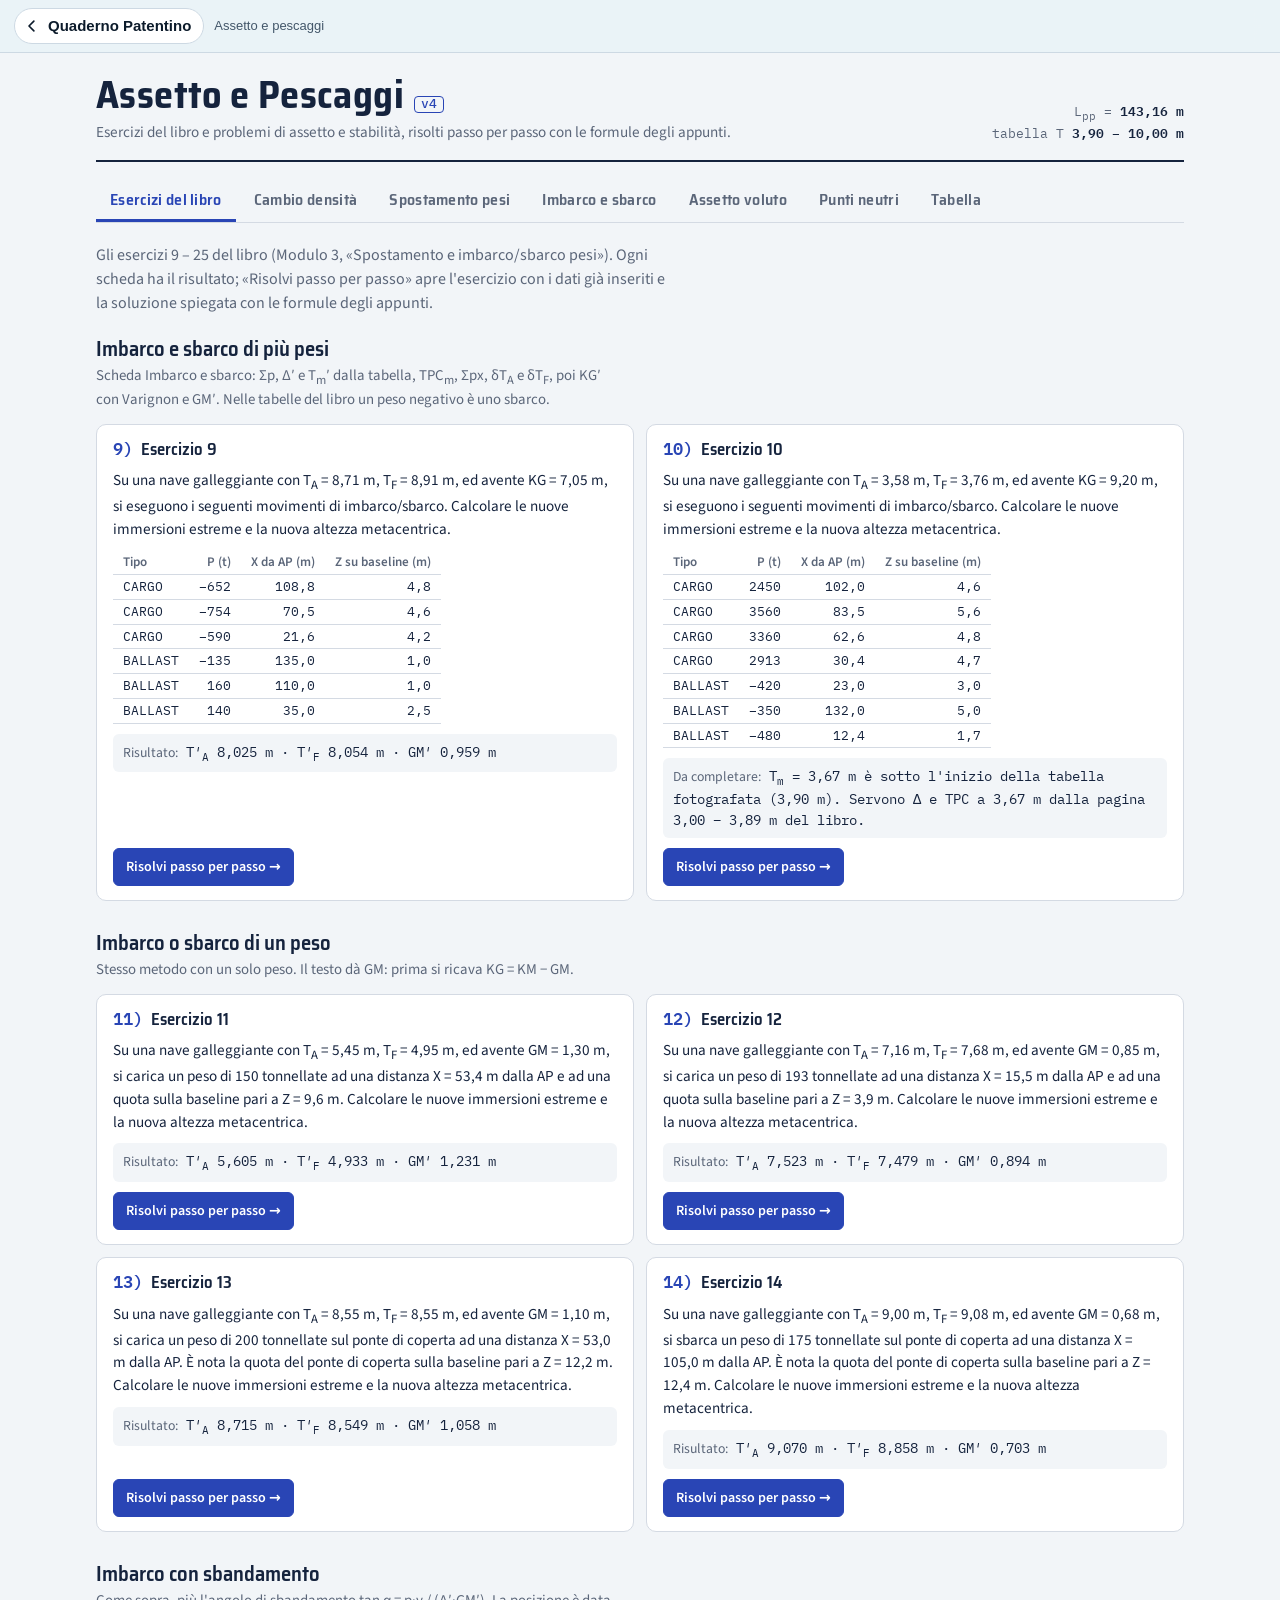
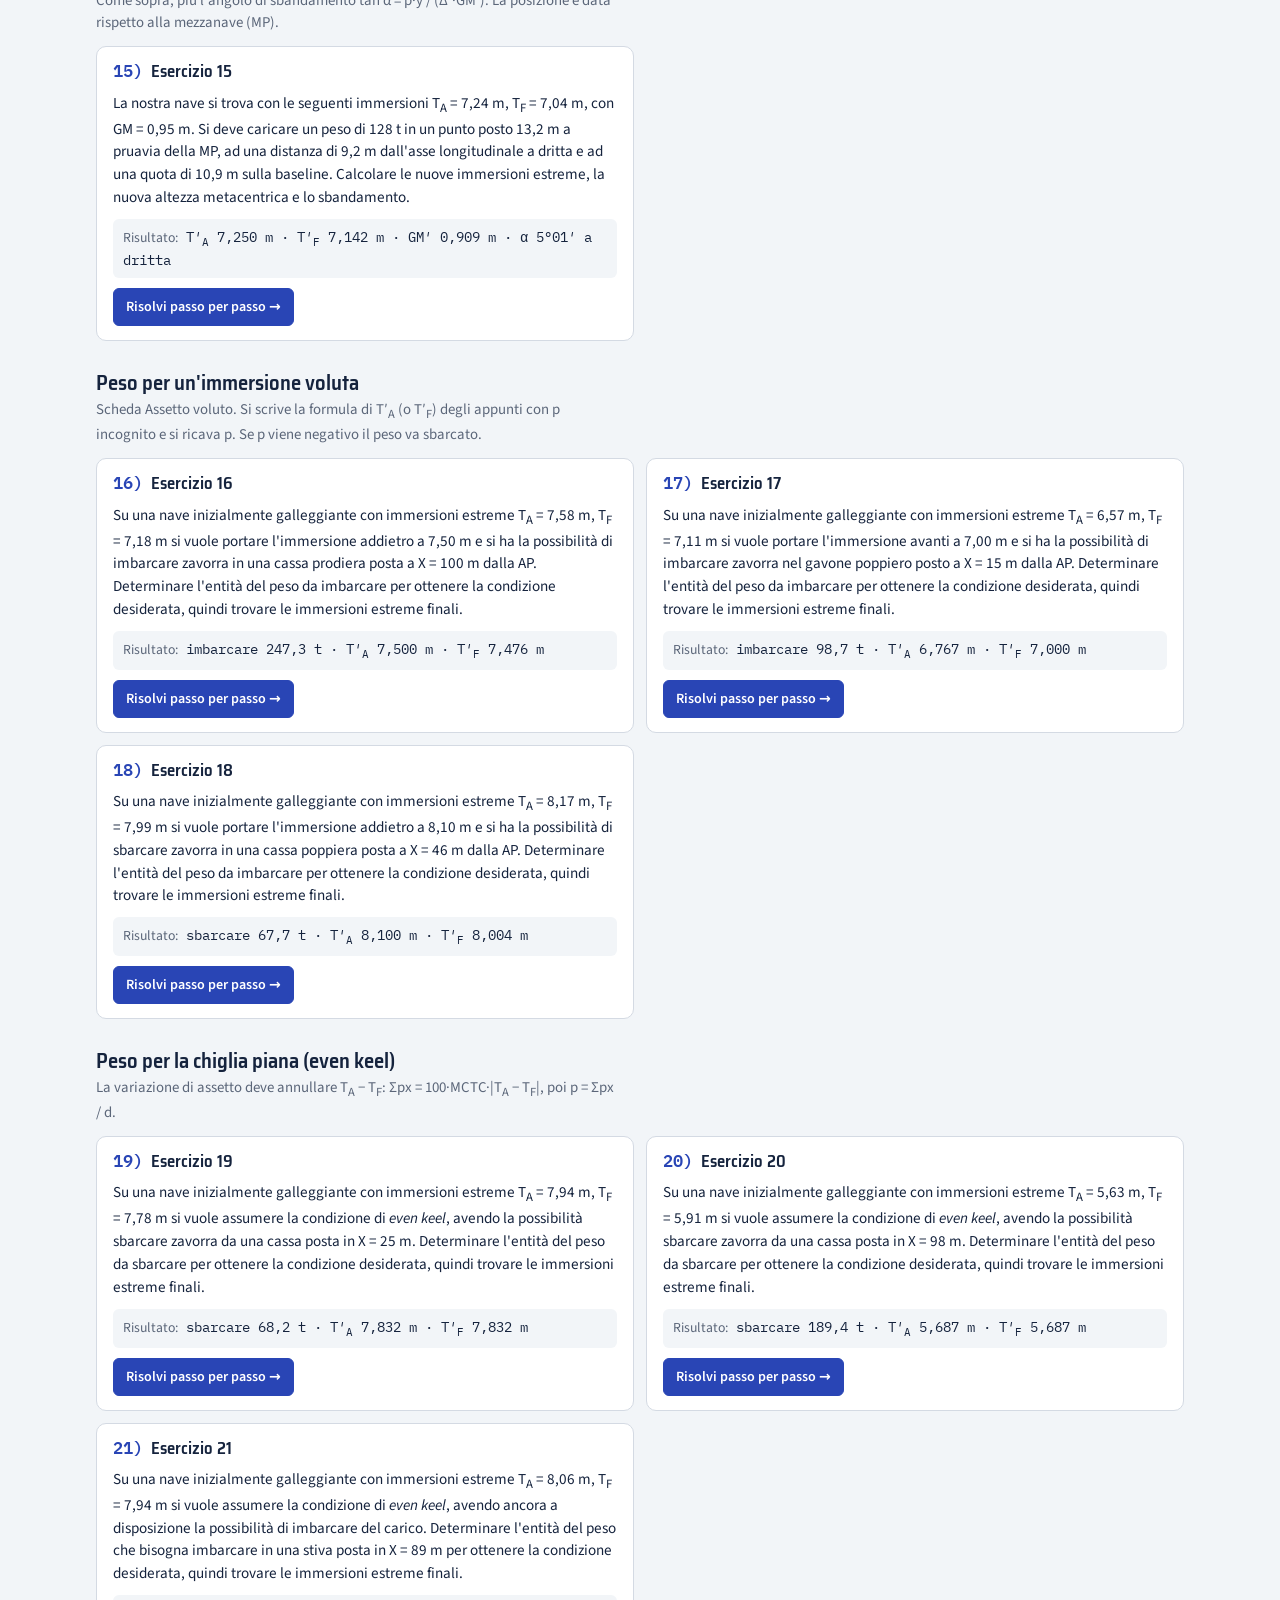
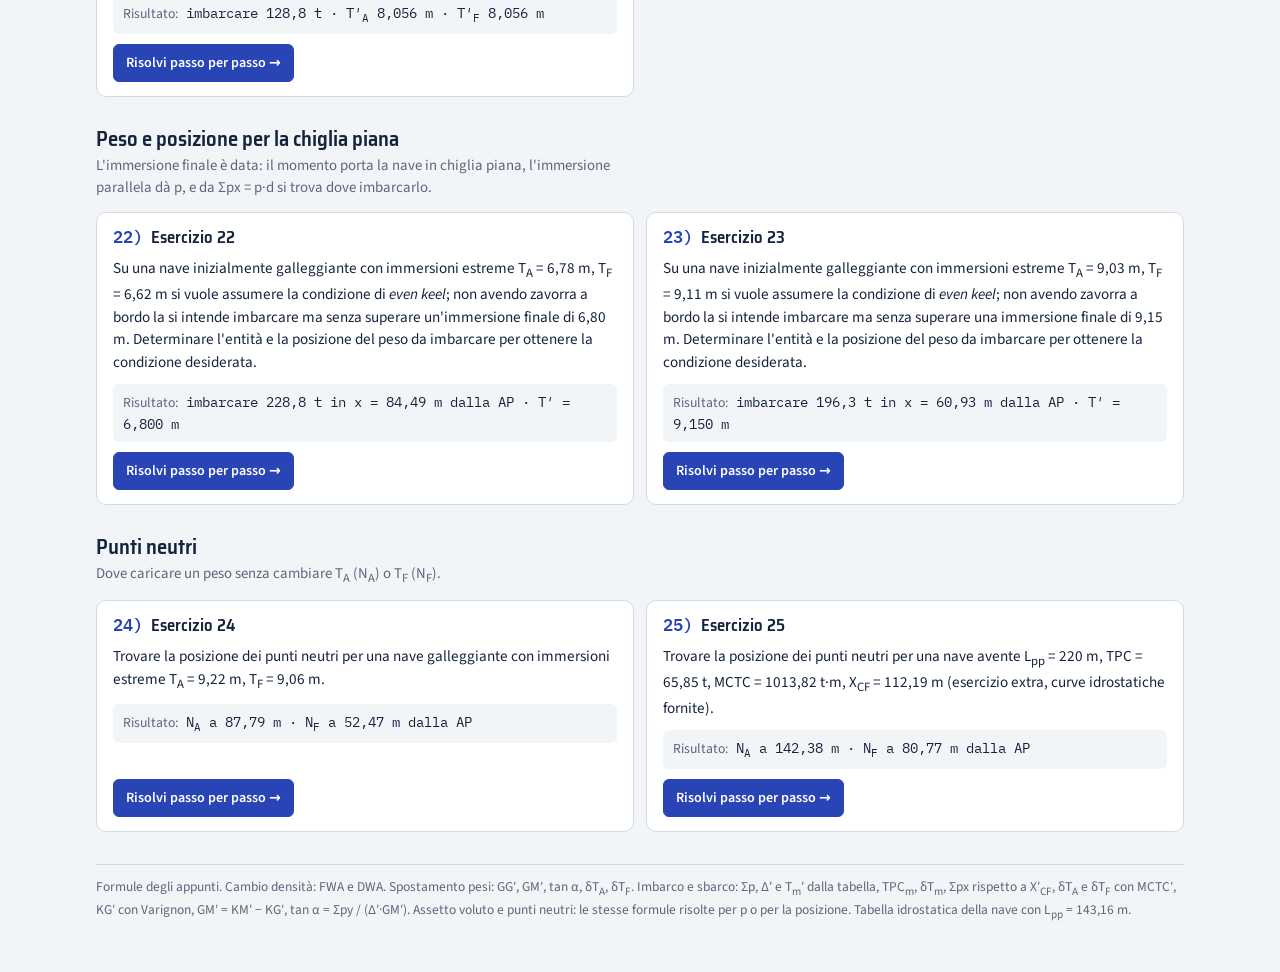
==== commit 231454b6: "v42: pagine Esercizi (Assetto e pescaggi, Carteggio 5D) con caratteri in locale e uso offline; riqua" ====
--- a/assetto/index.html
+++ b/assetto/index.html
@@ -30,9 +30,8 @@
 :root[data-theme="dark"] .qp-torna span{color:#a8bccc}
 </style>
 <nav class="qp-torna" aria-label="Quaderno Patentino"><a href="../"><svg viewBox="0 0 24 24" aria-hidden="true"><path d="M14.5 5.5 8 12l6.5 6.5"/></svg>Quaderno Patentino</a><span>Assetto e pescaggi</span></nav>
-<link rel="preconnect" href="https://fonts.googleapis.com">
-<link rel="preconnect" href="https://fonts.gstatic.com" crossorigin>
-<link rel="stylesheet" href="https://fonts.googleapis.com/css2?family=Saira+Semi+Condensed:wght@500;600;700&family=Source+Sans+3:ital,wght@0,400;0,600;0,700;1,400&family=IBM+Plex+Mono:wght@400;500;600&display=swap">
+
+<link rel="stylesheet" href="../fonts/esercizi.css">
 <style>
 /* Layout: colonna dati a sinistra (si impila su telefono), soluzione passo-passo a destra. Inchiostro blu "penna a sfera" come gli appunti. */
 :root {
--- a/fonts/esercizi.css
+++ b/fonts/esercizi.css
@@ -0,0 +1,480 @@
+/* caratteri delle pagine Esercizi (Assetto e pescaggi, Carteggio): in locale per l'uso senza internet. Licenza SIL Open Font License */
+/* saira-semi-condensed-latin-ext-500-normal */
+@font-face {
+  font-family: 'Saira Semi Condensed';
+  font-style: normal;
+  font-display: swap;
+  font-weight: 500;
+  src: url(saira-semi-condensed-latin-ext-500-normal.woff2) format('woff2');
+  unicode-range: U+0100-02BA,U+02BD-02C5,U+02C7-02CC,U+02CE-02D7,U+02DD-02FF,U+0304,U+0308,U+0329,U+1D00-1DBF,U+1E00-1E9F,U+1EF2-1EFF,U+2020,U+20A0-20AB,U+20AD-20C0,U+2113,U+2C60-2C7F,U+A720-A7FF;
+}
+
+/* saira-semi-condensed-latin-500-normal */
+@font-face {
+  font-family: 'Saira Semi Condensed';
+  font-style: normal;
+  font-display: swap;
+  font-weight: 500;
+  src: url(saira-semi-condensed-latin-500-normal.woff2) format('woff2');
+  unicode-range: U+0000-00FF,U+0131,U+0152-0153,U+02BB-02BC,U+02C6,U+02DA,U+02DC,U+0304,U+0308,U+0329,U+2000-206F,U+20AC,U+2122,U+2191,U+2193,U+2212,U+2215,U+FEFF,U+FFFD;
+}
+
+/* saira-semi-condensed-latin-ext-600-normal */
+@font-face {
+  font-family: 'Saira Semi Condensed';
+  font-style: normal;
+  font-display: swap;
+  font-weight: 600;
+  src: url(saira-semi-condensed-latin-ext-600-normal.woff2) format('woff2');
+  unicode-range: U+0100-02BA,U+02BD-02C5,U+02C7-02CC,U+02CE-02D7,U+02DD-02FF,U+0304,U+0308,U+0329,U+1D00-1DBF,U+1E00-1E9F,U+1EF2-1EFF,U+2020,U+20A0-20AB,U+20AD-20C0,U+2113,U+2C60-2C7F,U+A720-A7FF;
+}
+
+/* saira-semi-condensed-latin-600-normal */
+@font-face {
+  font-family: 'Saira Semi Condensed';
+  font-style: normal;
+  font-display: swap;
+  font-weight: 600;
+  src: url(saira-semi-condensed-latin-600-normal.woff2) format('woff2');
+  unicode-range: U+0000-00FF,U+0131,U+0152-0153,U+02BB-02BC,U+02C6,U+02DA,U+02DC,U+0304,U+0308,U+0329,U+2000-206F,U+20AC,U+2122,U+2191,U+2193,U+2212,U+2215,U+FEFF,U+FFFD;
+}
+
+/* saira-semi-condensed-latin-ext-700-normal */
+@font-face {
+  font-family: 'Saira Semi Condensed';
+  font-style: normal;
+  font-display: swap;
+  font-weight: 700;
+  src: url(saira-semi-condensed-latin-ext-700-normal.woff2) format('woff2');
+  unicode-range: U+0100-02BA,U+02BD-02C5,U+02C7-02CC,U+02CE-02D7,U+02DD-02FF,U+0304,U+0308,U+0329,U+1D00-1DBF,U+1E00-1E9F,U+1EF2-1EFF,U+2020,U+20A0-20AB,U+20AD-20C0,U+2113,U+2C60-2C7F,U+A720-A7FF;
+}
+
+/* saira-semi-condensed-latin-700-normal */
+@font-face {
+  font-family: 'Saira Semi Condensed';
+  font-style: normal;
+  font-display: swap;
+  font-weight: 700;
+  src: url(saira-semi-condensed-latin-700-normal.woff2) format('woff2');
+  unicode-range: U+0000-00FF,U+0131,U+0152-0153,U+02BB-02BC,U+02C6,U+02DA,U+02DC,U+0304,U+0308,U+0329,U+2000-206F,U+20AC,U+2122,U+2191,U+2193,U+2212,U+2215,U+FEFF,U+FFFD;
+}
+
+/* source-sans-3-greek-ext-400-normal */
+@font-face {
+  font-family: 'Source Sans 3';
+  font-style: normal;
+  font-display: swap;
+  font-weight: 400;
+  src: url(source-sans-3-greek-ext-400-normal.woff2) format('woff2');
+  unicode-range: U+1F00-1FFF;
+}
+
+/* source-sans-3-greek-400-normal */
+@font-face {
+  font-family: 'Source Sans 3';
+  font-style: normal;
+  font-display: swap;
+  font-weight: 400;
+  src: url(source-sans-3-greek-400-normal.woff2) format('woff2');
+  unicode-range: U+0370-0377,U+037A-037F,U+0384-038A,U+038C,U+038E-03A1,U+03A3-03FF;
+}
+
+/* source-sans-3-latin-ext-400-normal */
+@font-face {
+  font-family: 'Source Sans 3';
+  font-style: normal;
+  font-display: swap;
+  font-weight: 400;
+  src: url(source-sans-3-latin-ext-400-normal.woff2) format('woff2');
+  unicode-range: U+0100-02BA,U+02BD-02C5,U+02C7-02CC,U+02CE-02D7,U+02DD-02FF,U+0304,U+0308,U+0329,U+1D00-1DBF,U+1E00-1E9F,U+1EF2-1EFF,U+2020,U+20A0-20AB,U+20AD-20C4,U+2113,U+2C60-2C7F,U+A720-A7FF;
+}
+
+/* source-sans-3-latin-400-normal */
+@font-face {
+  font-family: 'Source Sans 3';
+  font-style: normal;
+  font-display: swap;
+  font-weight: 400;
+  src: url(source-sans-3-latin-400-normal.woff2) format('woff2');
+  unicode-range: U+0000-00FF,U+0131,U+0152-0153,U+02BB-02BC,U+02C6,U+02DA,U+02DC,U+0304,U+0308,U+0329,U+2000-206F,U+20AC,U+2122,U+2191,U+2193,U+2212,U+2215,U+FEFF,U+FFFD;
+}
+
+/* source-sans-3-greek-ext-600-normal */
+@font-face {
+  font-family: 'Source Sans 3';
+  font-style: normal;
+  font-display: swap;
+  font-weight: 600;
+  src: url(source-sans-3-greek-ext-600-normal.woff2) format('woff2');
+  unicode-range: U+1F00-1FFF;
+}
+
+/* source-sans-3-greek-600-normal */
+@font-face {
+  font-family: 'Source Sans 3';
+  font-style: normal;
+  font-display: swap;
+  font-weight: 600;
+  src: url(source-sans-3-greek-600-normal.woff2) format('woff2');
+  unicode-range: U+0370-0377,U+037A-037F,U+0384-038A,U+038C,U+038E-03A1,U+03A3-03FF;
+}
+
+/* source-sans-3-latin-ext-600-normal */
+@font-face {
+  font-family: 'Source Sans 3';
+  font-style: normal;
+  font-display: swap;
+  font-weight: 600;
+  src: url(source-sans-3-latin-ext-600-normal.woff2) format('woff2');
+  unicode-range: U+0100-02BA,U+02BD-02C5,U+02C7-02CC,U+02CE-02D7,U+02DD-02FF,U+0304,U+0308,U+0329,U+1D00-1DBF,U+1E00-1E9F,U+1EF2-1EFF,U+2020,U+20A0-20AB,U+20AD-20C4,U+2113,U+2C60-2C7F,U+A720-A7FF;
+}
+
+/* source-sans-3-latin-600-normal */
+@font-face {
+  font-family: 'Source Sans 3';
+  font-style: normal;
+  font-display: swap;
+  font-weight: 600;
+  src: url(source-sans-3-latin-600-normal.woff2) format('woff2');
+  unicode-range: U+0000-00FF,U+0131,U+0152-0153,U+02BB-02BC,U+02C6,U+02DA,U+02DC,U+0304,U+0308,U+0329,U+2000-206F,U+20AC,U+2122,U+2191,U+2193,U+2212,U+2215,U+FEFF,U+FFFD;
+}
+
+/* source-sans-3-greek-ext-700-normal */
+@font-face {
+  font-family: 'Source Sans 3';
+  font-style: normal;
+  font-display: swap;
+  font-weight: 700;
+  src: url(source-sans-3-greek-ext-700-normal.woff2) format('woff2');
+  unicode-range: U+1F00-1FFF;
+}
+
+/* source-sans-3-greek-700-normal */
+@font-face {
+  font-family: 'Source Sans 3';
+  font-style: normal;
+  font-display: swap;
+  font-weight: 700;
+  src: url(source-sans-3-greek-700-normal.woff2) format('woff2');
+  unicode-range: U+0370-0377,U+037A-037F,U+0384-038A,U+038C,U+038E-03A1,U+03A3-03FF;
+}
+
+/* source-sans-3-latin-ext-700-normal */
+@font-face {
+  font-family: 'Source Sans 3';
+  font-style: normal;
+  font-display: swap;
+  font-weight: 700;
+  src: url(source-sans-3-latin-ext-700-normal.woff2) format('woff2');
+  unicode-range: U+0100-02BA,U+02BD-02C5,U+02C7-02CC,U+02CE-02D7,U+02DD-02FF,U+0304,U+0308,U+0329,U+1D00-1DBF,U+1E00-1E9F,U+1EF2-1EFF,U+2020,U+20A0-20AB,U+20AD-20C4,U+2113,U+2C60-2C7F,U+A720-A7FF;
+}
+
+/* source-sans-3-latin-700-normal */
+@font-face {
+  font-family: 'Source Sans 3';
+  font-style: normal;
+  font-display: swap;
+  font-weight: 700;
+  src: url(source-sans-3-latin-700-normal.woff2) format('woff2');
+  unicode-range: U+0000-00FF,U+0131,U+0152-0153,U+02BB-02BC,U+02C6,U+02DA,U+02DC,U+0304,U+0308,U+0329,U+2000-206F,U+20AC,U+2122,U+2191,U+2193,U+2212,U+2215,U+FEFF,U+FFFD;
+}
+
+/* source-sans-3-greek-ext-400-italic */
+@font-face {
+  font-family: 'Source Sans 3';
+  font-style: italic;
+  font-display: swap;
+  font-weight: 400;
+  src: url(source-sans-3-greek-ext-400-italic.woff2) format('woff2');
+  unicode-range: U+1F00-1FFF;
+}
+
+/* source-sans-3-greek-400-italic */
+@font-face {
+  font-family: 'Source Sans 3';
+  font-style: italic;
+  font-display: swap;
+  font-weight: 400;
+  src: url(source-sans-3-greek-400-italic.woff2) format('woff2');
+  unicode-range: U+0370-0377,U+037A-037F,U+0384-038A,U+038C,U+038E-03A1,U+03A3-03FF;
+}
+
+/* source-sans-3-latin-ext-400-italic */
+@font-face {
+  font-family: 'Source Sans 3';
+  font-style: italic;
+  font-display: swap;
+  font-weight: 400;
+  src: url(source-sans-3-latin-ext-400-italic.woff2) format('woff2');
+  unicode-range: U+0100-02BA,U+02BD-02C5,U+02C7-02CC,U+02CE-02D7,U+02DD-02FF,U+0304,U+0308,U+0329,U+1D00-1DBF,U+1E00-1E9F,U+1EF2-1EFF,U+2020,U+20A0-20AB,U+20AD-20C4,U+2113,U+2C60-2C7F,U+A720-A7FF;
+}
+
+/* source-sans-3-latin-400-italic */
+@font-face {
+  font-family: 'Source Sans 3';
+  font-style: italic;
+  font-display: swap;
+  font-weight: 400;
+  src: url(source-sans-3-latin-400-italic.woff2) format('woff2');
+  unicode-range: U+0000-00FF,U+0131,U+0152-0153,U+02BB-02BC,U+02C6,U+02DA,U+02DC,U+0304,U+0308,U+0329,U+2000-206F,U+20AC,U+2122,U+2191,U+2193,U+2212,U+2215,U+FEFF,U+FFFD;
+}
+
+/* ibm-plex-mono-latin-ext-400-normal */
+@font-face {
+  font-family: 'IBM Plex Mono';
+  font-style: normal;
+  font-display: swap;
+  font-weight: 400;
+  src: url(ibm-plex-mono-latin-ext-400-normal.woff2) format('woff2');
+  unicode-range: U+0100-02BA,U+02BD-02C5,U+02C7-02CC,U+02CE-02D7,U+02DD-02FF,U+0304,U+0308,U+0329,U+1D00-1DBF,U+1E00-1E9F,U+1EF2-1EFF,U+2020,U+20A0-20AB,U+20AD-20C0,U+2113,U+2C60-2C7F,U+A720-A7FF;
+}
+
+/* ibm-plex-mono-latin-400-normal */
+@font-face {
+  font-family: 'IBM Plex Mono';
+  font-style: normal;
+  font-display: swap;
+  font-weight: 400;
+  src: url(ibm-plex-mono-latin-400-normal.woff2) format('woff2');
+  unicode-range: U+0000-00FF,U+0131,U+0152-0153,U+02BB-02BC,U+02C6,U+02DA,U+02DC,U+0304,U+0308,U+0329,U+2000-206F,U+20AC,U+2122,U+2191,U+2193,U+2212,U+2215,U+FEFF,U+FFFD;
+}
+
+/* ibm-plex-mono-latin-ext-500-normal */
+@font-face {
+  font-family: 'IBM Plex Mono';
+  font-style: normal;
+  font-display: swap;
+  font-weight: 500;
+  src: url(ibm-plex-mono-latin-ext-500-normal.woff2) format('woff2');
+  unicode-range: U+0100-02BA,U+02BD-02C5,U+02C7-02CC,U+02CE-02D7,U+02DD-02FF,U+0304,U+0308,U+0329,U+1D00-1DBF,U+1E00-1E9F,U+1EF2-1EFF,U+2020,U+20A0-20AB,U+20AD-20C0,U+2113,U+2C60-2C7F,U+A720-A7FF;
+}
+
+/* ibm-plex-mono-latin-500-normal */
+@font-face {
+  font-family: 'IBM Plex Mono';
+  font-style: normal;
+  font-display: swap;
+  font-weight: 500;
+  src: url(ibm-plex-mono-latin-500-normal.woff2) format('woff2');
+  unicode-range: U+0000-00FF,U+0131,U+0152-0153,U+02BB-02BC,U+02C6,U+02DA,U+02DC,U+0304,U+0308,U+0329,U+2000-206F,U+20AC,U+2122,U+2191,U+2193,U+2212,U+2215,U+FEFF,U+FFFD;
+}
+
+/* ibm-plex-mono-latin-ext-600-normal */
+@font-face {
+  font-family: 'IBM Plex Mono';
+  font-style: normal;
+  font-display: swap;
+  font-weight: 600;
+  src: url(ibm-plex-mono-latin-ext-600-normal.woff2) format('woff2');
+  unicode-range: U+0100-02BA,U+02BD-02C5,U+02C7-02CC,U+02CE-02D7,U+02DD-02FF,U+0304,U+0308,U+0329,U+1D00-1DBF,U+1E00-1E9F,U+1EF2-1EFF,U+2020,U+20A0-20AB,U+20AD-20C0,U+2113,U+2C60-2C7F,U+A720-A7FF;
+}
+
+/* ibm-plex-mono-latin-600-normal */
+@font-face {
+  font-family: 'IBM Plex Mono';
+  font-style: normal;
+  font-display: swap;
+  font-weight: 600;
+  src: url(ibm-plex-mono-latin-600-normal.woff2) format('woff2');
+  unicode-range: U+0000-00FF,U+0131,U+0152-0153,U+02BB-02BC,U+02C6,U+02DA,U+02DC,U+0304,U+0308,U+0329,U+2000-206F,U+20AC,U+2122,U+2191,U+2193,U+2212,U+2215,U+FEFF,U+FFFD;
+}
+
+/* archivo-narrow-latin-ext-500-normal */
+@font-face {
+  font-family: 'Archivo Narrow';
+  font-style: normal;
+  font-display: swap;
+  font-weight: 500;
+  src: url(archivo-narrow-latin-ext-500-normal.woff2) format('woff2');
+  unicode-range: U+0100-02BA,U+02BD-02C5,U+02C7-02CC,U+02CE-02D7,U+02DD-02FF,U+0304,U+0308,U+0329,U+1D00-1DBF,U+1E00-1E9F,U+1EF2-1EFF,U+2020,U+20A0-20AB,U+20AD-20C0,U+2113,U+2C60-2C7F,U+A720-A7FF;
+}
+
+/* archivo-narrow-latin-500-normal */
+@font-face {
+  font-family: 'Archivo Narrow';
+  font-style: normal;
+  font-display: swap;
+  font-weight: 500;
+  src: url(archivo-narrow-latin-500-normal.woff2) format('woff2');
+  unicode-range: U+0000-00FF,U+0131,U+0152-0153,U+02BB-02BC,U+02C6,U+02DA,U+02DC,U+0304,U+0308,U+0329,U+2000-206F,U+20AC,U+2122,U+2191,U+2193,U+2212,U+2215,U+FEFF,U+FFFD;
+}
+
+/* archivo-narrow-latin-ext-600-normal */
+@font-face {
+  font-family: 'Archivo Narrow';
+  font-style: normal;
+  font-display: swap;
+  font-weight: 600;
+  src: url(archivo-narrow-latin-ext-600-normal.woff2) format('woff2');
+  unicode-range: U+0100-02BA,U+02BD-02C5,U+02C7-02CC,U+02CE-02D7,U+02DD-02FF,U+0304,U+0308,U+0329,U+1D00-1DBF,U+1E00-1E9F,U+1EF2-1EFF,U+2020,U+20A0-20AB,U+20AD-20C0,U+2113,U+2C60-2C7F,U+A720-A7FF;
+}
+
+/* archivo-narrow-latin-600-normal */
+@font-face {
+  font-family: 'Archivo Narrow';
+  font-style: normal;
+  font-display: swap;
+  font-weight: 600;
+  src: url(archivo-narrow-latin-600-normal.woff2) format('woff2');
+  unicode-range: U+0000-00FF,U+0131,U+0152-0153,U+02BB-02BC,U+02C6,U+02DA,U+02DC,U+0304,U+0308,U+0329,U+2000-206F,U+20AC,U+2122,U+2191,U+2193,U+2212,U+2215,U+FEFF,U+FFFD;
+}
+
+/* archivo-narrow-latin-ext-700-normal */
+@font-face {
+  font-family: 'Archivo Narrow';
+  font-style: normal;
+  font-display: swap;
+  font-weight: 700;
+  src: url(archivo-narrow-latin-ext-700-normal.woff2) format('woff2');
+  unicode-range: U+0100-02BA,U+02BD-02C5,U+02C7-02CC,U+02CE-02D7,U+02DD-02FF,U+0304,U+0308,U+0329,U+1D00-1DBF,U+1E00-1E9F,U+1EF2-1EFF,U+2020,U+20A0-20AB,U+20AD-20C0,U+2113,U+2C60-2C7F,U+A720-A7FF;
+}
+
+/* archivo-narrow-latin-700-normal */
+@font-face {
+  font-family: 'Archivo Narrow';
+  font-style: normal;
+  font-display: swap;
+  font-weight: 700;
+  src: url(archivo-narrow-latin-700-normal.woff2) format('woff2');
+  unicode-range: U+0000-00FF,U+0131,U+0152-0153,U+02BB-02BC,U+02C6,U+02DA,U+02DC,U+0304,U+0308,U+0329,U+2000-206F,U+20AC,U+2122,U+2191,U+2193,U+2212,U+2215,U+FEFF,U+FFFD;
+}
+
+/* archivo-narrow-latin-ext-500-italic */
+@font-face {
+  font-family: 'Archivo Narrow';
+  font-style: italic;
+  font-display: swap;
+  font-weight: 500;
+  src: url(archivo-narrow-latin-ext-500-italic.woff2) format('woff2');
+  unicode-range: U+0100-02BA,U+02BD-02C5,U+02C7-02CC,U+02CE-02D7,U+02DD-02FF,U+0304,U+0308,U+0329,U+1D00-1DBF,U+1E00-1E9F,U+1EF2-1EFF,U+2020,U+20A0-20AB,U+20AD-20C0,U+2113,U+2C60-2C7F,U+A720-A7FF;
+}
+
+/* archivo-narrow-latin-500-italic */
+@font-face {
+  font-family: 'Archivo Narrow';
+  font-style: italic;
+  font-display: swap;
+  font-weight: 500;
+  src: url(archivo-narrow-latin-500-italic.woff2) format('woff2');
+  unicode-range: U+0000-00FF,U+0131,U+0152-0153,U+02BB-02BC,U+02C6,U+02DA,U+02DC,U+0304,U+0308,U+0329,U+2000-206F,U+20AC,U+2122,U+2191,U+2193,U+2212,U+2215,U+FEFF,U+FFFD;
+}
+
+/* archivo-latin-ext-400-normal */
+@font-face {
+  font-family: 'Archivo';
+  font-style: normal;
+  font-display: swap;
+  font-weight: 400;
+  src: url(archivo-latin-ext-400-normal.woff2) format('woff2');
+  unicode-range: U+0100-02BA,U+02BD-02C5,U+02C7-02CC,U+02CE-02D7,U+02DD-02FF,U+0304,U+0308,U+0329,U+1D00-1DBF,U+1E00-1E9F,U+1EF2-1EFF,U+2020,U+20A0-20AB,U+20AD-20C0,U+2113,U+2C60-2C7F,U+A720-A7FF;
+}
+
+/* archivo-latin-400-normal */
+@font-face {
+  font-family: 'Archivo';
+  font-style: normal;
+  font-display: swap;
+  font-weight: 400;
+  src: url(archivo-latin-400-normal.woff2) format('woff2');
+  unicode-range: U+0000-00FF,U+0131,U+0152-0153,U+02BB-02BC,U+02C6,U+02DA,U+02DC,U+0304,U+0308,U+0329,U+2000-206F,U+20AC,U+2122,U+2191,U+2193,U+2212,U+2215,U+FEFF,U+FFFD;
+}
+
+/* archivo-latin-ext-500-normal */
+@font-face {
+  font-family: 'Archivo';
+  font-style: normal;
+  font-display: swap;
+  font-weight: 500;
+  src: url(archivo-latin-ext-500-normal.woff2) format('woff2');
+  unicode-range: U+0100-02BA,U+02BD-02C5,U+02C7-02CC,U+02CE-02D7,U+02DD-02FF,U+0304,U+0308,U+0329,U+1D00-1DBF,U+1E00-1E9F,U+1EF2-1EFF,U+2020,U+20A0-20AB,U+20AD-20C0,U+2113,U+2C60-2C7F,U+A720-A7FF;
+}
+
+/* archivo-latin-500-normal */
+@font-face {
+  font-family: 'Archivo';
+  font-style: normal;
+  font-display: swap;
+  font-weight: 500;
+  src: url(archivo-latin-500-normal.woff2) format('woff2');
+  unicode-range: U+0000-00FF,U+0131,U+0152-0153,U+02BB-02BC,U+02C6,U+02DA,U+02DC,U+0304,U+0308,U+0329,U+2000-206F,U+20AC,U+2122,U+2191,U+2193,U+2212,U+2215,U+FEFF,U+FFFD;
+}
+
+/* archivo-latin-ext-600-normal */
+@font-face {
+  font-family: 'Archivo';
+  font-style: normal;
+  font-display: swap;
+  font-weight: 600;
+  src: url(archivo-latin-ext-600-normal.woff2) format('woff2');
+  unicode-range: U+0100-02BA,U+02BD-02C5,U+02C7-02CC,U+02CE-02D7,U+02DD-02FF,U+0304,U+0308,U+0329,U+1D00-1DBF,U+1E00-1E9F,U+1EF2-1EFF,U+2020,U+20A0-20AB,U+20AD-20C0,U+2113,U+2C60-2C7F,U+A720-A7FF;
+}
+
+/* archivo-latin-600-normal */
+@font-face {
+  font-family: 'Archivo';
+  font-style: normal;
+  font-display: swap;
+  font-weight: 600;
+  src: url(archivo-latin-600-normal.woff2) format('woff2');
+  unicode-range: U+0000-00FF,U+0131,U+0152-0153,U+02BB-02BC,U+02C6,U+02DA,U+02DC,U+0304,U+0308,U+0329,U+2000-206F,U+20AC,U+2122,U+2191,U+2193,U+2212,U+2215,U+FEFF,U+FFFD;
+}
+
+/* source-serif-4-greek-500-italic */
+@font-face {
+  font-family: 'Source Serif 4';
+  font-style: italic;
+  font-display: swap;
+  font-weight: 500;
+  src: url(source-serif-4-greek-500-italic.woff2) format('woff2');
+  unicode-range: U+0370-0377,U+037A-037F,U+0384-038A,U+038C,U+038E-03A1,U+03A3-03FF;
+}
+
+/* source-serif-4-latin-ext-500-italic */
+@font-face {
+  font-family: 'Source Serif 4';
+  font-style: italic;
+  font-display: swap;
+  font-weight: 500;
+  src: url(source-serif-4-latin-ext-500-italic.woff2) format('woff2');
+  unicode-range: U+0100-02BA,U+02BD-02C5,U+02C7-02CC,U+02CE-02D7,U+02DD-02FF,U+0304,U+0308,U+0329,U+1D00-1DBF,U+1E00-1E9F,U+1EF2-1EFF,U+2020,U+20A0-20AB,U+20AD-20C4,U+2113,U+2C60-2C7F,U+A720-A7FF;
+}
+
+/* source-serif-4-latin-500-italic */
+@font-face {
+  font-family: 'Source Serif 4';
+  font-style: italic;
+  font-display: swap;
+  font-weight: 500;
+  src: url(source-serif-4-latin-500-italic.woff2) format('woff2');
+  unicode-range: U+0000-00FF,U+0131,U+0152-0153,U+02BB-02BC,U+02C6,U+02DA,U+02DC,U+0304,U+0308,U+0329,U+2000-206F,U+20AC,U+2122,U+2191,U+2193,U+2212,U+2215,U+FEFF,U+FFFD;
+}
+
+/* source-serif-4-greek-600-italic */
+@font-face {
+  font-family: 'Source Serif 4';
+  font-style: italic;
+  font-display: swap;
+  font-weight: 600;
+  src: url(source-serif-4-greek-600-italic.woff2) format('woff2');
+  unicode-range: U+0370-0377,U+037A-037F,U+0384-038A,U+038C,U+038E-03A1,U+03A3-03FF;
+}
+
+/* source-serif-4-latin-ext-600-italic */
+@font-face {
+  font-family: 'Source Serif 4';
+  font-style: italic;
+  font-display: swap;
+  font-weight: 600;
+  src: url(source-serif-4-latin-ext-600-italic.woff2) format('woff2');
+  unicode-range: U+0100-02BA,U+02BD-02C5,U+02C7-02CC,U+02CE-02D7,U+02DD-02FF,U+0304,U+0308,U+0329,U+1D00-1DBF,U+1E00-1E9F,U+1EF2-1EFF,U+2020,U+20A0-20AB,U+20AD-20C4,U+2113,U+2C60-2C7F,U+A720-A7FF;
+}
+
+/* source-serif-4-latin-600-italic */
+@font-face {
+  font-family: 'Source Serif 4';
+  font-style: italic;
+  font-display: swap;
+  font-weight: 600;
+  src: url(source-serif-4-latin-600-italic.woff2) format('woff2');
+  unicode-range: U+0000-00FF,U+0131,U+0152-0153,U+02BB-02BC,U+02C6,U+02DA,U+02DC,U+0304,U+0308,U+0329,U+2000-206F,U+20AC,U+2122,U+2191,U+2193,U+2212,U+2215,U+FEFF,U+FFFD;
+}
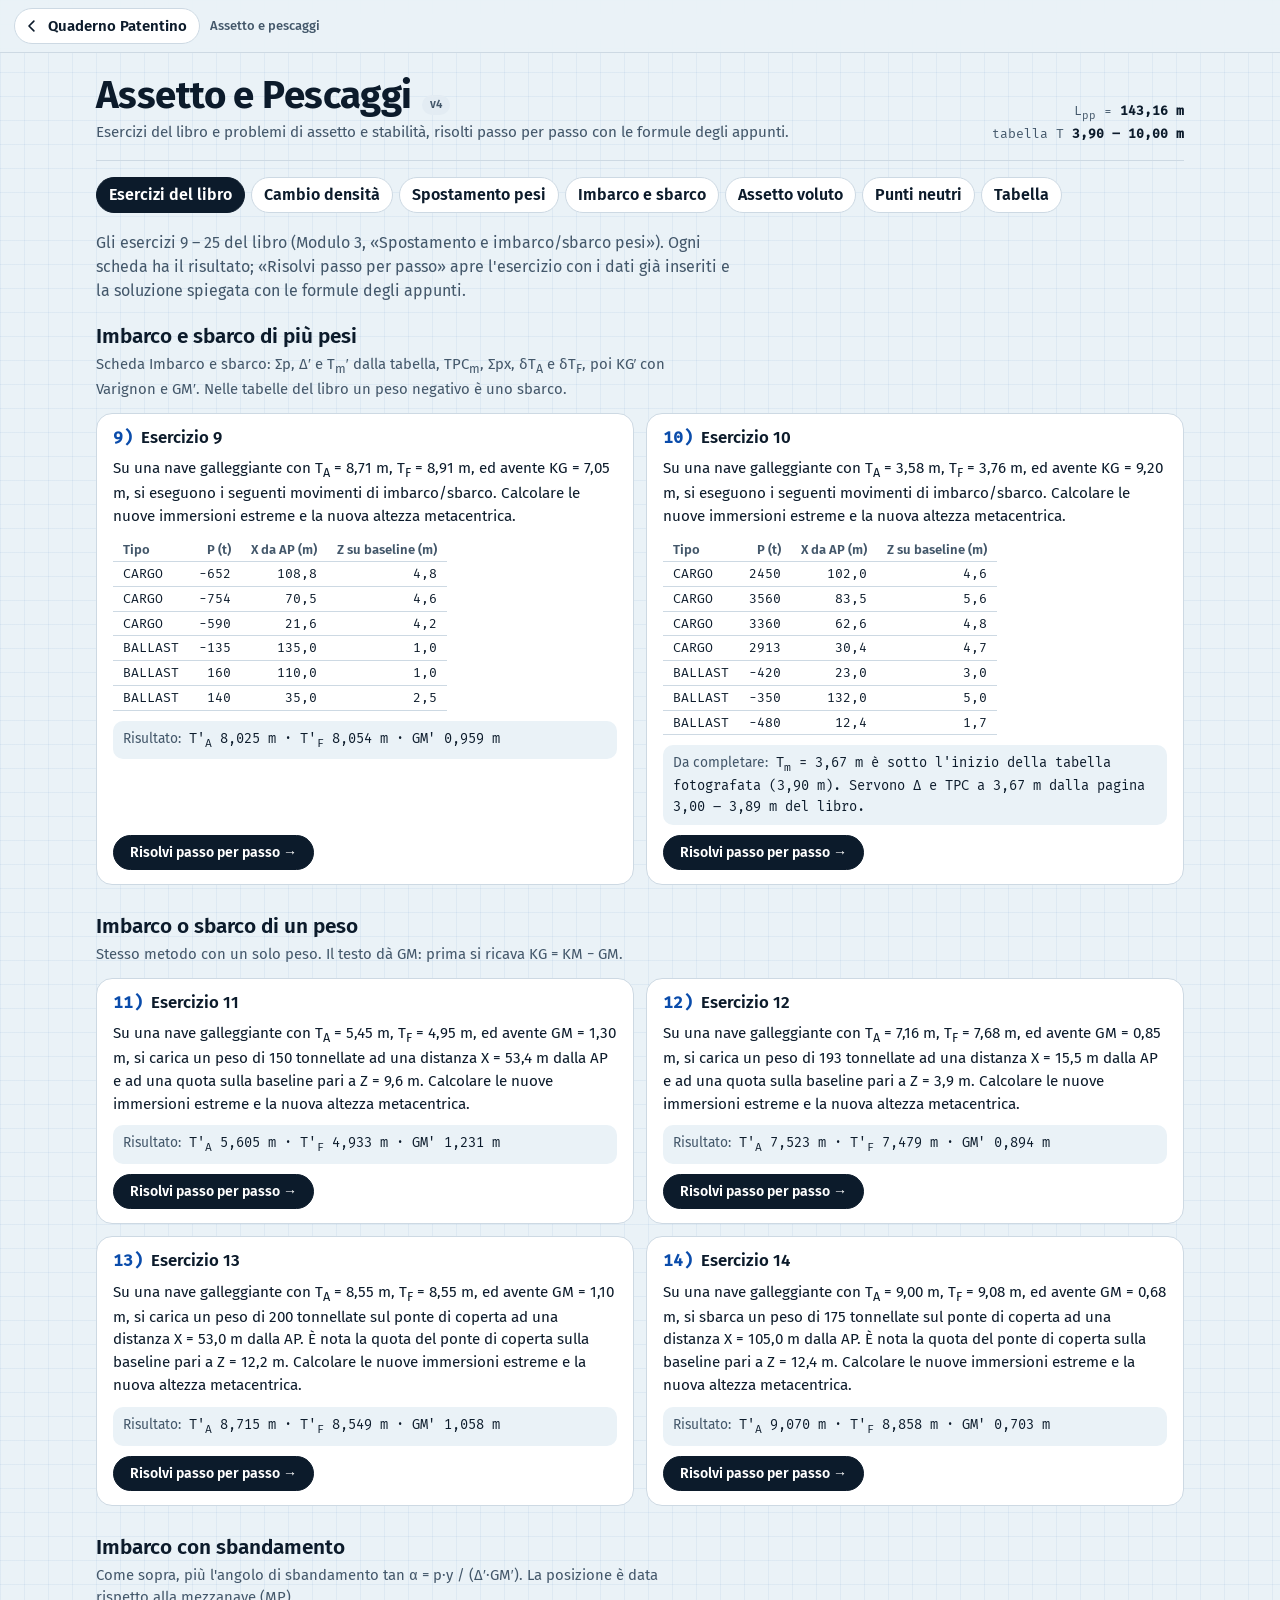
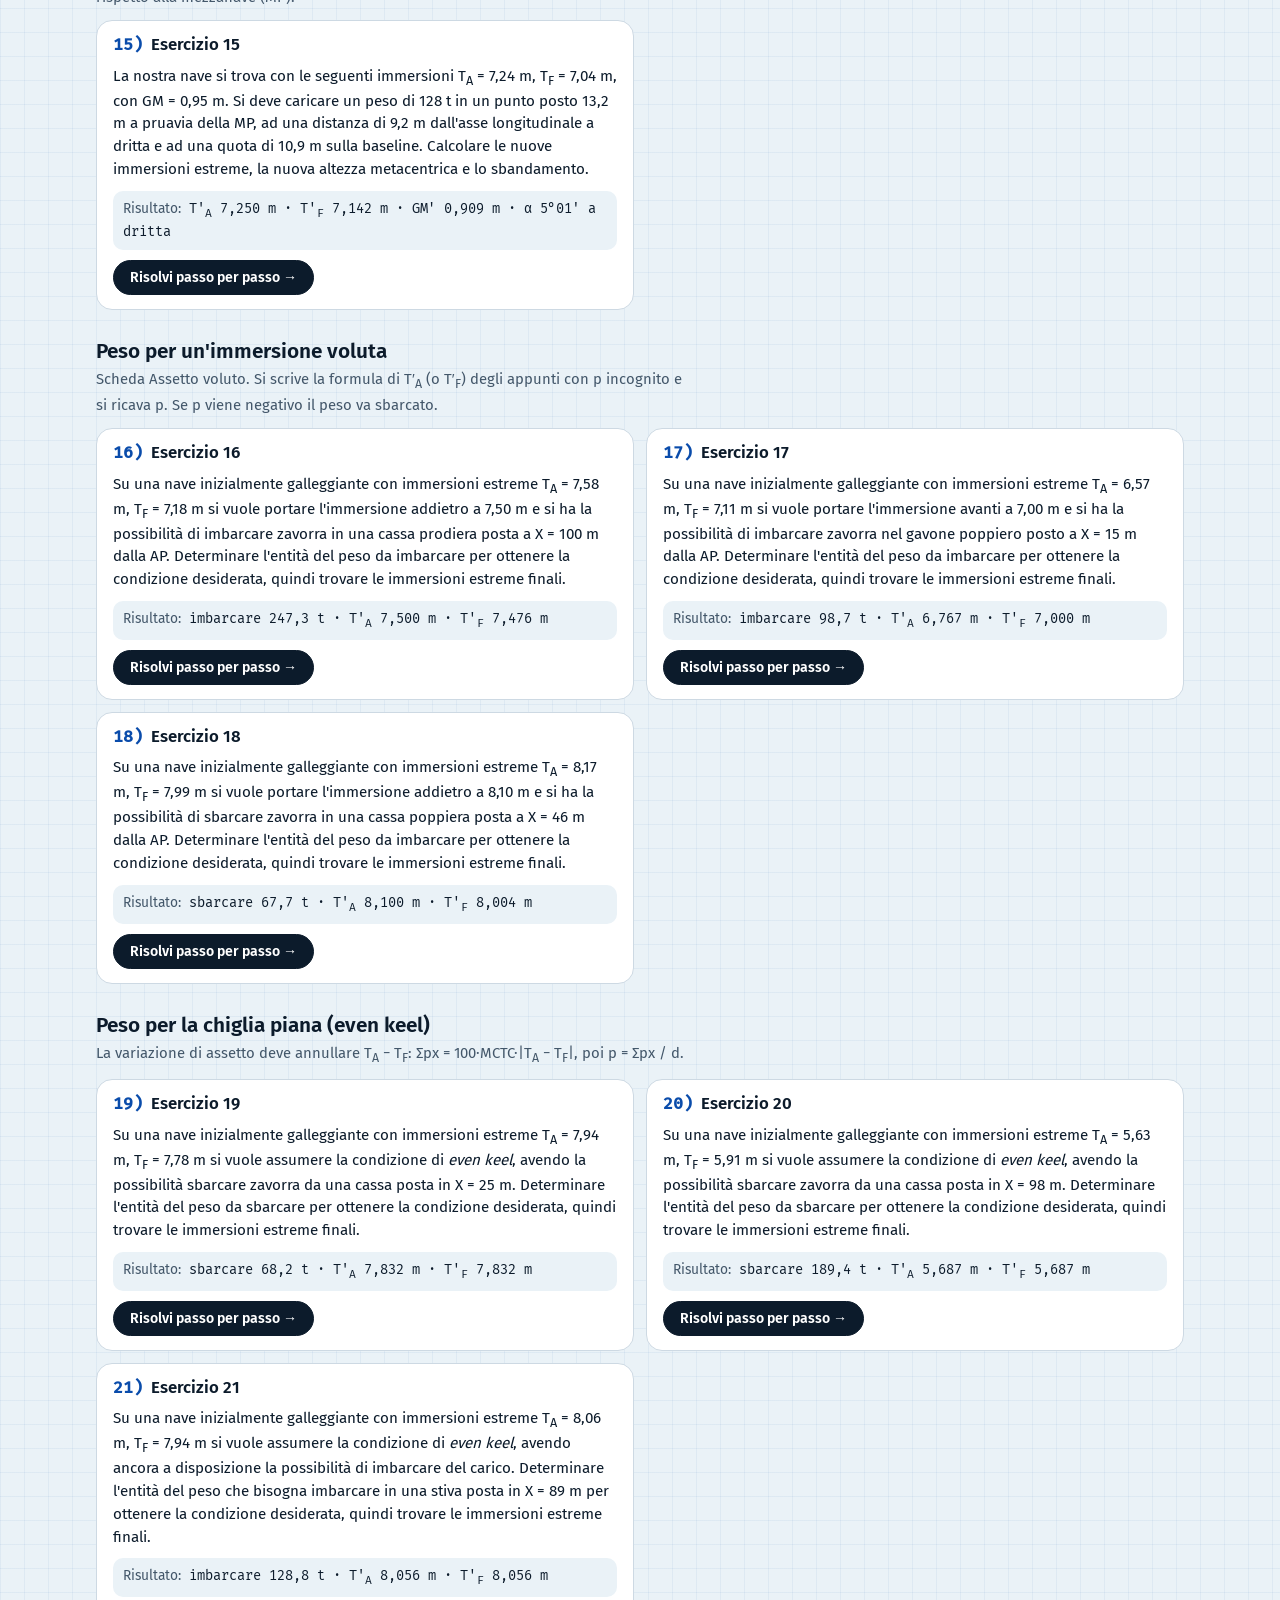
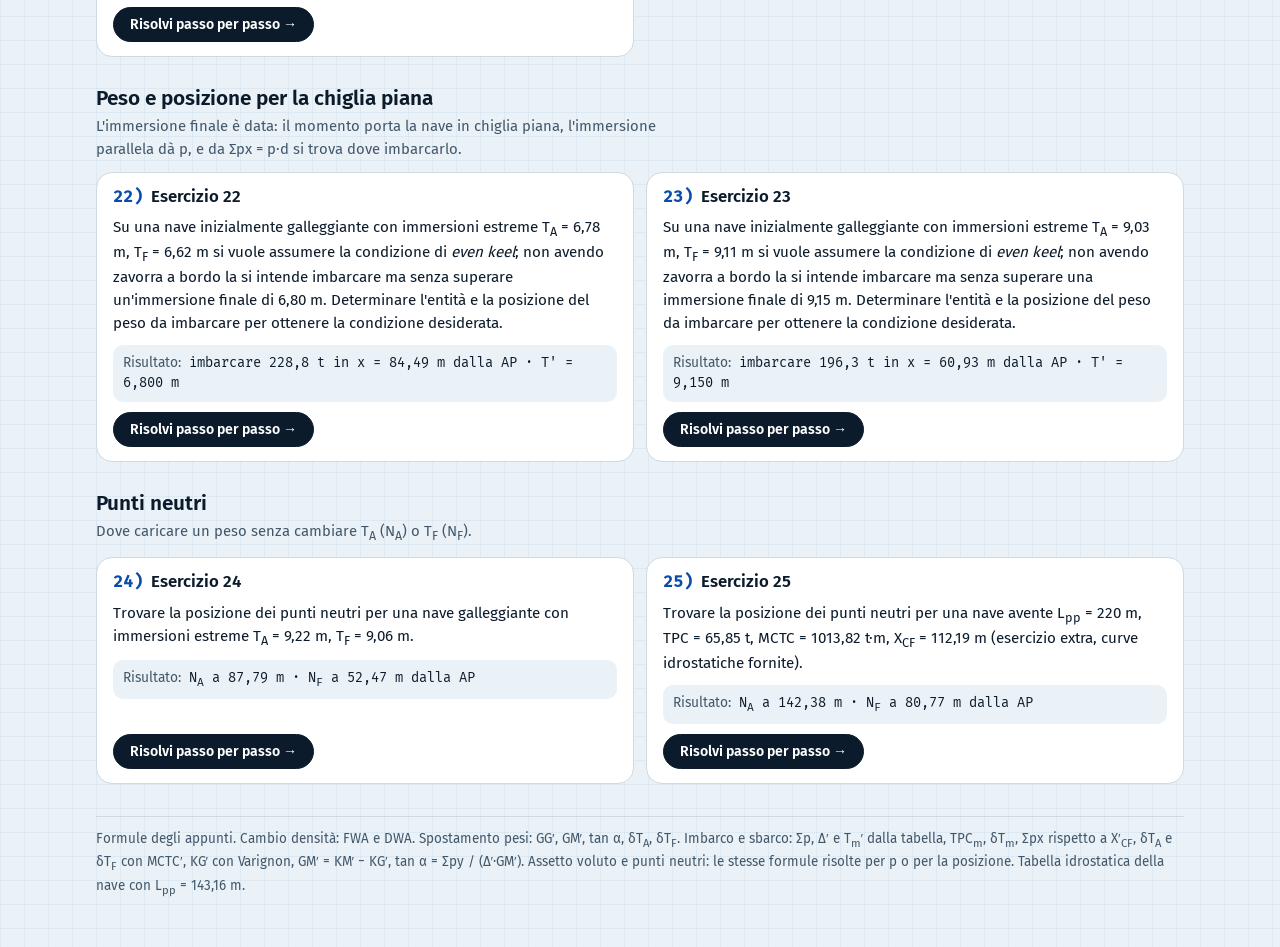
==== commit 55439e4a: "v43: Esercizi con la grafica del Quaderno, disegni e bolle più curati, boa nord nera, tasto immagine" ====
--- a/assetto/index.html
+++ b/assetto/index.html
@@ -1,5 +1,5 @@
 <!doctype html>
-<html lang="it">
+<html lang="it" data-pagina="assetto">
 <head>
 <meta charset="utf-8">
 <meta name="viewport" content="width=device-width,initial-scale=1,viewport-fit=cover">
@@ -9,6 +9,7 @@
 <link rel="manifest" href="../manifest.webmanifest">
 <link rel="icon" href="../icons/icon-192.png" type="image/png">
 <link rel="apple-touch-icon" href="../icons/apple-touch-icon.png">
+<link rel="stylesheet" href="../fonts/fonts.css">
 <script>
 /* stesso tema (chiaro/scuro) scelto nel Quaderno */
 try { var t = localStorage.getItem('qp-theme'); if (t === 'light' || t === 'dark') document.documentElement.dataset.theme = t; } catch (e) {}
@@ -240,6 +241,81 @@
 .seg.big label { font-size: 1rem; padding: 9px 4px; }
 @media (max-width: 420px) { .row2 { grid-template-columns: 1fr; } .eq { font-size: .98rem; } }
 @media (prefers-reduced-motion: no-preference) { .tab, .btn, .seg label { transition: color .15s, background-color .15s, border-color .15s; } }
+</style>
+<style id="tema-quaderno">
+/* Pagine Esercizi (Assetto e pescaggi, Carteggio): stessa veste grafica del Quaderno.
+   Cambia solo colori, caratteri e forme: contenuti, calcoli e carta nautica restano identici. */
+
+/* ---------- Assetto e pescaggi ---------- */
+:root[data-pagina="assetto"]{
+  --paper:#eaf2f7; --surface:#ffffff; --ink:#0c1b2b; --muted:#43576a; --line:#cdd9e3;
+  --accent:#0a4cab; --accent-soft:#e3ecf3; --water:#d7e8f3; --water-line:#0a4cab; --hull:#0c1b2b;
+  --sink:#b31d17; --rise:#14692a; --warn-bg:#fbe9e7; --qgrid:rgba(10,76,171,.055);
+  --font-display:"Fira Sans","Segoe UI",Roboto,"Helvetica Neue",Arial,sans-serif;
+  --font-body:"Fira Sans","Segoe UI",Roboto,"Helvetica Neue",Arial,sans-serif;
+  --font-num:"Fira Mono",ui-monospace,"SF Mono",Menlo,Consolas,monospace;
+}
+@media (prefers-color-scheme: dark){:root[data-pagina="assetto"]:not([data-theme="light"]){
+  --paper:#06111b; --surface:#0c1a27; --ink:#eef4f9; --muted:#a8bccc; --line:#24394c;
+  --accent:#8fc2ff; --accent-soft:#132636; --water:#0b2134; --water-line:#8fc2ff; --hull:#c9d8e6;
+  --sink:#ff8d84; --rise:#7fe391; --warn-bg:#2a1512; --qgrid:rgba(143,194,255,.05)}}
+:root[data-pagina="assetto"][data-theme="dark"]{
+  --paper:#06111b; --surface:#0c1a27; --ink:#eef4f9; --muted:#a8bccc; --line:#24394c;
+  --accent:#8fc2ff; --accent-soft:#132636; --water:#0b2134; --water-line:#8fc2ff; --hull:#c9d8e6;
+  --sink:#ff8d84; --rise:#7fe391; --warn-bg:#2a1512; --qgrid:rgba(143,194,255,.05)}
+
+:root[data-pagina="assetto"] body{background-image:linear-gradient(var(--qgrid) 1px,transparent 1px),linear-gradient(90deg,var(--qgrid) 1px,transparent 1px);background-size:24px 24px}
+:root[data-pagina="assetto"] .top{border-bottom:1px solid var(--line)}
+:root[data-pagina="assetto"] .brand h1{letter-spacing:-.015em}
+:root[data-pagina="assetto"] .ver{border:0;background:var(--accent-soft);color:var(--muted);border-radius:999px;padding:3px 8px;font:600 .72rem/1.2 var(--font-body)}
+/* schede come le bolle del Quaderno */
+:root[data-pagina="assetto"] .tabs{gap:6px;border-bottom:0;margin:16px 0 18px}
+:root[data-pagina="assetto"] .tab{border:1px solid var(--line);border-radius:999px;background:var(--surface);color:var(--ink);letter-spacing:0;padding:9px 12px}
+:root[data-pagina="assetto"] .tab:hover{border-color:color-mix(in srgb,var(--accent) 45%,var(--line))}
+:root[data-pagina="assetto"] .tab[aria-selected="true"]{background:var(--ink);border-color:var(--ink);color:var(--surface)}
+@media (max-width:719.98px){:root[data-pagina="assetto"] .tab{padding:9px 4px}}
+/* riquadri e tasti */
+:root[data-pagina="assetto"] .panel,:root[data-pagina="assetto"] .excard{border-radius:16px}
+:root[data-pagina="assetto"] .kpi,:root[data-pagina="assetto"] .fig,:root[data-pagina="assetto"] .formule,:root[data-pagina="assetto"] .tablebox,:root[data-pagina="assetto"] .wrow,:root[data-pagina="assetto"] .exbanner{border-radius:12px}
+:root[data-pagina="assetto"] .inbox,:root[data-pagina="assetto"] .seg,:root[data-pagina="assetto"] .eqs,:root[data-pagina="assetto"] .exres,:root[data-pagina="assetto"] .alert,:root[data-pagina="assetto"] .err{border-radius:10px}
+:root[data-pagina="assetto"] .btn{border-radius:999px;padding-inline:16px}
+:root[data-pagina="assetto"] .btn.go{background:var(--ink);border-color:var(--ink);color:var(--surface)}
+:root[data-pagina="assetto"] .wdel{border-radius:10px}
+/* etichette senza maiuscolo, come nel Quaderno */
+:root[data-pagina="assetto"] legend,:root[data-pagina="assetto"] .summary h2,:root[data-pagina="assetto"] .eq .lab,:root[data-pagina="assetto"] .formule h3,:root[data-pagina="assetto"] .tag{text-transform:none;letter-spacing:0}
+:root[data-pagina="assetto"] legend,:root[data-pagina="assetto"] .formule h3{font-size:.86rem;font-weight:700;color:var(--ink)}
+:root[data-pagina="assetto"] .summary h2{font-size:1.02rem;font-weight:700;color:var(--ink)}
+:root[data-pagina="assetto"] .eq .lab{font-size:.8rem}
+:root[data-pagina="assetto"] .tag{font-size:.76rem}
+
+/* ---------- Carteggio con carta 5D (la carta nautica resta com'è) ---------- */
+:root[data-pagina="carteggio"]{
+  --bg:#eaf2f7; --panel:#ffffff; --ink:#0c1b2b; --muted:#43576a; --line:#cdd9e3; --soft:#e3ecf3;
+  --accent:#b0137c; --on-accent:#ffffff; --qgrid:rgba(10,76,171,.055);
+  --f-display:"Fira Sans","Segoe UI",Roboto,"Helvetica Neue",Arial,sans-serif;
+  --f-body:"Fira Sans","Segoe UI",Roboto,"Helvetica Neue",Arial,sans-serif;
+  --f-mono:"Fira Mono",ui-monospace,SFMono-Regular,Menlo,Consolas,monospace;
+}
+@media (prefers-color-scheme: dark){:root[data-pagina="carteggio"]:not([data-theme="light"]){
+  --bg:#06111b; --panel:#0c1a27; --ink:#eef4f9; --muted:#a8bccc; --line:#24394c; --soft:#132636;
+  --accent:#ff7fcb; --on-accent:#1c0614; --qgrid:rgba(143,194,255,.05)}}
+:root[data-pagina="carteggio"][data-theme="dark"]{
+  --bg:#06111b; --panel:#0c1a27; --ink:#eef4f9; --muted:#a8bccc; --line:#24394c; --soft:#132636;
+  --accent:#ff7fcb; --on-accent:#1c0614; --qgrid:rgba(143,194,255,.05)}
+
+:root[data-pagina="carteggio"] body{background-image:linear-gradient(var(--qgrid) 1px,transparent 1px),linear-gradient(90deg,var(--qgrid) 1px,transparent 1px);background-size:24px 24px}
+:root[data-pagina="carteggio"] .bar{border-bottom:1px solid var(--line)}
+:root[data-pagina="carteggio"] .eyebrow{text-transform:none;letter-spacing:0;font:600 13px/1.3 var(--f-body);color:var(--muted)}
+:root[data-pagina="carteggio"] h1{letter-spacing:-.015em}
+:root[data-pagina="carteggio"] .ver{border:0;background:var(--soft);font:600 .72rem/1.2 var(--f-body)}
+:root[data-pagina="carteggio"] .btn{border-radius:999px;letter-spacing:0}
+:root[data-pagina="carteggio"] .tool,:root[data-pagina="carteggio"] .segb{border-radius:12px}
+:root[data-pagina="carteggio"] .side{border-radius:16px}
+:root[data-pagina="carteggio"] .chartwrap{border-radius:14px}
+:root[data-pagina="carteggio"] .pitem,:root[data-pagina="carteggio"] .exhits,:root[data-pagina="carteggio"] .rfx,:root[data-pagina="carteggio"] .verdict,:root[data-pagina="carteggio"] .newver,:root[data-pagina="carteggio"] .res{border-radius:12px}
+:root[data-pagina="carteggio"] .in,:root[data-pagina="carteggio"] select,:root[data-pagina="carteggio"] .readout{border-radius:10px}
+:root[data-pagina="carteggio"] .hint,:root[data-pagina="carteggio"] .float,:root[data-pagina="carteggio"] .stepbar{border-radius:14px;box-shadow:0 8px 24px rgba(6,17,27,.16)}
+:root[data-pagina="carteggio"] .tab{letter-spacing:0;font-size:14px}
 </style>
 
 <div class="wrap">
--- a/fonts/fonts.css
+++ b/fonts/fonts.css
@@ -0,0 +1,240 @@
+/* Fira Sans e Fira Mono (SIL Open Font License), in locale per l'uso senza internet */
+/* fira-sans-greek-ext-400-normal */
+@font-face {
+  font-family: 'Fira Sans';
+  font-style: normal;
+  font-display: swap;
+  font-weight: 400;
+  src: url(fira-sans-greek-ext-400-normal.woff2) format('woff2');
+  unicode-range: U+1F00-1FFF;
+}
+
+/* fira-sans-greek-400-normal */
+@font-face {
+  font-family: 'Fira Sans';
+  font-style: normal;
+  font-display: swap;
+  font-weight: 400;
+  src: url(fira-sans-greek-400-normal.woff2) format('woff2');
+  unicode-range: U+0370-0377,U+037A-037F,U+0384-038A,U+038C,U+038E-03A1,U+03A3-03FF;
+}
+
+/* fira-sans-latin-ext-400-normal */
+@font-face {
+  font-family: 'Fira Sans';
+  font-style: normal;
+  font-display: swap;
+  font-weight: 400;
+  src: url(fira-sans-latin-ext-400-normal.woff2) format('woff2');
+  unicode-range: U+0100-02BA,U+02BD-02C5,U+02C7-02CC,U+02CE-02D7,U+02DD-02FF,U+0304,U+0308,U+0329,U+1D00-1DBF,U+1E00-1E9F,U+1EF2-1EFF,U+2020,U+20A0-20AB,U+20AD-20C0,U+2113,U+2C60-2C7F,U+A720-A7FF;
+}
+
+/* fira-sans-latin-400-normal */
+@font-face {
+  font-family: 'Fira Sans';
+  font-style: normal;
+  font-display: swap;
+  font-weight: 400;
+  src: url(fira-sans-latin-400-normal.woff2) format('woff2');
+  unicode-range: U+0000-00FF,U+0131,U+0152-0153,U+02BB-02BC,U+02C6,U+02DA,U+02DC,U+0304,U+0308,U+0329,U+2000-206F,U+20AC,U+2122,U+2191,U+2193,U+2212,U+2215,U+FEFF,U+FFFD;
+}
+
+/* fira-sans-greek-ext-500-normal */
+@font-face {
+  font-family: 'Fira Sans';
+  font-style: normal;
+  font-display: swap;
+  font-weight: 500;
+  src: url(fira-sans-greek-ext-500-normal.woff2) format('woff2');
+  unicode-range: U+1F00-1FFF;
+}
+
+/* fira-sans-greek-500-normal */
+@font-face {
+  font-family: 'Fira Sans';
+  font-style: normal;
+  font-display: swap;
+  font-weight: 500;
+  src: url(fira-sans-greek-500-normal.woff2) format('woff2');
+  unicode-range: U+0370-0377,U+037A-037F,U+0384-038A,U+038C,U+038E-03A1,U+03A3-03FF;
+}
+
+/* fira-sans-latin-ext-500-normal */
+@font-face {
+  font-family: 'Fira Sans';
+  font-style: normal;
+  font-display: swap;
+  font-weight: 500;
+  src: url(fira-sans-latin-ext-500-normal.woff2) format('woff2');
+  unicode-range: U+0100-02BA,U+02BD-02C5,U+02C7-02CC,U+02CE-02D7,U+02DD-02FF,U+0304,U+0308,U+0329,U+1D00-1DBF,U+1E00-1E9F,U+1EF2-1EFF,U+2020,U+20A0-20AB,U+20AD-20C0,U+2113,U+2C60-2C7F,U+A720-A7FF;
+}
+
+/* fira-sans-latin-500-normal */
+@font-face {
+  font-family: 'Fira Sans';
+  font-style: normal;
+  font-display: swap;
+  font-weight: 500;
+  src: url(fira-sans-latin-500-normal.woff2) format('woff2');
+  unicode-range: U+0000-00FF,U+0131,U+0152-0153,U+02BB-02BC,U+02C6,U+02DA,U+02DC,U+0304,U+0308,U+0329,U+2000-206F,U+20AC,U+2122,U+2191,U+2193,U+2212,U+2215,U+FEFF,U+FFFD;
+}
+
+/* fira-sans-greek-ext-600-normal */
+@font-face {
+  font-family: 'Fira Sans';
+  font-style: normal;
+  font-display: swap;
+  font-weight: 600;
+  src: url(fira-sans-greek-ext-600-normal.woff2) format('woff2');
+  unicode-range: U+1F00-1FFF;
+}
+
+/* fira-sans-greek-600-normal */
+@font-face {
+  font-family: 'Fira Sans';
+  font-style: normal;
+  font-display: swap;
+  font-weight: 600;
+  src: url(fira-sans-greek-600-normal.woff2) format('woff2');
+  unicode-range: U+0370-0377,U+037A-037F,U+0384-038A,U+038C,U+038E-03A1,U+03A3-03FF;
+}
+
+/* fira-sans-latin-ext-600-normal */
+@font-face {
+  font-family: 'Fira Sans';
+  font-style: normal;
+  font-display: swap;
+  font-weight: 600;
+  src: url(fira-sans-latin-ext-600-normal.woff2) format('woff2');
+  unicode-range: U+0100-02BA,U+02BD-02C5,U+02C7-02CC,U+02CE-02D7,U+02DD-02FF,U+0304,U+0308,U+0329,U+1D00-1DBF,U+1E00-1E9F,U+1EF2-1EFF,U+2020,U+20A0-20AB,U+20AD-20C0,U+2113,U+2C60-2C7F,U+A720-A7FF;
+}
+
+/* fira-sans-latin-600-normal */
+@font-face {
+  font-family: 'Fira Sans';
+  font-style: normal;
+  font-display: swap;
+  font-weight: 600;
+  src: url(fira-sans-latin-600-normal.woff2) format('woff2');
+  unicode-range: U+0000-00FF,U+0131,U+0152-0153,U+02BB-02BC,U+02C6,U+02DA,U+02DC,U+0304,U+0308,U+0329,U+2000-206F,U+20AC,U+2122,U+2191,U+2193,U+2212,U+2215,U+FEFF,U+FFFD;
+}
+
+/* fira-sans-greek-ext-700-normal */
+@font-face {
+  font-family: 'Fira Sans';
+  font-style: normal;
+  font-display: swap;
+  font-weight: 700;
+  src: url(fira-sans-greek-ext-700-normal.woff2) format('woff2');
+  unicode-range: U+1F00-1FFF;
+}
+
+/* fira-sans-greek-700-normal */
+@font-face {
+  font-family: 'Fira Sans';
+  font-style: normal;
+  font-display: swap;
+  font-weight: 700;
+  src: url(fira-sans-greek-700-normal.woff2) format('woff2');
+  unicode-range: U+0370-0377,U+037A-037F,U+0384-038A,U+038C,U+038E-03A1,U+03A3-03FF;
+}
+
+/* fira-sans-latin-ext-700-normal */
+@font-face {
+  font-family: 'Fira Sans';
+  font-style: normal;
+  font-display: swap;
+  font-weight: 700;
+  src: url(fira-sans-latin-ext-700-normal.woff2) format('woff2');
+  unicode-range: U+0100-02BA,U+02BD-02C5,U+02C7-02CC,U+02CE-02D7,U+02DD-02FF,U+0304,U+0308,U+0329,U+1D00-1DBF,U+1E00-1E9F,U+1EF2-1EFF,U+2020,U+20A0-20AB,U+20AD-20C0,U+2113,U+2C60-2C7F,U+A720-A7FF;
+}
+
+/* fira-sans-latin-700-normal */
+@font-face {
+  font-family: 'Fira Sans';
+  font-style: normal;
+  font-display: swap;
+  font-weight: 700;
+  src: url(fira-sans-latin-700-normal.woff2) format('woff2');
+  unicode-range: U+0000-00FF,U+0131,U+0152-0153,U+02BB-02BC,U+02C6,U+02DA,U+02DC,U+0304,U+0308,U+0329,U+2000-206F,U+20AC,U+2122,U+2191,U+2193,U+2212,U+2215,U+FEFF,U+FFFD;
+}
+
+/* fira-mono-greek-ext-400-normal */
+@font-face {
+  font-family: 'Fira Mono';
+  font-style: normal;
+  font-display: swap;
+  font-weight: 400;
+  src: url(fira-mono-greek-ext-400-normal.woff2) format('woff2');
+  unicode-range: U+1F00-1FFF;
+}
+
+/* fira-mono-greek-400-normal */
+@font-face {
+  font-family: 'Fira Mono';
+  font-style: normal;
+  font-display: swap;
+  font-weight: 400;
+  src: url(fira-mono-greek-400-normal.woff2) format('woff2');
+  unicode-range: U+0370-0377,U+037A-037F,U+0384-038A,U+038C,U+038E-03A1,U+03A3-03FF;
+}
+
+/* fira-mono-latin-ext-400-normal */
+@font-face {
+  font-family: 'Fira Mono';
+  font-style: normal;
+  font-display: swap;
+  font-weight: 400;
+  src: url(fira-mono-latin-ext-400-normal.woff2) format('woff2');
+  unicode-range: U+0100-02BA,U+02BD-02C5,U+02C7-02CC,U+02CE-02D7,U+02DD-02FF,U+0304,U+0308,U+0329,U+1D00-1DBF,U+1E00-1E9F,U+1EF2-1EFF,U+2020,U+20A0-20AB,U+20AD-20C0,U+2113,U+2C60-2C7F,U+A720-A7FF;
+}
+
+/* fira-mono-latin-400-normal */
+@font-face {
+  font-family: 'Fira Mono';
+  font-style: normal;
+  font-display: swap;
+  font-weight: 400;
+  src: url(fira-mono-latin-400-normal.woff2) format('woff2');
+  unicode-range: U+0000-00FF,U+0131,U+0152-0153,U+02BB-02BC,U+02C6,U+02DA,U+02DC,U+0304,U+0308,U+0329,U+2000-206F,U+20AC,U+2122,U+2191,U+2193,U+2212,U+2215,U+FEFF,U+FFFD;
+}
+
+/* fira-mono-greek-ext-500-normal */
+@font-face {
+  font-family: 'Fira Mono';
+  font-style: normal;
+  font-display: swap;
+  font-weight: 500;
+  src: url(fira-mono-greek-ext-500-normal.woff2) format('woff2');
+  unicode-range: U+1F00-1FFF;
+}
+
+/* fira-mono-greek-500-normal */
+@font-face {
+  font-family: 'Fira Mono';
+  font-style: normal;
+  font-display: swap;
+  font-weight: 500;
+  src: url(fira-mono-greek-500-normal.woff2) format('woff2');
+  unicode-range: U+0370-0377,U+037A-037F,U+0384-038A,U+038C,U+038E-03A1,U+03A3-03FF;
+}
+
+/* fira-mono-latin-ext-500-normal */
+@font-face {
+  font-family: 'Fira Mono';
+  font-style: normal;
+  font-display: swap;
+  font-weight: 500;
+  src: url(fira-mono-latin-ext-500-normal.woff2) format('woff2');
+  unicode-range: U+0100-02BA,U+02BD-02C5,U+02C7-02CC,U+02CE-02D7,U+02DD-02FF,U+0304,U+0308,U+0329,U+1D00-1DBF,U+1E00-1E9F,U+1EF2-1EFF,U+2020,U+20A0-20AB,U+20AD-20C0,U+2113,U+2C60-2C7F,U+A720-A7FF;
+}
+
+/* fira-mono-latin-500-normal */
+@font-face {
+  font-family: 'Fira Mono';
+  font-style: normal;
+  font-display: swap;
+  font-weight: 500;
+  src: url(fira-mono-latin-500-normal.woff2) format('woff2');
+  unicode-range: U+0000-00FF,U+0131,U+0152-0153,U+02BB-02BC,U+02C6,U+02DA,U+02DC,U+0304,U+0308,U+0329,U+2000-206F,U+20AC,U+2122,U+2191,U+2193,U+2212,U+2215,U+FEFF,U+FFFD;
+}
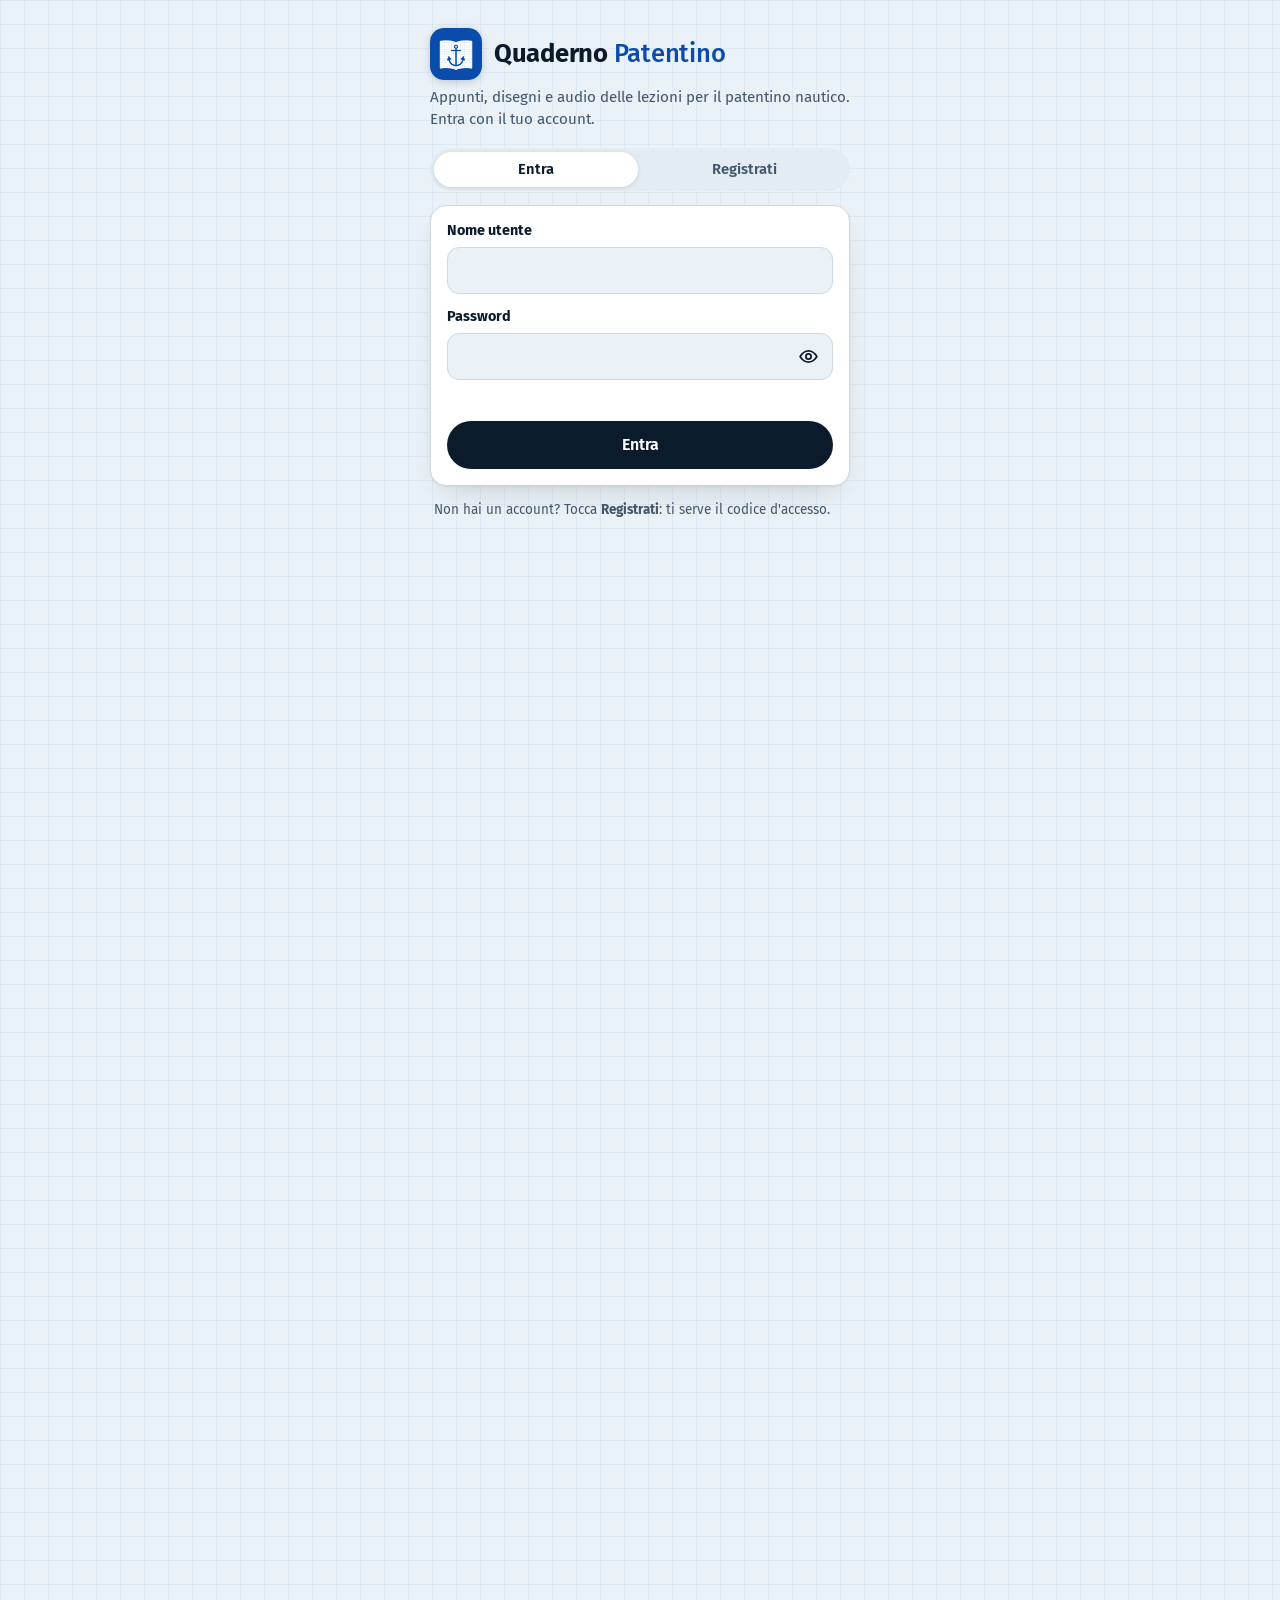
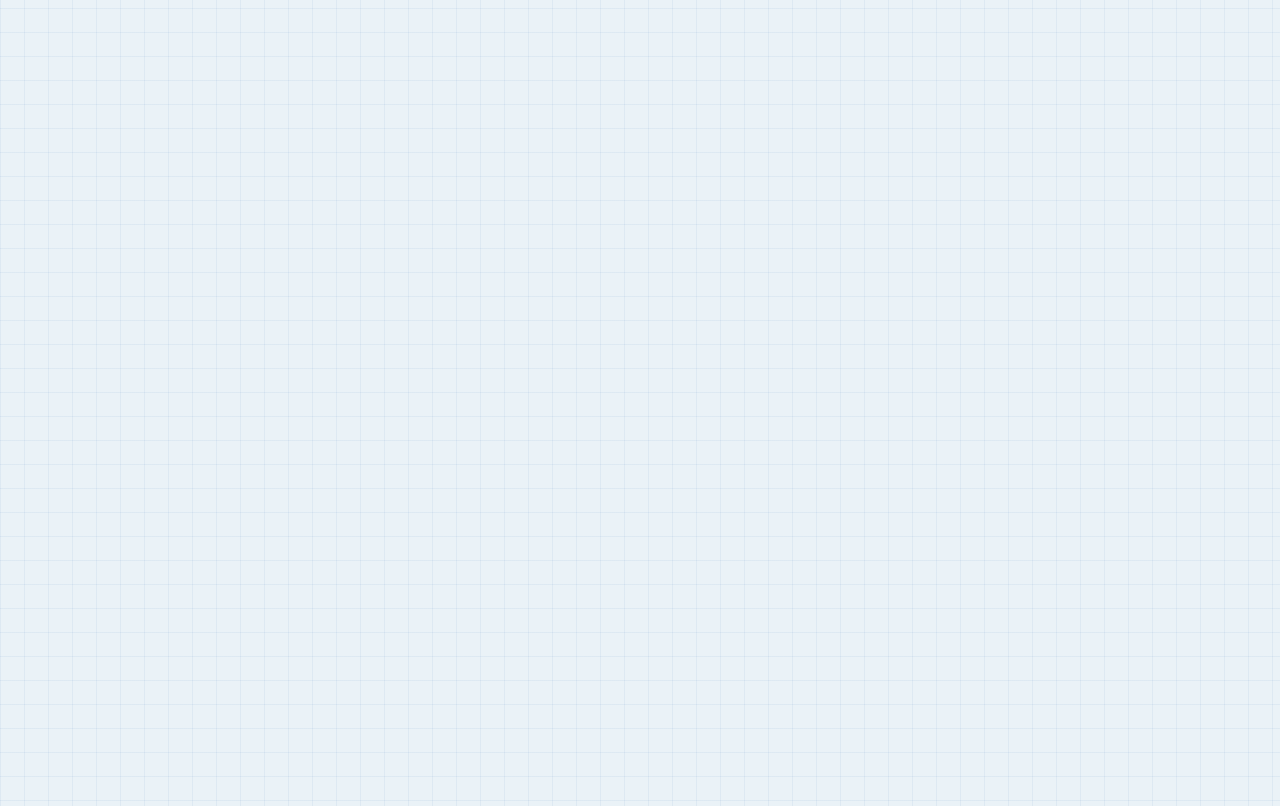
==== commit c5f4f578: "Versione 1.1: schermata d'accesso, codice per registrarsi, niente Guest - senza account l'app mostra" ====
--- a/assetto/index.html
+++ b/assetto/index.html
@@ -11,6 +11,8 @@
 <link rel="apple-touch-icon" href="../icons/apple-touch-icon.png">
 <link rel="stylesheet" href="../fonts/fonts.css">
 <script>
+/* senza account si torna alla schermata d'accesso del Quaderno (dalla 1.1) */
+try { if (!localStorage.getItem('qp-sessione')) location.replace('../'); } catch (e) { location.replace('../'); }
 /* stesso tema (chiaro/scuro) scelto nel Quaderno */
 try { var t = localStorage.getItem('qp-theme'); if (t === 'light' || t === 'dark') document.documentElement.dataset.theme = t; } catch (e) {}
 </script>
